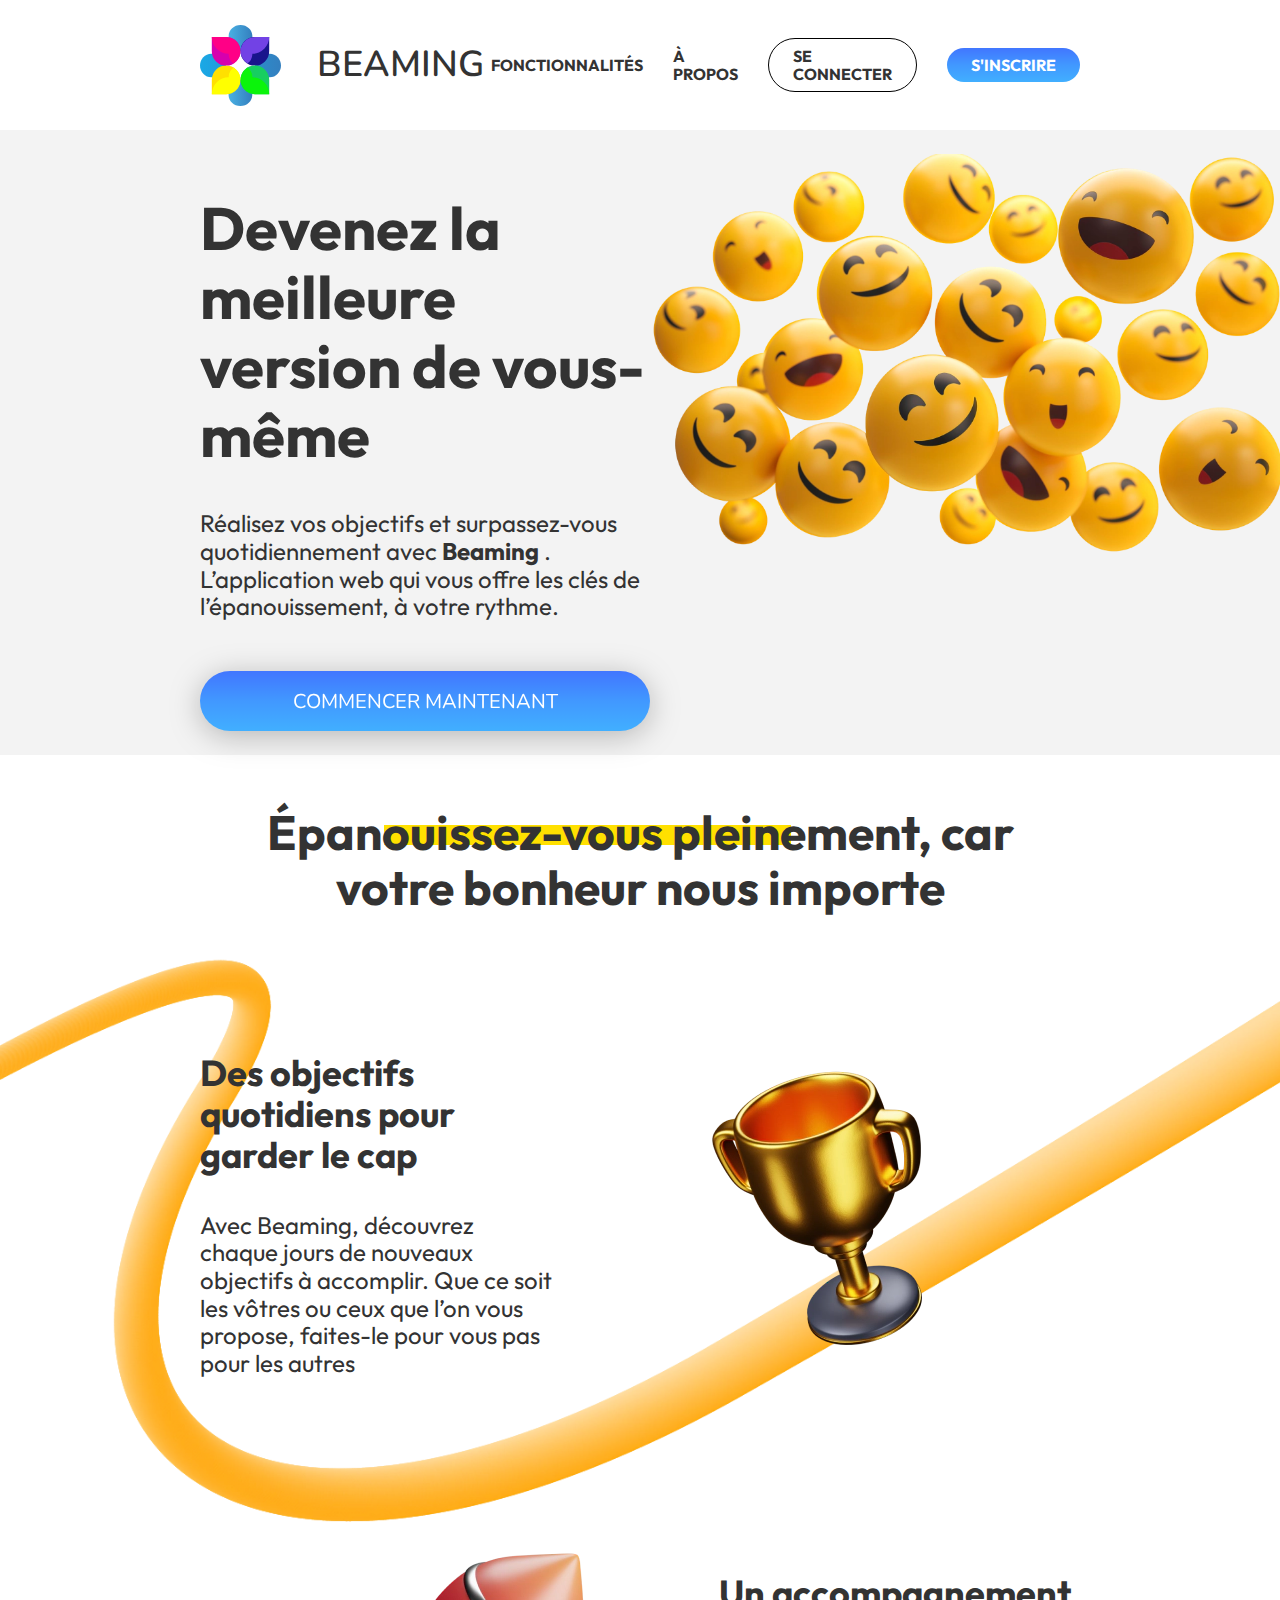
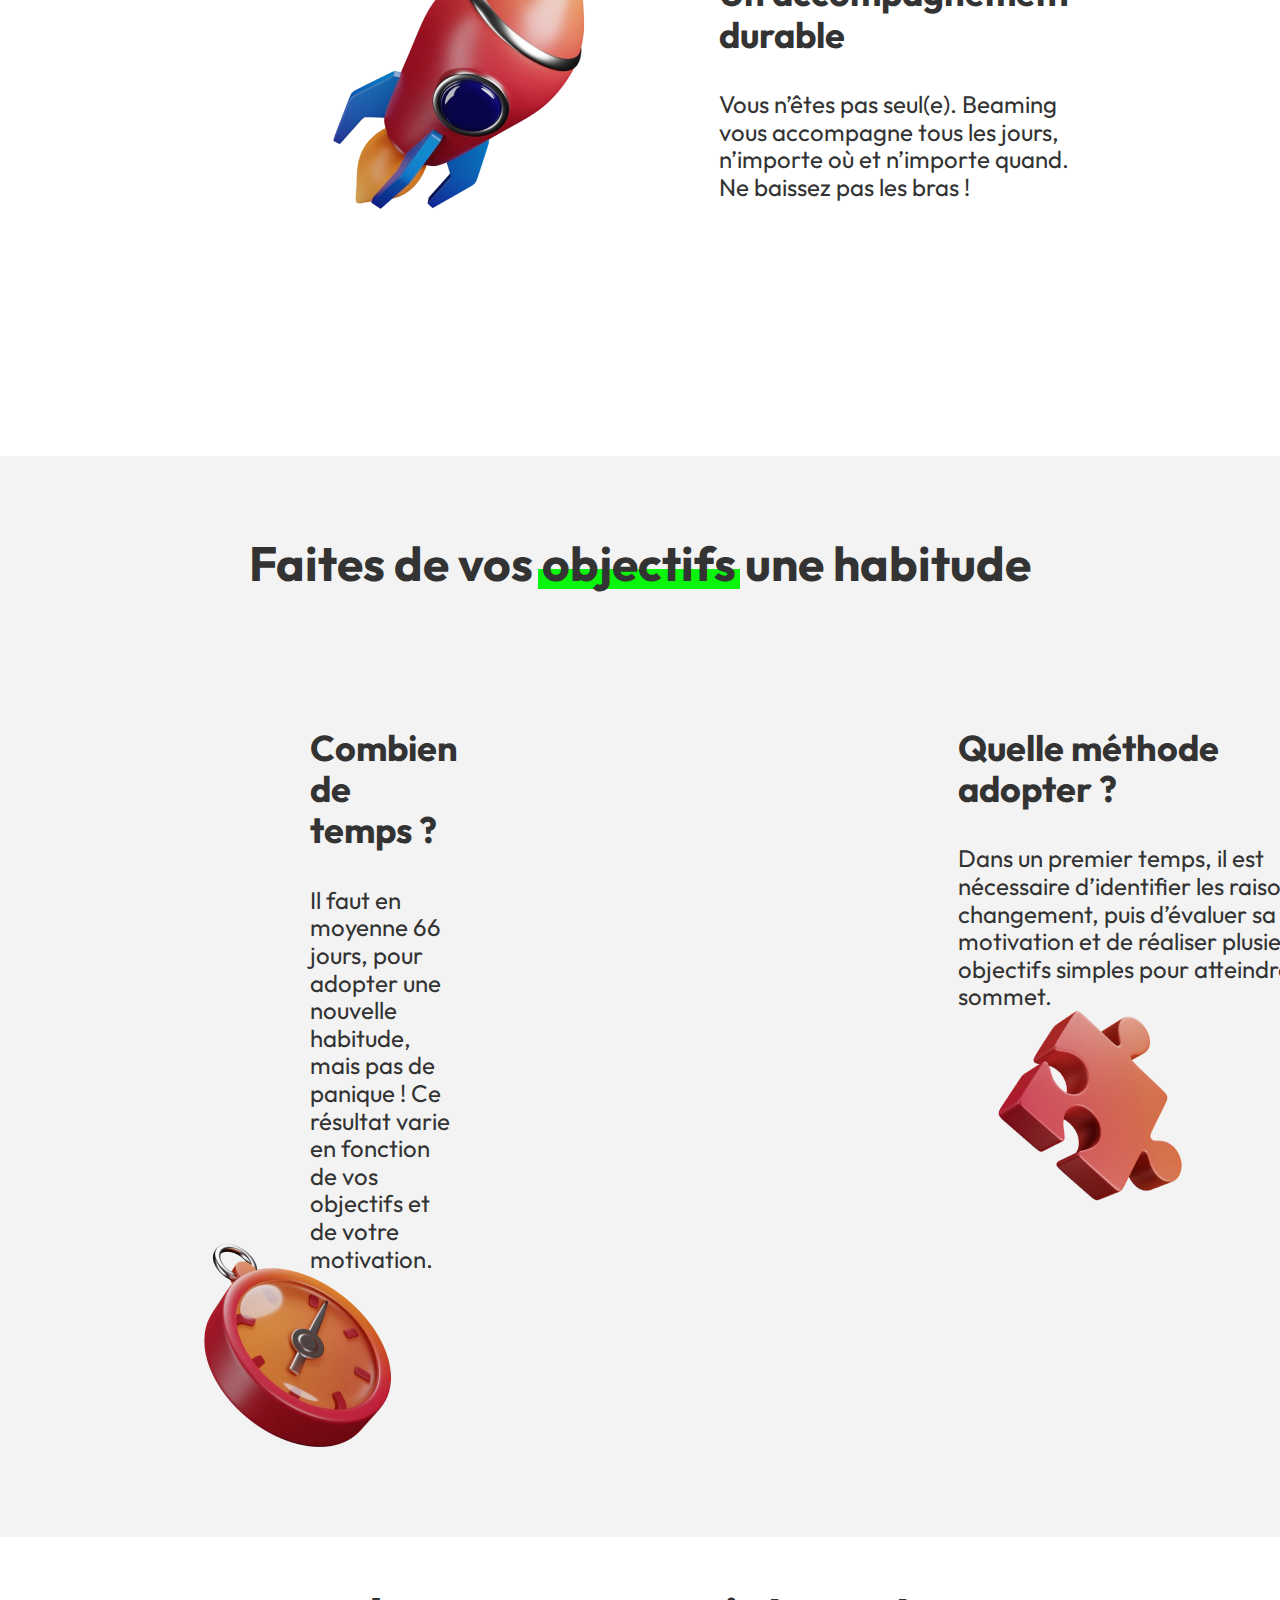
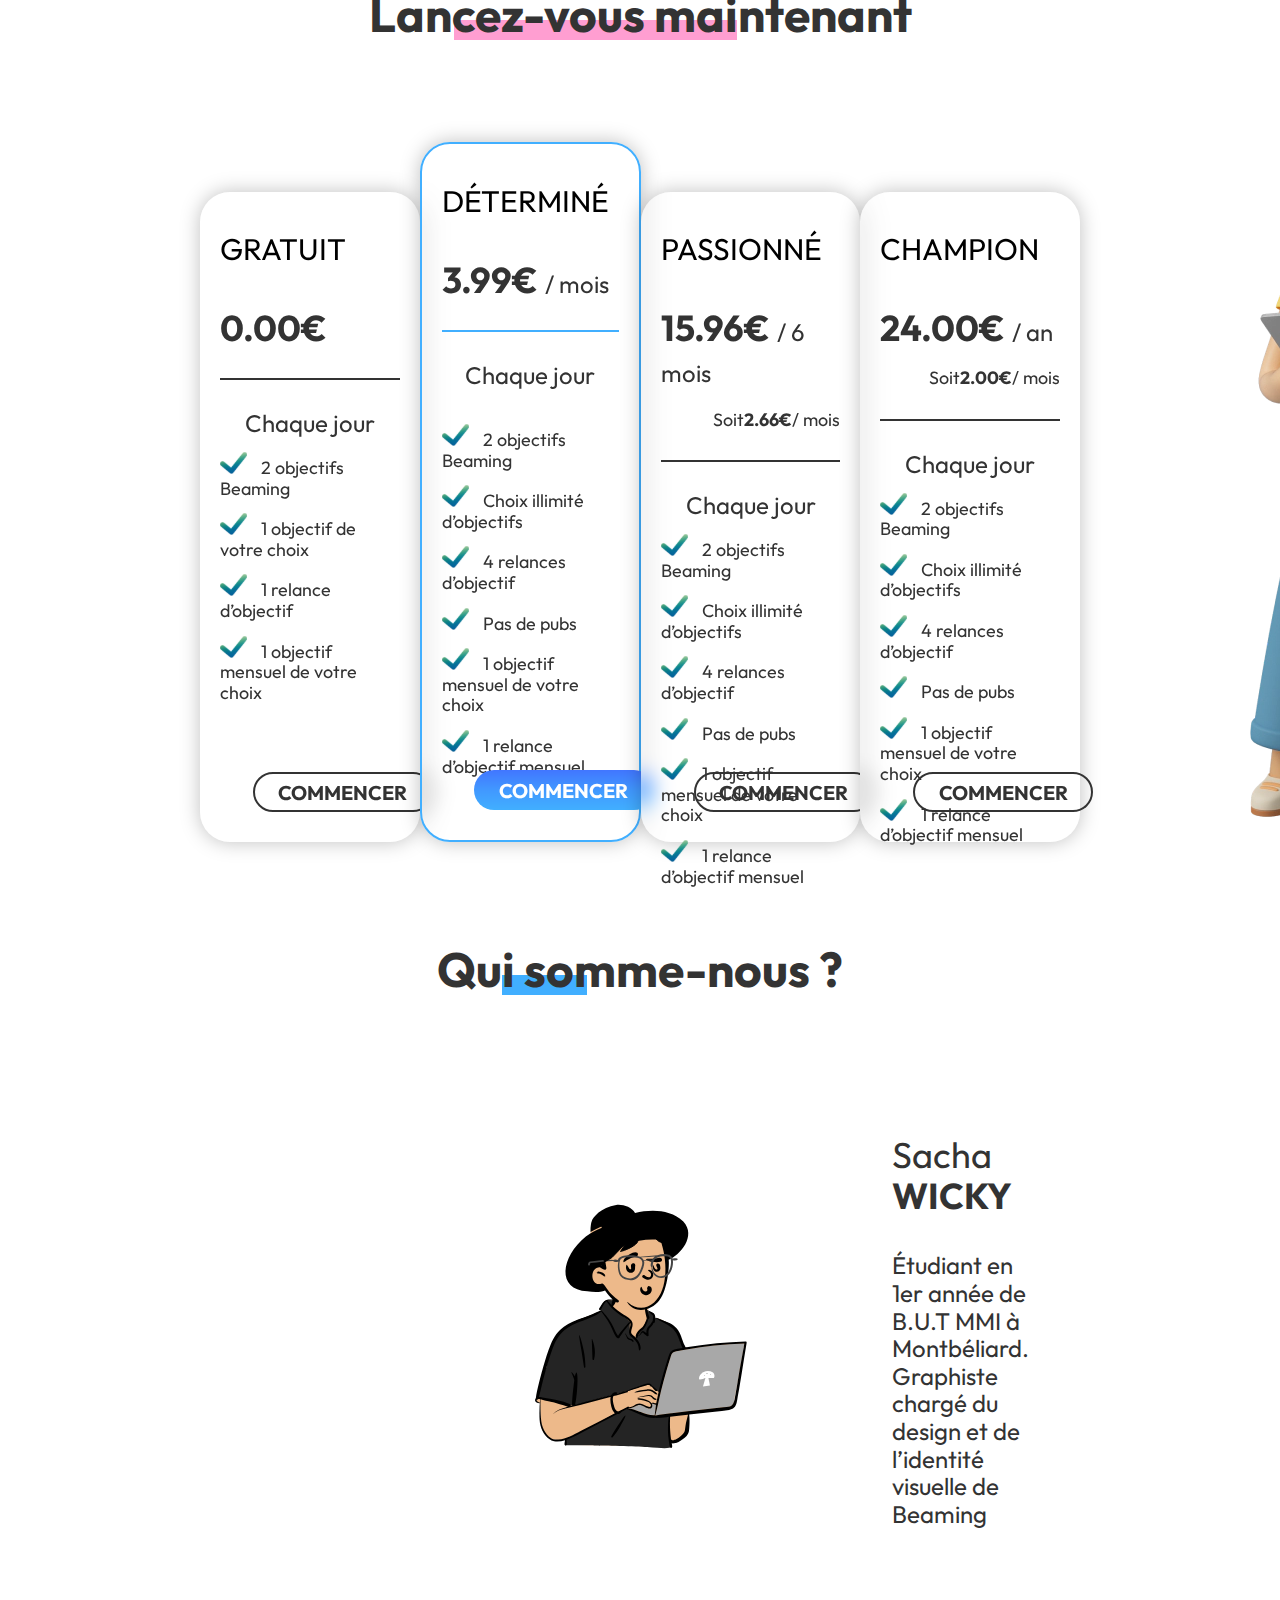
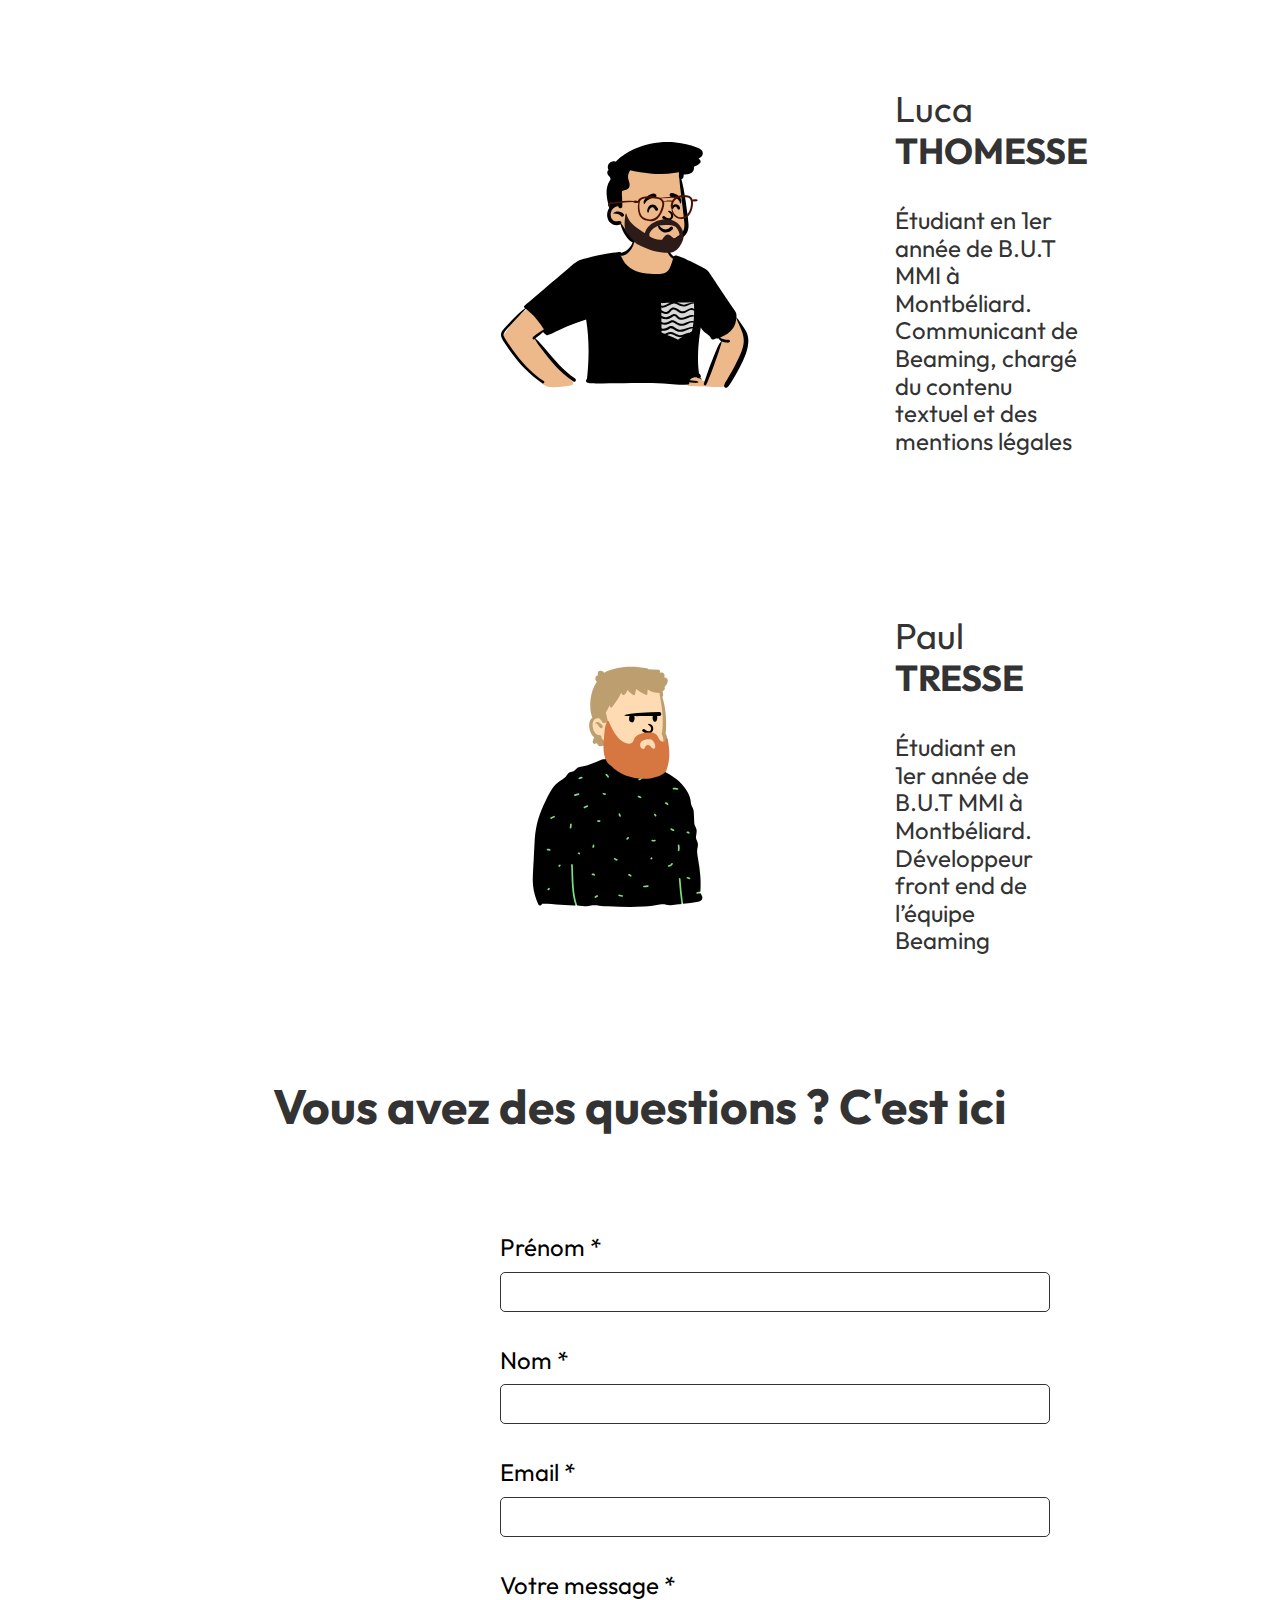
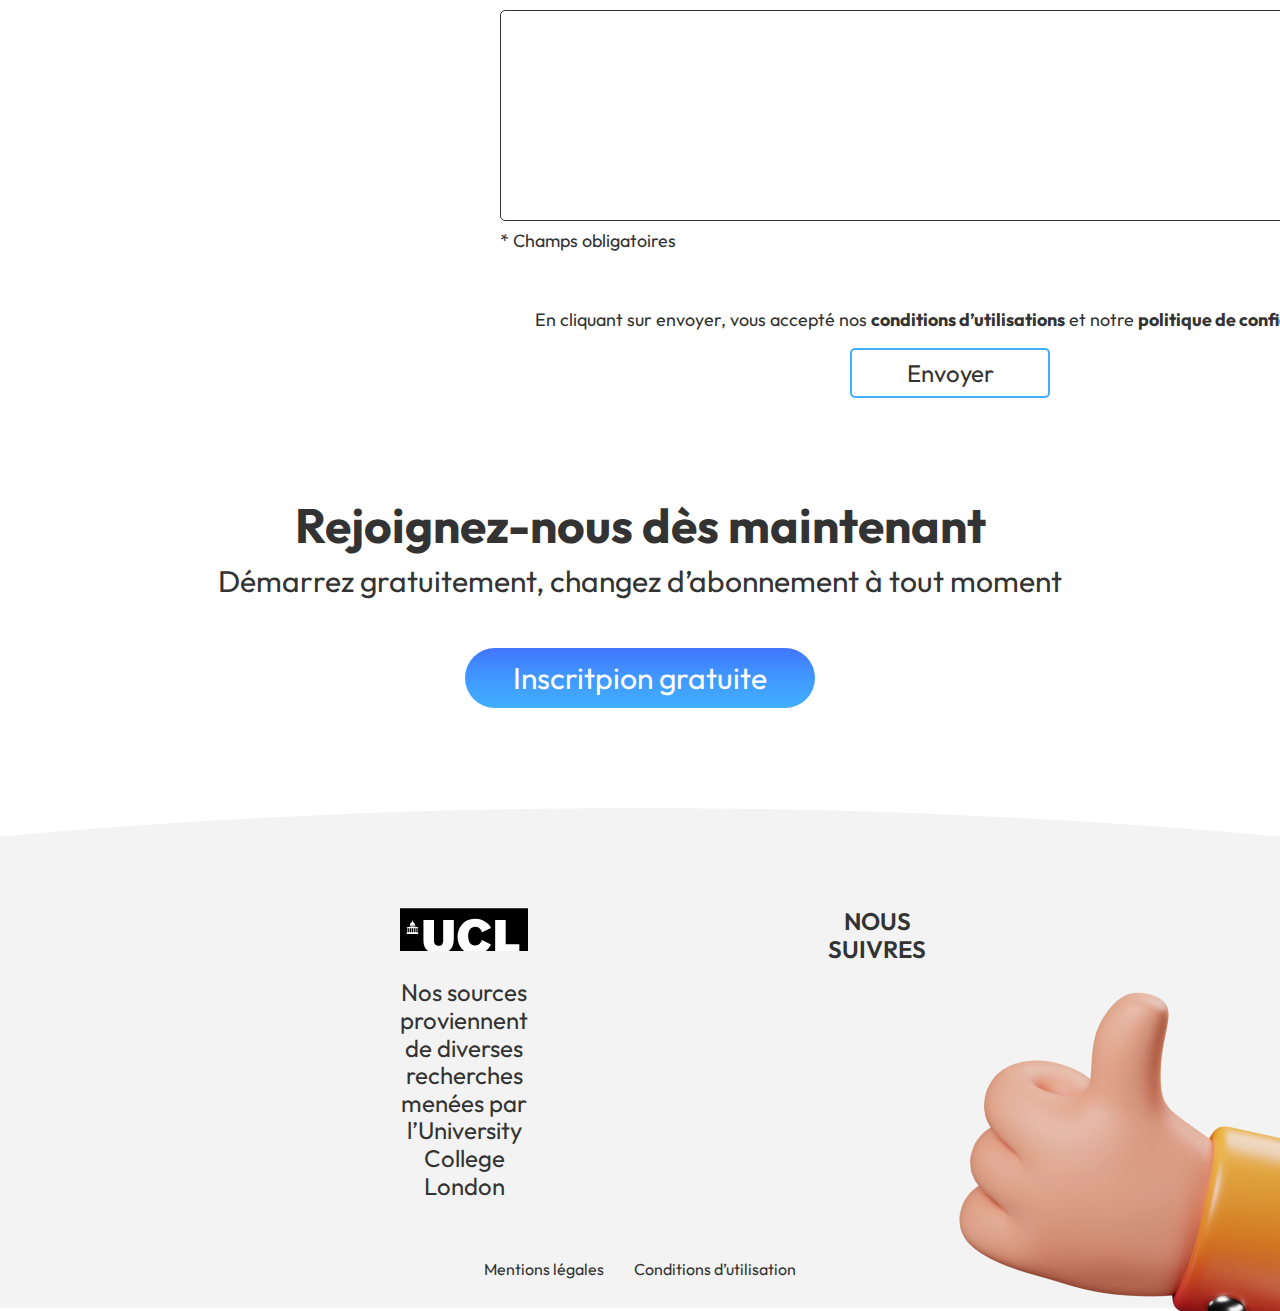
==== index.html @ 9c96cabb "marker underline css" ====
<!DOCTYPE html>
<html lang="fr">
<head>
    <meta charset="UTF-8">
    <meta http-equiv="X-UA-Compatible" content="IE=edge">
    <meta name="viewport" content="width=device-width, initial-scale=1.0">
    <title>Beaming</title>
    <link rel="icon" href="public/images/Logo_beaming.svg">
    <link rel="stylesheet" href="src/css/style.css">
</head>
<body>
    <header class="header__container">
        <div class="header__start">
            <a class="header__logo" href="/">
                <img class="header__icon" src="public/images/Logo_beaming.svg" alt="Logo du site web Beaming">
                <p class="header__title">Beaming</p>
            </a>
        </div>

        <div class="header__end">
            <nav class="header__nav">
                <ul class="header__list">
                    <li><a href="/">Fonctionnalités</a></li>
                    <li><a href="/">À propos</a></li>
                    <li class="header__button-connexion"><a href="/">Se connecter</a></li>
                    <li class="header__button-inscription"><a class="inscription__color" href="/">S'inscrire</a></li>
                </ul>
            </nav>
        </div>
    </header>

    <main>
        <div class="hero__container">
            <div class="hero__text">
                <h1>Devenez la meilleure version de vous-même</h1>
                <p>Réalisez vos objectifs et surpassez-vous quotidiennement avec <span class="bold">Beaming </span>. L’application web qui vous offre les clés de l’épanouissement, à votre rythme.</p>
                <a href="#" class="hero__button">Commencer maintenant</a>
            </div>
            <div class="hero__image">
                <img src="public/images/Vague_emojis.webp" alt="Nuage d'émojis souriants">
            </div>
        </div>

        <div class="block1__container">
            <h2 class="block1__h2">Épanouissez-vous pleinement, car votre bonheur nous importe</h2>
            <div class="card__objectifs">
                <div class="objectifs__text--trophe">
                    <h3>Des objectifs quotidiens pour garder le cap</h3>
                    <p>Avec Beaming, découvrez chaque jours de nouveaux objectifs à accomplir. Que ce soit les vôtres ou ceux que l’on vous propose, faites-le pour vous pas pour les autres</p>
                </div>
                <img class="objectifs__image--trophe" src="public/images/Trophe_3D.webp" alt="Illustration 3D d'un trophé">
            </div>
            <div class="card__accompagnement">
                <img class="objectifs__image--fusee" src="public/images/Fusee_3D.webp" alt="Illustration 3D d'une fusée">
                <div class="objectifs__text--fusee">
                    <h3>Un accompagnement durable</h3>
                    <p>Vous n’êtes pas seul(e). Beaming vous accompagne tous les jours, n’importe où et n’importe quand. Ne baissez pas les bras !</p>
                </div>
            </div>
            <img class="image__serpentin" src="public/images/Serpentin_3D.webp" alt="Illustration 3D d'une courbe">
        </div>

        <div class="block2__container">
            <h2 class="block2__h2">Faites de vos objectifs une habitude</h2>
            <div class="card">
                <div class="card__temps">
                    <h3>Combien de temps ?</h3>
                    <p>Il faut en moyenne 66 jours, pour adopter une nouvelle habitude, mais pas de panique ! Ce résultat varie en fonction de vos objectifs et de votre motivation. </p>
                    <img class="image__temps" src="public/images/Chronometre_3D.webp" alt="Illustration 3D d'un chronomètre">
                </div>
                <div class="card__methode">
                    <h3>Quelle méthode adopter ?</h3>
                    <p class="methode__text">Dans un premier temps, il est nécessaire d’identifier les raisons du changement, puis d’évaluer sa motivation et de réaliser plusieurs objectifs simples pour atteindre le sommet.</p>
                    <img class="image__puzzle" src="public/images/Puzzle_3D.webp" alt="Illustration 3D d'une pièce de puzzle">
                </div>
            </div>
        </div>

        <h2 class="block3__h2">Lancez-vous maintenant</h2>
        <div class="block3__container">
            <article class="base__container">
                <h4>Gratuit</h4>
                <p class="prix">0.00€</p>
                <span class="line"></span>
                <p class="achat__subtitle">Chaque jour</p>
                <div class="abo__objectif">
                    <p class="objectif__text"> <img class="check__image" src="public/images/check_icon.svg" alt="Icon de validation"> 2 objectifs Beaming</p>
                    <p class="objectif__text"> <img class="check__image" src="public/images/check_icon.svg" alt="Icon de validation"> 1 objectif de votre choix</p>
                    <p class="objectif__text"> <img class="check__image" src="public/images/check_icon.svg" alt="Icon de validation"> 1 relance d’objectif</p>
                    <p class="objectif__text"> <img class="check__image" src="public/images/check_icon.svg" alt="Icon de validation"> 1 objectif mensuel de votre choix</p>
                </div>
                <div class="button__position">
                    <a href="#" class="achat">Commencer</a>
                </div>
            </article>

            <article class="second__container">
                <h4>Déterminé</h4>
                <p class="prix">3.99€ <span class="mois">/ mois</span></p>
                <span class="line"></span>
                <p class="achat__subtitle--color">Chaque jour</p>
                <div class="abo__objectif">
                    <p class="objectif__text"> <img class="check__image" src="public/images/check_icon.svg" alt="Icon de validation"> 2 objectifs Beaming</p>
                    <p class="objectif__text"> <img class="check__image" src="public/images/check_icon.svg" alt="Icon de validation"> Choix illimité d’objectifs</p>
                    <p class="objectif__text"> <img class="check__image" src="public/images/check_icon.svg" alt="Icon de validation"> 4 relances d’objectif</p>
                    <p class="objectif__text"> <img class="check__image" src="public/images/check_icon.svg" alt="Icon de validation"> Pas de pubs</p>
                    <p class="objectif__text"> <img class="check__image" src="public/images/check_icon.svg" alt="Icon de validation"> 1 objectif mensuel de votre choix</p>
                    <p class="objectif__text"> <img class="check__image" src="public/images/check_icon.svg" alt="Icon de validation"> 1 relance d’objectif mensuel</p>
                </div>
                <div class="button__position">
                    <a href="#" class="achat__color">Commencer</a>
                </div>
            </article>

            <article class="base__container">
                <h4>Passionné</h4>
                <p class="prix">15.96€ <span class="mois">/ 6 mois</span></p>
                <p class="reduction">Soit <span class="reduction__prix">2.66€</span> / mois</p>
                <span class="line"></span>
                <p class="achat__subtitle">Chaque jour</p>
                <div class="abo__objectif">
                    <p class="objectif__text"> <img class="check__image" src="public/images/check_icon.svg" alt="Icon de validation"> 2 objectifs Beaming</p>
                    <p class="objectif__text"> <img class="check__image" src="public/images/check_icon.svg" alt="Icon de validation"> Choix illimité d’objectifs</p>
                    <p class="objectif__text"> <img class="check__image" src="public/images/check_icon.svg" alt="Icon de validation"> 4 relances d’objectif</p>
                    <p class="objectif__text"> <img class="check__image" src="public/images/check_icon.svg" alt="Icon de validation"> Pas de pubs</p>
                    <p class="objectif__text"> <img class="check__image" src="public/images/check_icon.svg" alt="Icon de validation"> 1 objectif mensuel de votre choix</p>
                    <p class="objectif__text"> <img class="check__image" src="public/images/check_icon.svg" alt="Icon de validation"> 1 relance d’objectif mensuel</p>
                </div>
                <div class="button__position">
                    <a href="#" class="achat">Commencer</a>
                </div>
            </article>

            <article class="base__container">
                <h4>Champion</h4>
                <p class="prix">24.00€ <span class="mois">/ an</span></p>
                <p class="reduction">Soit <span class="reduction__prix">2.00€</span> / mois</p>
                <span class="line"></span>
                <p class="achat__subtitle">Chaque jour</p>
                <div class="abo__objectif">
                    <p class="objectif__text"> <img class="check__image" src="public/images/check_icon.svg" alt="Icon de validation"> 2 objectifs Beaming</p>
                    <p class="objectif__text"> <img class="check__image" src="public/images/check_icon.svg" alt="Icon de validation"> Choix illimité d’objectifs</p>
                    <p class="objectif__text"> <img class="check__image" src="public/images/check_icon.svg" alt="Icon de validation"> 4 relances d’objectif</p>
                    <p class="objectif__text"> <img class="check__image" src="public/images/check_icon.svg" alt="Icon de validation"> Pas de pubs</p>
                    <p class="objectif__text"> <img class="check__image" src="public/images/check_icon.svg" alt="Icon de validation"> 1 objectif mensuel de votre choix</p>
                    <p class="objectif__text"> <img class="check__image" src="public/images/check_icon.svg" alt="Icon de validation"> 1 relance d’objectif mensuel</p>
                </div>
                <div class="button__position">
                    <a href="#" class="achat">Commencer</a>
                </div>
            </article>

            <img class="achat__illustration" src="public/images/Femme_3D.webp" alt="Illustration 3D d'une femme utilisant une tablette">
        </div>

        <h2 class="block4__h2">Qui somme-nous ?</h2>
        <div class="block4__container">
            <div class="card__id">
                <img src="public/images/Sacha.svg" alt="Portrait digital de Sacha Wicky">
                <div class="id__sacha">
                    <p class="nom__sacha"> <span class="prenom">Sacha</span> Wicky</p>
                    <p class="sacha__describe" >Étudiant en 1er année de B.U.T MMI à Montbéliard. Graphiste chargé du design et de l’identité visuelle de Beaming</p>
                </div>
            </div>

            <div class="card__id">
                <img src="public/images/Luca.svg" alt="Portrait digital de Luca Thomesse">
                <div class="id__luca">
                    <p class="nom"> <span class="prenom">Luca</span> Thomesse</p>
                    <p>Étudiant en 1er année de B.U.T MMI à Montbéliard. Communicant de Beaming, chargé du contenu textuel et des mentions légales</p>
                </div>
            </div>

            <div class="card__id">
                <img src="public/images/Paul.svg" alt="Portrait digital de Paul Tresse">
                <div class="id__paul">
                    <p class="nom__paul"> <span class="prenom">Paul</span> Tresse</p>
                    <p class="paul__describe">Étudiant en 1er année de B.U.T MMI à Montbéliard. Développeur front end de l’équipe Beaming</p>
                </div>
            </div>
        </div>

        <h2>Vous avez des questions ? C'est ici</h2>
        <div class="form__container">
            <form class="form" action="#">
                <div class="form__label" >
                    <label for="Prenom">Prénom *</label>
                    <input class="form__input" type="text" id="Prenom" name="Prenom">
                </div>
                <div class="form__label">
                    <label for="Nom">Nom *</label>
                    <input class="form__input" type="text" id="Nom" name="Nom">
                </div>
                <div class="form__label">
                    <label for="Mail">Email *</label>
                    <input class="form__input" type="text" id="Mail" name="Mail">
                </div>
                <div class="form__area">
                    <label for="Message">Votre message *</label>
                    <textarea name="Message" id="Message" rows="10"></textarea>
                    <p class="form__notice">* Champs obligatoires</p>
                </div>
                <div class="form__label--button">
                    <p class="form__disclaimer">En cliquant sur envoyer, vous accepté nos <a href="#"><span class="form__disclaimer--link">conditions d’utilisations</span></a> et notre <a href="#"><span class="form__disclaimer--link">politique de confidentialité</span></a>.</p>
                    <button class="form__button" type="submit">Envoyer</button>
                </div>
            </form>
        </div>

        <h2 class="title__margin">Rejoignez-nous dès maintenant</h2>
        <div class="block5__container">
            <p class="block5__text">Démarrez gratuitement, changez d’abonnement à tout moment</p>
            <a class="block5__inscription" href="#">Inscritpion gratuite</a>
        </div> 
    </main>

    <footer class="footer__container">
        <div class="footer__menu">
            <div class="footer__ucl">
                <img src="public/images/Logo_ucl.svg" alt="Logo de University College London">
                <p class="ucl__text">Nos sources proviennent de diverses recherches menées par l’University College London</p>
            </div>
            <div class="footer__social">
                <h2 class="footer__title">Nous suivres</h2>
                <ul class="footer__list">
                    <li class="footer__item" ><a href="https://facebook.com"><i class="icon-facebook2"></i></a></li>
                    <li class="footer__item" ><a href="https://instagram.com"><i class="icon-instagram"></i></a></li>
                    <li class="footer__item" ><a href="https://twitter.com"><i class="icon-twitter"></i></a></li>
                </ul>
            </div>
        </div>
        <div class="footer__mentions">
            <a class="mentions" href="/">Mentions légales</a>
            <a class="mentions" href="/">Conditions d’utilisation</a>
        </div>
        <img class="footer__image" src="public/images/Pouce_3D.webp" alt="Illustration 3D d'un pouce levé">
    </footer>
    
</body>
</html>
---- src/css/style.css ----
@import url('https://fonts.googleapis.com/css2?family=Nunito:wght@600&family=Outfit:wght@400;600;700&display=swap');

/* vendors */
@import "vendors/normalize.css";

/* Utils */
@import "utils/variables.css";

/* Base */
@import "base/main.css";
@import "base/media.css";
@import "base/icons.css";

/* Layout */
@import "layout/header.css";
@import "layout/footer.css";
@import "layout/form.css";

/* Components */
@import "components/hero.css";
@import "components/block1.css";
@import "components/block2.css";
@import "components/block3.css";
@import "components/block4.css";
@import "components/block5.css";
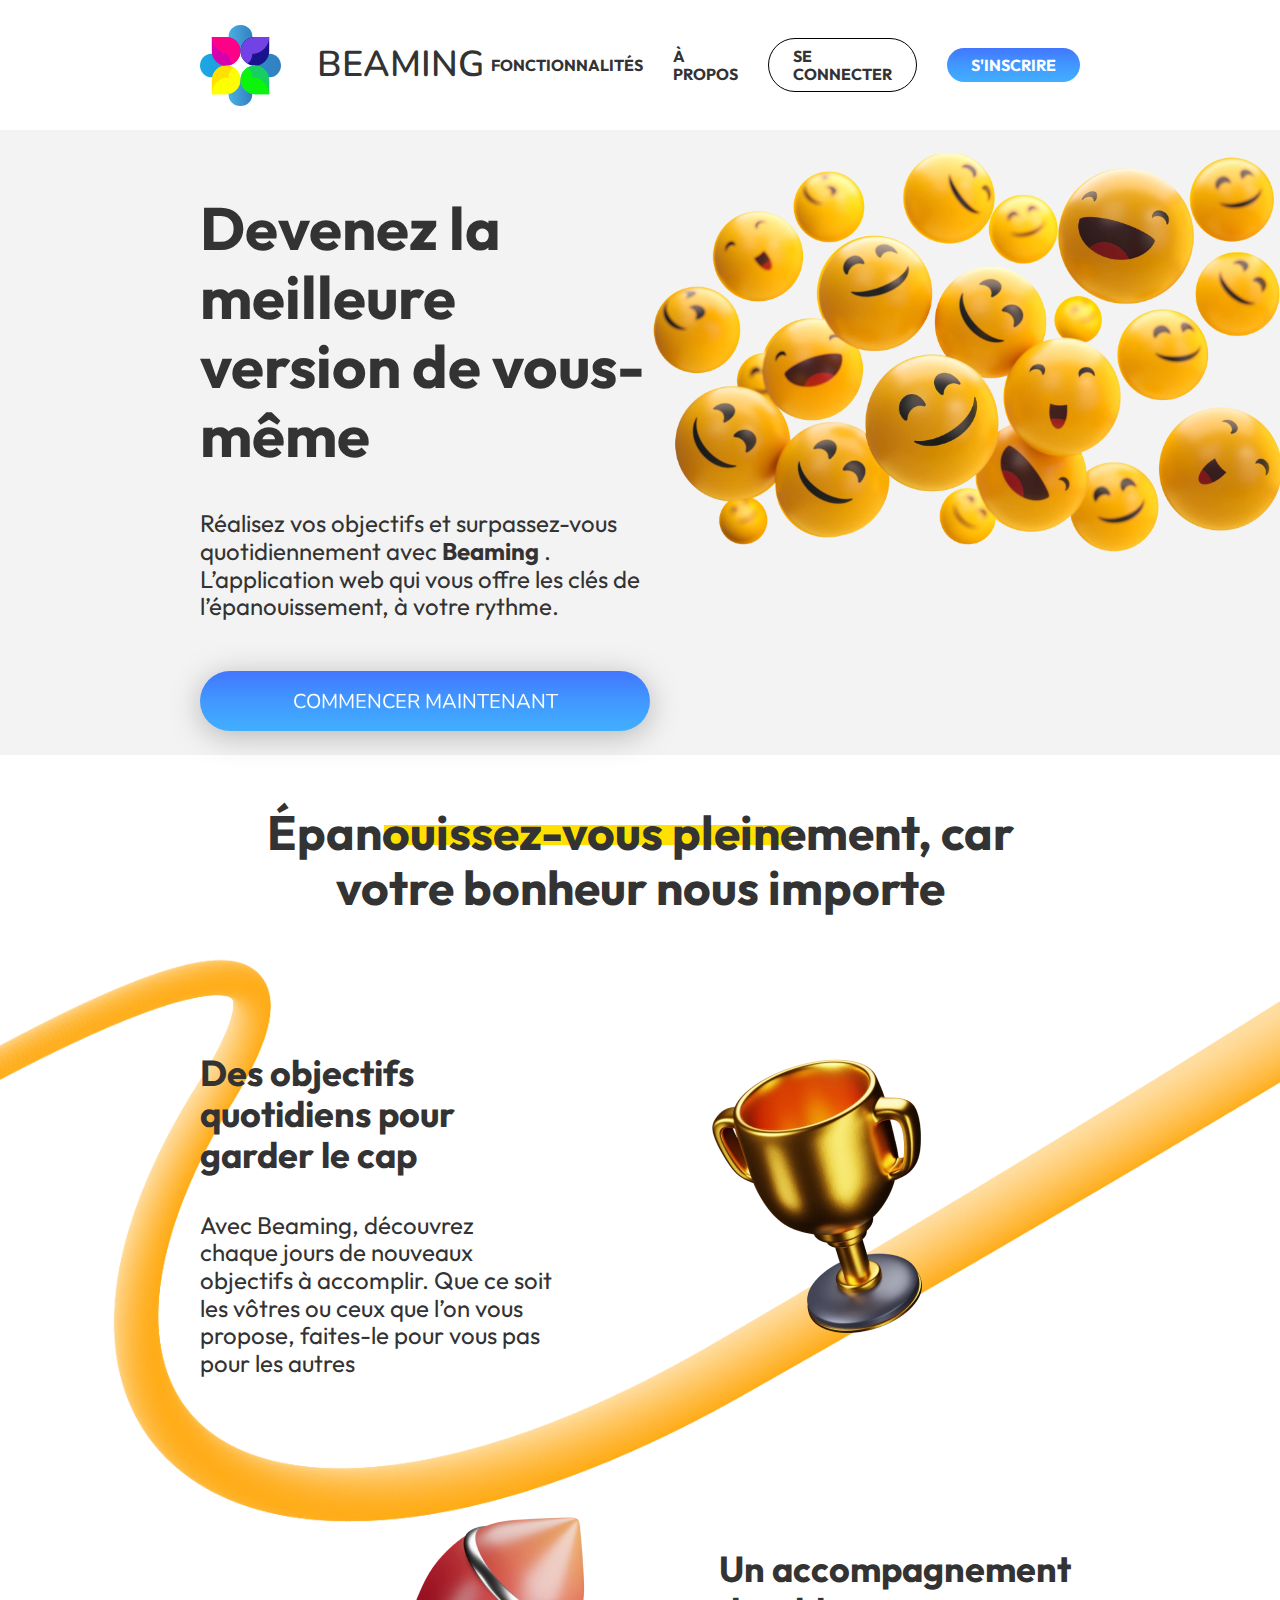
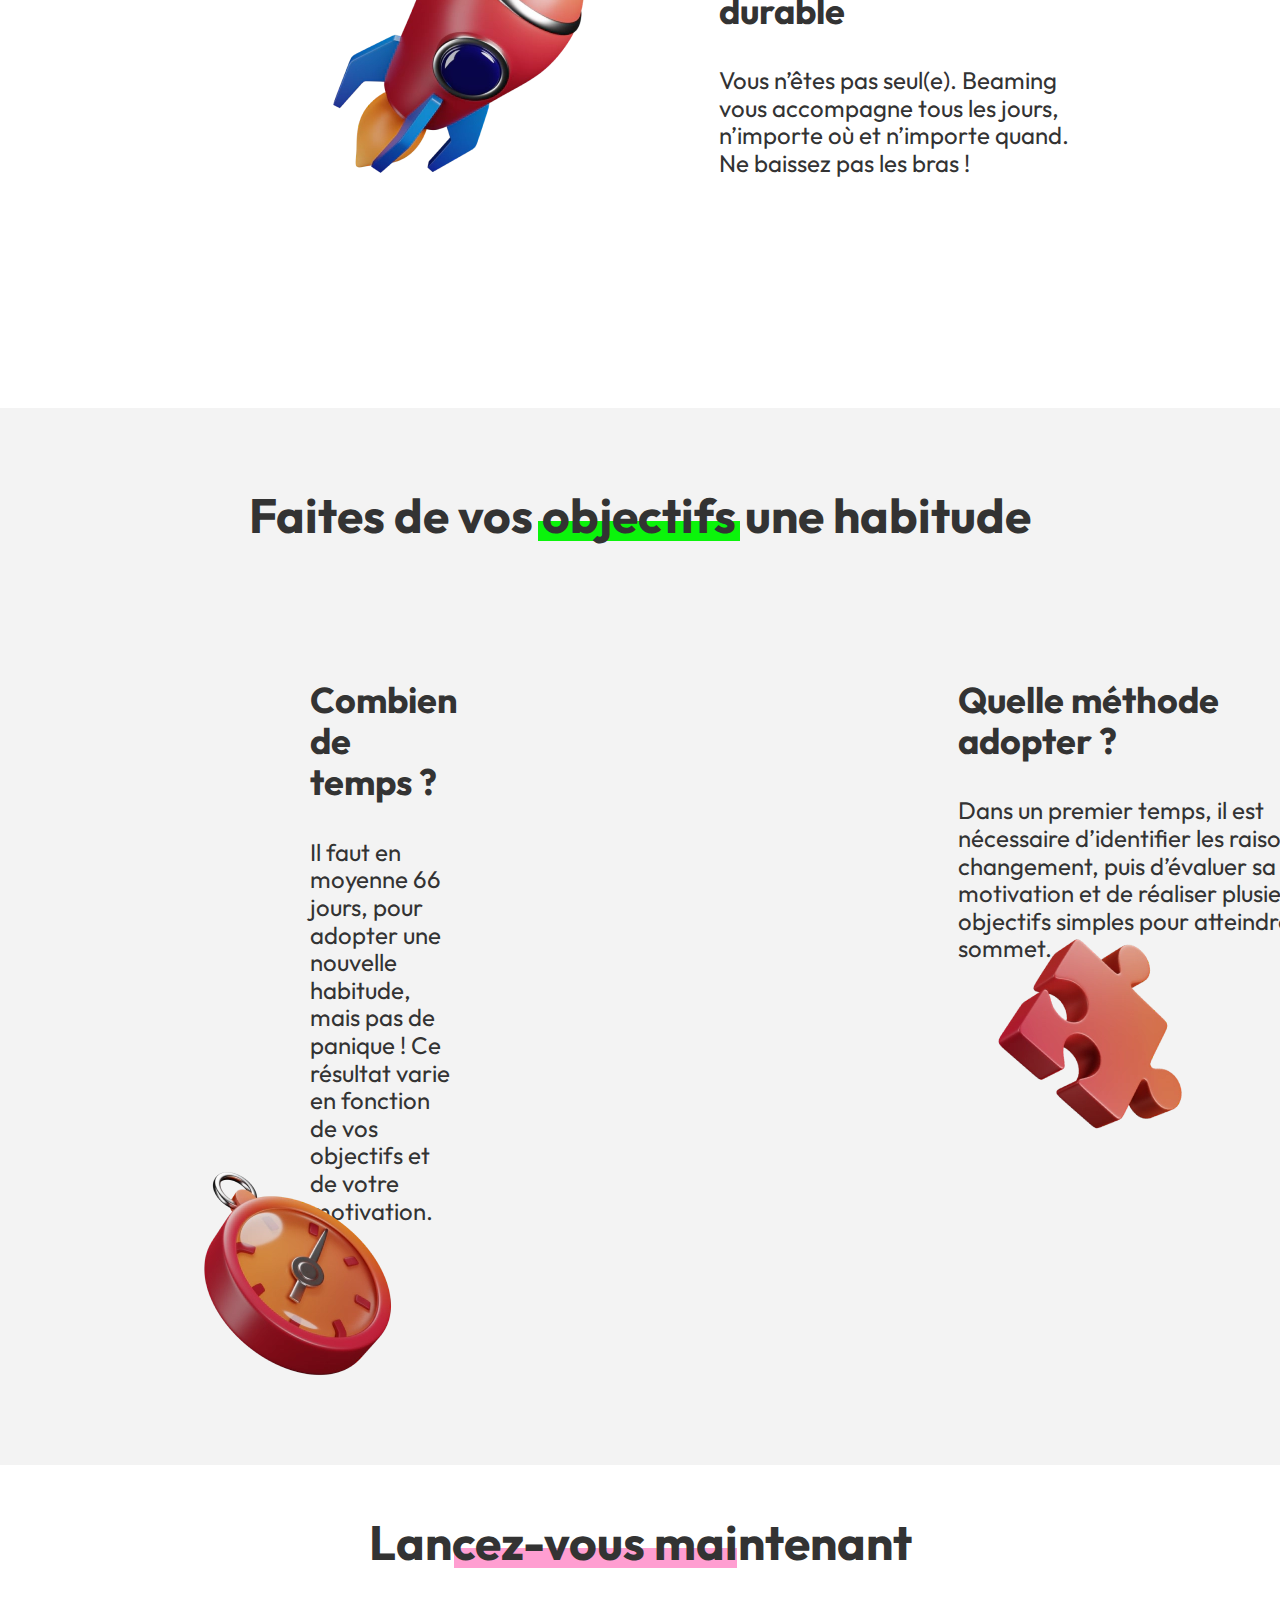
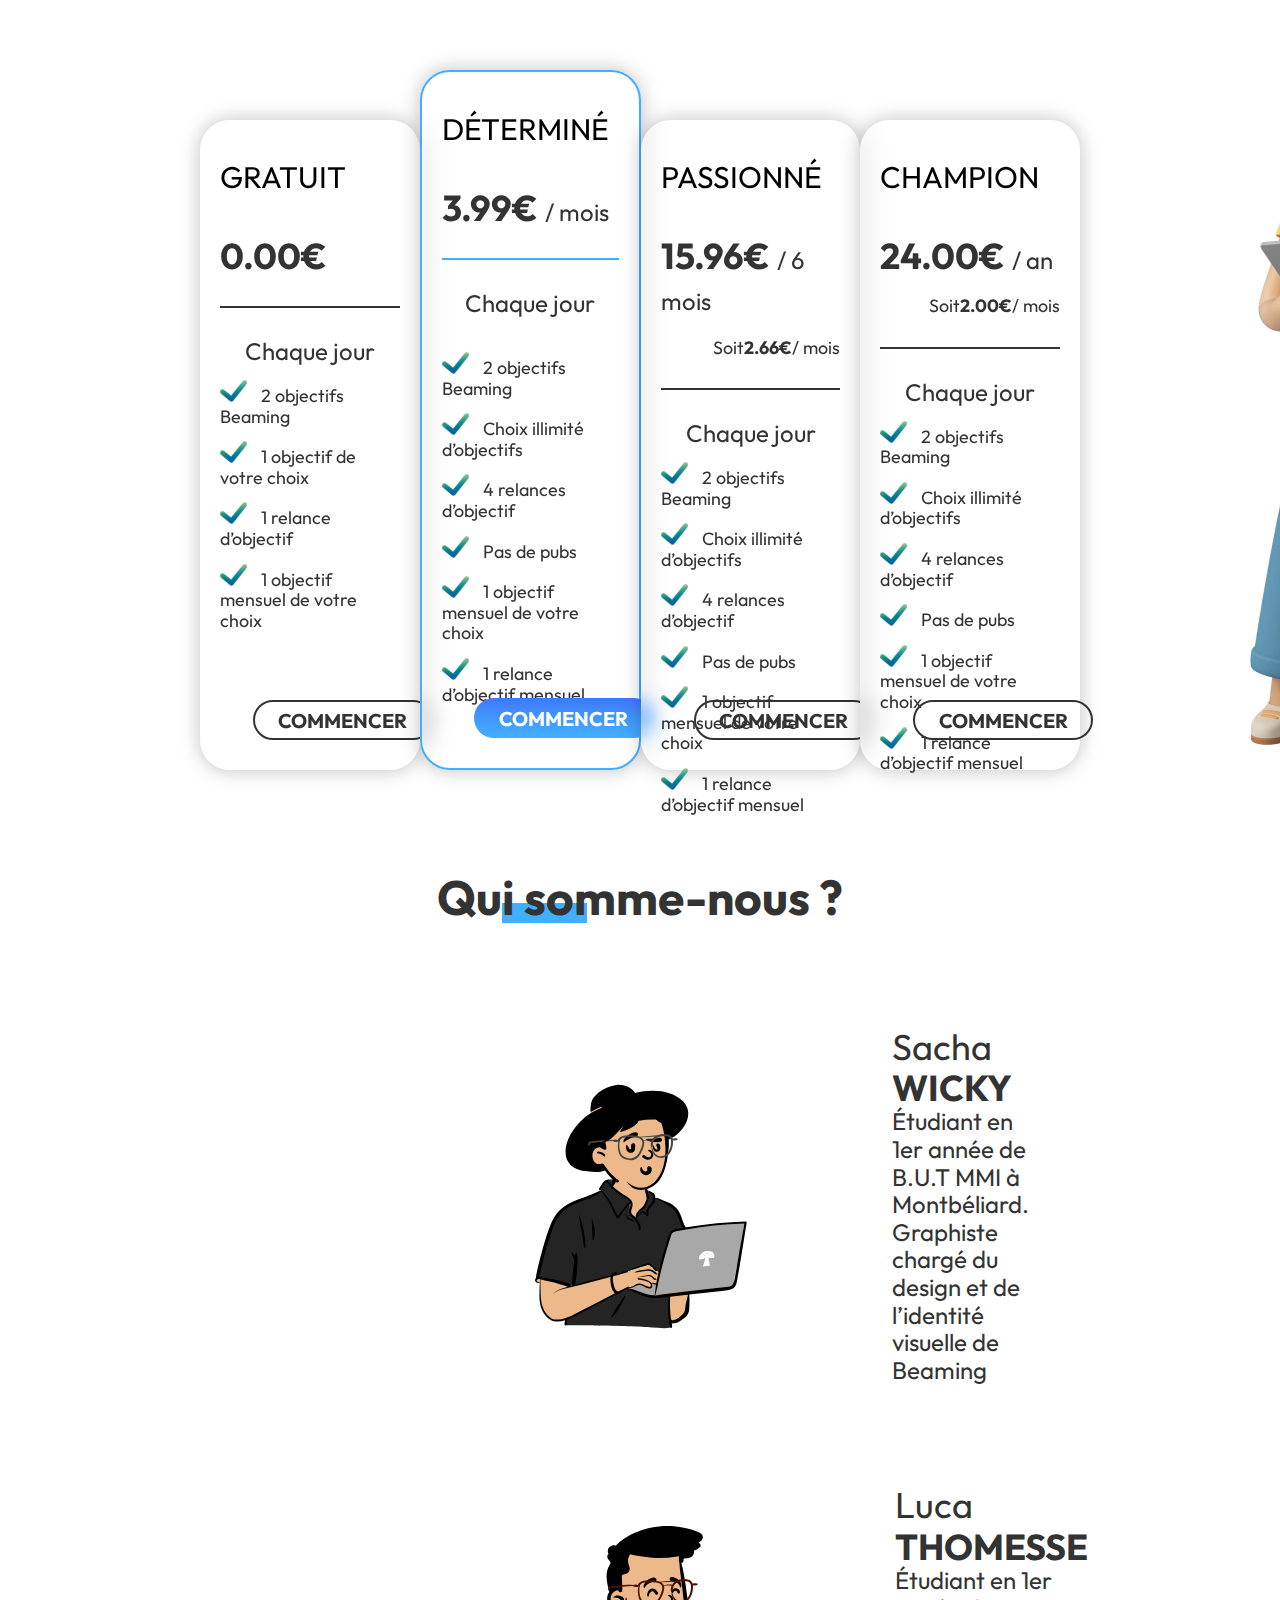
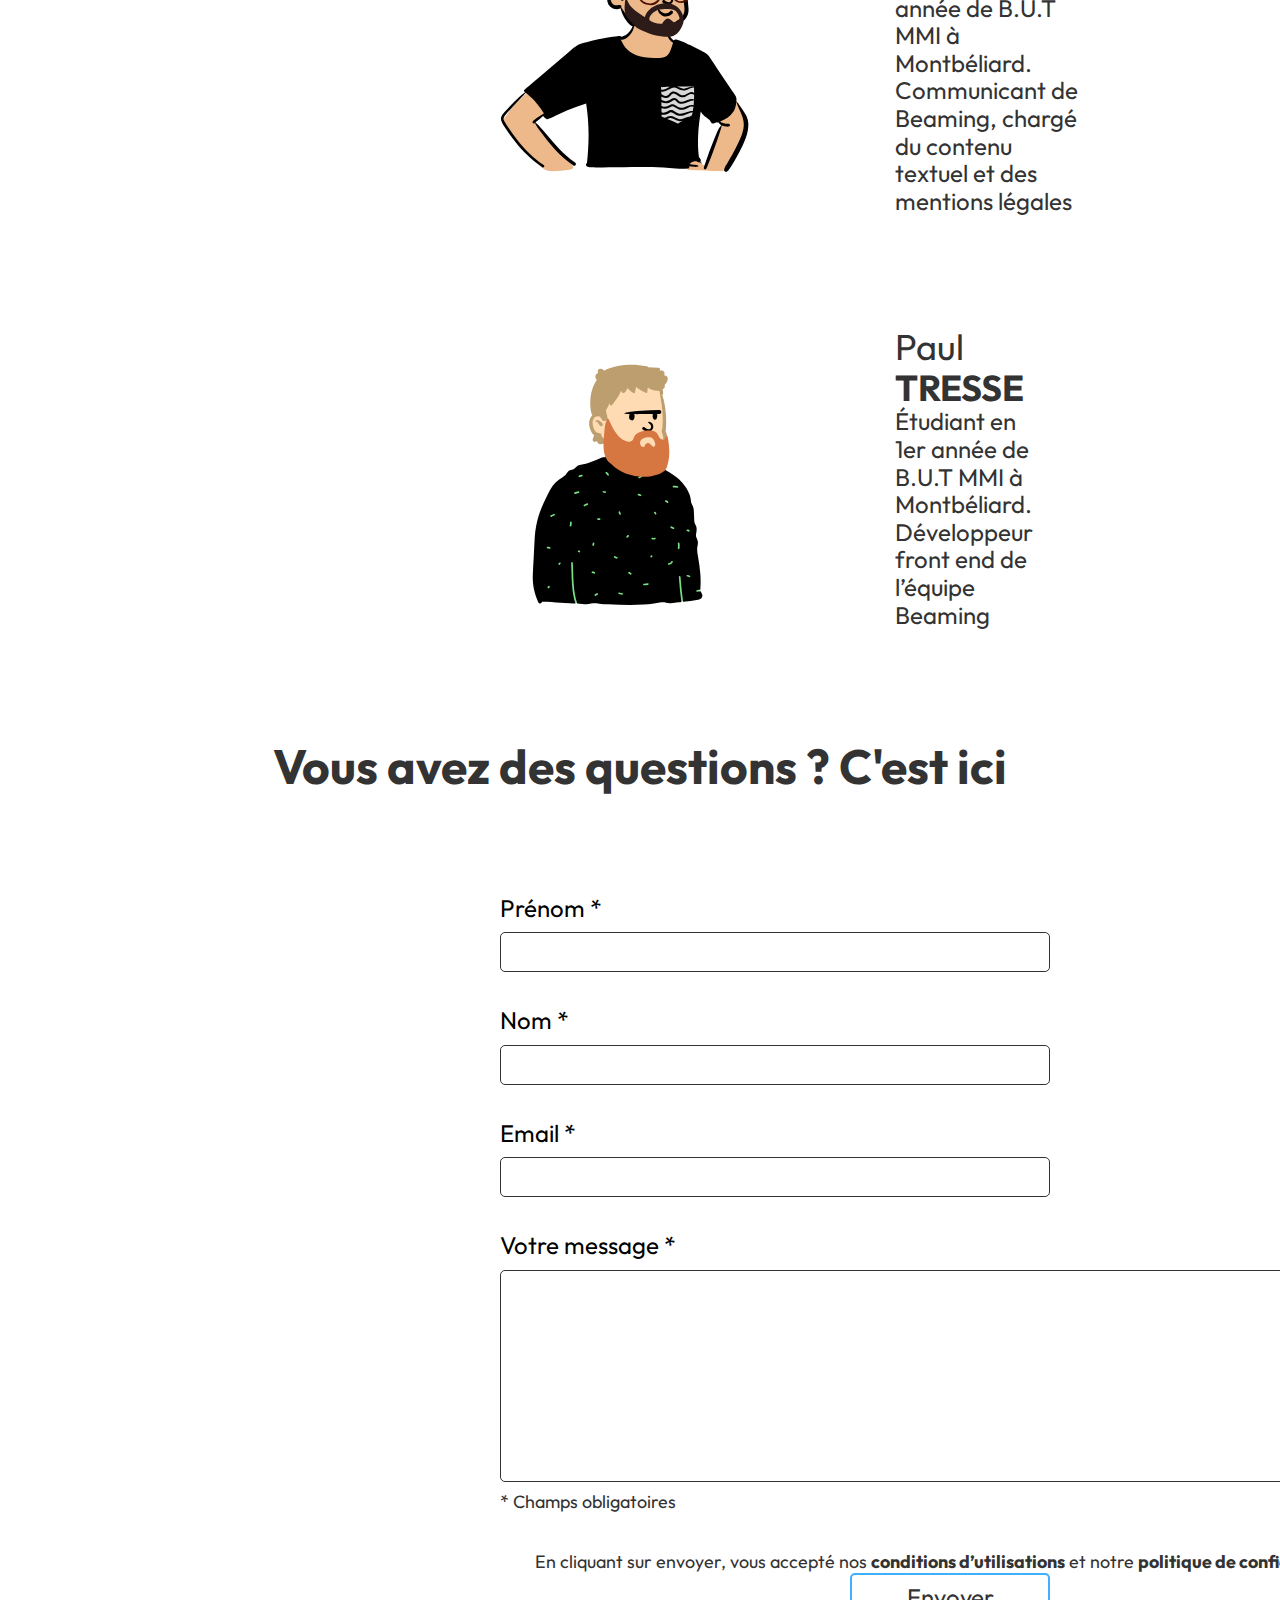
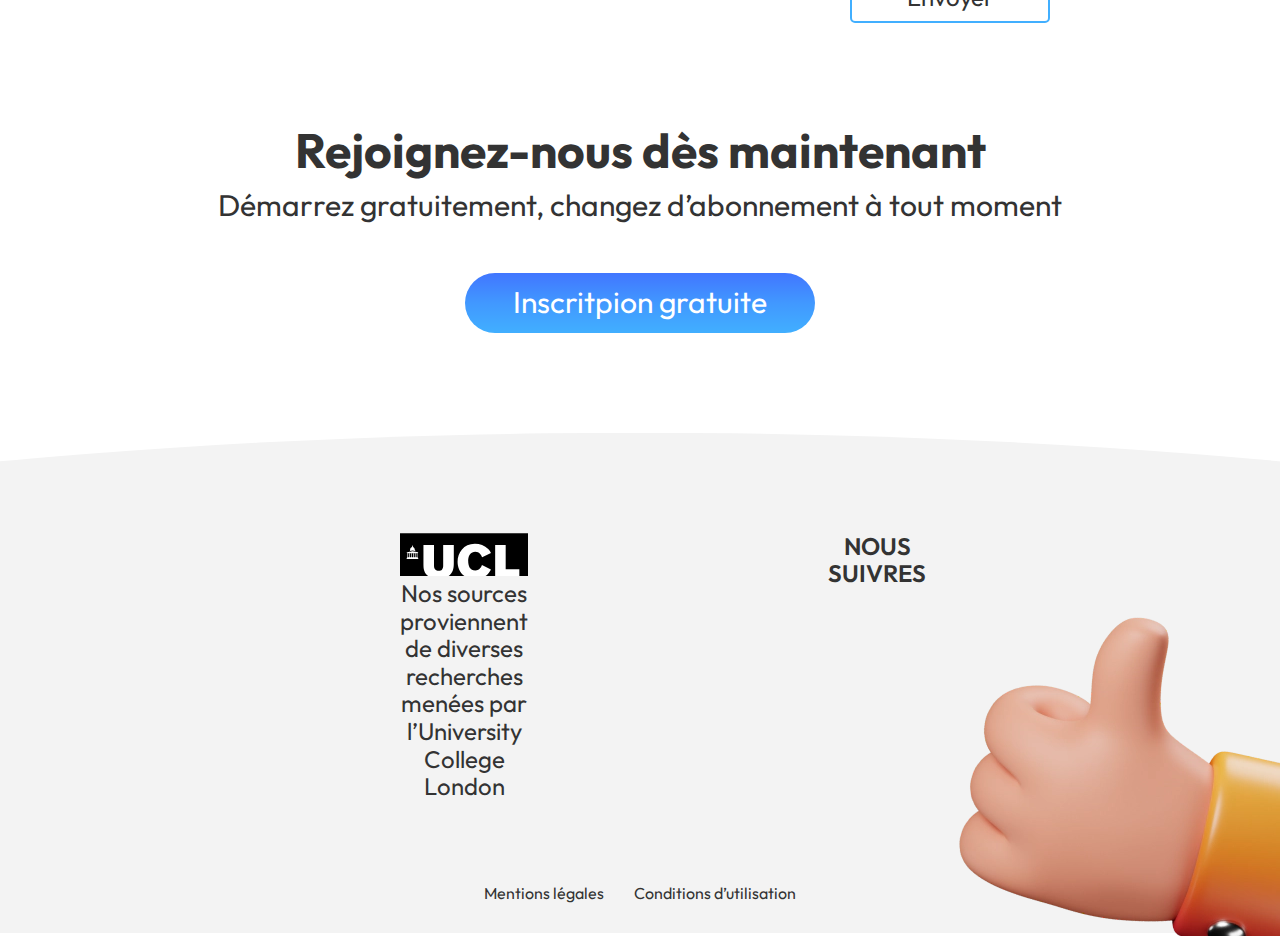
==== commit 18778ca6: "Modifications trnsitions css" ====
--- a/index.html
+++ b/index.html
@@ -20,10 +20,10 @@
         <div class="header__end">
             <nav class="header__nav">
                 <ul class="header__list">
-                    <li><a href="/">Fonctionnalités</a></li>
-                    <li><a href="/">À propos</a></li>
-                    <li class="header__button-connexion"><a href="/">Se connecter</a></li>
-                    <li class="header__button-inscription"><a class="inscription__color" href="/">S'inscrire</a></li>
+                    <li><a href="#anchor__fonctionnalites">Fonctionnalités</a></li>
+                    <li><a href="#anchor__propos">À propos</a></li>
+                    <li class="header__button-connexion"><a href="connexion.html">Se connecter</a></li>
+                    <li class="header__button-inscription"><a class="inscription__color" href="inscription.html">S'inscrire</a></li>
                 </ul>
             </nav>
         </div>
@@ -34,15 +34,15 @@
             <div class="hero__text">
                 <h1>Devenez la meilleure version de vous-même</h1>
                 <p>Réalisez vos objectifs et surpassez-vous quotidiennement avec <span class="bold">Beaming </span>. L’application web qui vous offre les clés de l’épanouissement, à votre rythme.</p>
-                <a href="#" class="hero__button">Commencer maintenant</a>
+                <a href="inscription.html" class="hero__button">Commencer maintenant</a>
             </div>
             <div class="hero__image">
                 <img src="public/images/Vague_emojis.webp" alt="Nuage d'émojis souriants">
             </div>
         </div>
 
-        <div class="block1__container">
-            <h2 class="block1__h2">Épanouissez-vous pleinement, car votre bonheur nous importe</h2>
+        <div class="block1__container" id="anchor__fonctionnalites">
+            <h2  class="block1__h2">Épanouissez-vous pleinement, car votre bonheur nous importe</h2>
             <div class="card__objectifs">
                 <div class="objectifs__text--trophe">
                     <h3>Des objectifs quotidiens pour garder le cap</h3>
@@ -76,7 +76,7 @@
             </div>
         </div>
 
-        <h2 class="block3__h2">Lancez-vous maintenant</h2>
+        <h2 class="block3__h2" id="anchor__propos">Lancez-vous maintenant</h2>
         <div class="block3__container">
             <article class="base__container">
                 <h4>Gratuit</h4>
@@ -90,7 +90,7 @@
                     <p class="objectif__text"> <img class="check__image" src="public/images/check_icon.svg" alt="Icon de validation"> 1 objectif mensuel de votre choix</p>
                 </div>
                 <div class="button__position">
-                    <a href="#" class="achat">Commencer</a>
+                    <a href="inscription.html" class="achat">Commencer</a>
                 </div>
             </article>
 
@@ -108,7 +108,7 @@
                     <p class="objectif__text"> <img class="check__image" src="public/images/check_icon.svg" alt="Icon de validation"> 1 relance d’objectif mensuel</p>
                 </div>
                 <div class="button__position">
-                    <a href="#" class="achat__color">Commencer</a>
+                    <a href="inscription.html" class="achat__color">Commencer</a>
                 </div>
             </article>
 
@@ -127,7 +127,7 @@
                     <p class="objectif__text"> <img class="check__image" src="public/images/check_icon.svg" alt="Icon de validation"> 1 relance d’objectif mensuel</p>
                 </div>
                 <div class="button__position">
-                    <a href="#" class="achat">Commencer</a>
+                    <a href="inscription.html" class="achat">Commencer</a>
                 </div>
             </article>
 
@@ -146,7 +146,7 @@
                     <p class="objectif__text"> <img class="check__image" src="public/images/check_icon.svg" alt="Icon de validation"> 1 relance d’objectif mensuel</p>
                 </div>
                 <div class="button__position">
-                    <a href="#" class="achat">Commencer</a>
+                    <a href="inscription.html" class="achat">Commencer</a>
                 </div>
             </article>
 
@@ -210,7 +210,7 @@
         <h2 class="title__margin">Rejoignez-nous dès maintenant</h2>
         <div class="block5__container">
             <p class="block5__text">Démarrez gratuitement, changez d’abonnement à tout moment</p>
-            <a class="block5__inscription" href="#">Inscritpion gratuite</a>
+            <a class="block5__inscription" href="inscription.html">Inscritpion gratuite</a>
         </div> 
     </main>
 
@@ -230,8 +230,8 @@
             </div>
         </div>
         <div class="footer__mentions">
-            <a class="mentions" href="/">Mentions légales</a>
-            <a class="mentions" href="/">Conditions d’utilisation</a>
+            <a class="mentions" href="mentions_légales.html">Mentions légales</a>
+            <a class="mentions" href="conditions_utilisation.html">Conditions d’utilisation</a>
         </div>
         <img class="footer__image" src="public/images/Pouce_3D.webp" alt="Illustration 3D d'un pouce levé">
     </footer>
--- a/src/css/style.css
+++ b/src/css/style.css
@@ -15,6 +15,7 @@
 @import "layout/header.css";
 @import "layout/footer.css";
 @import "layout/form.css";
+@import "layout/loginform.css";
 
 /* Components */
 @import "components/hero.css";
@@ -22,4 +23,5 @@
 @import "components/block2.css";
 @import "components/block3.css";
 @import "components/block4.css";
-@import "components/block5.css";+@import "components/block5.css";
+@import "components/legal.css";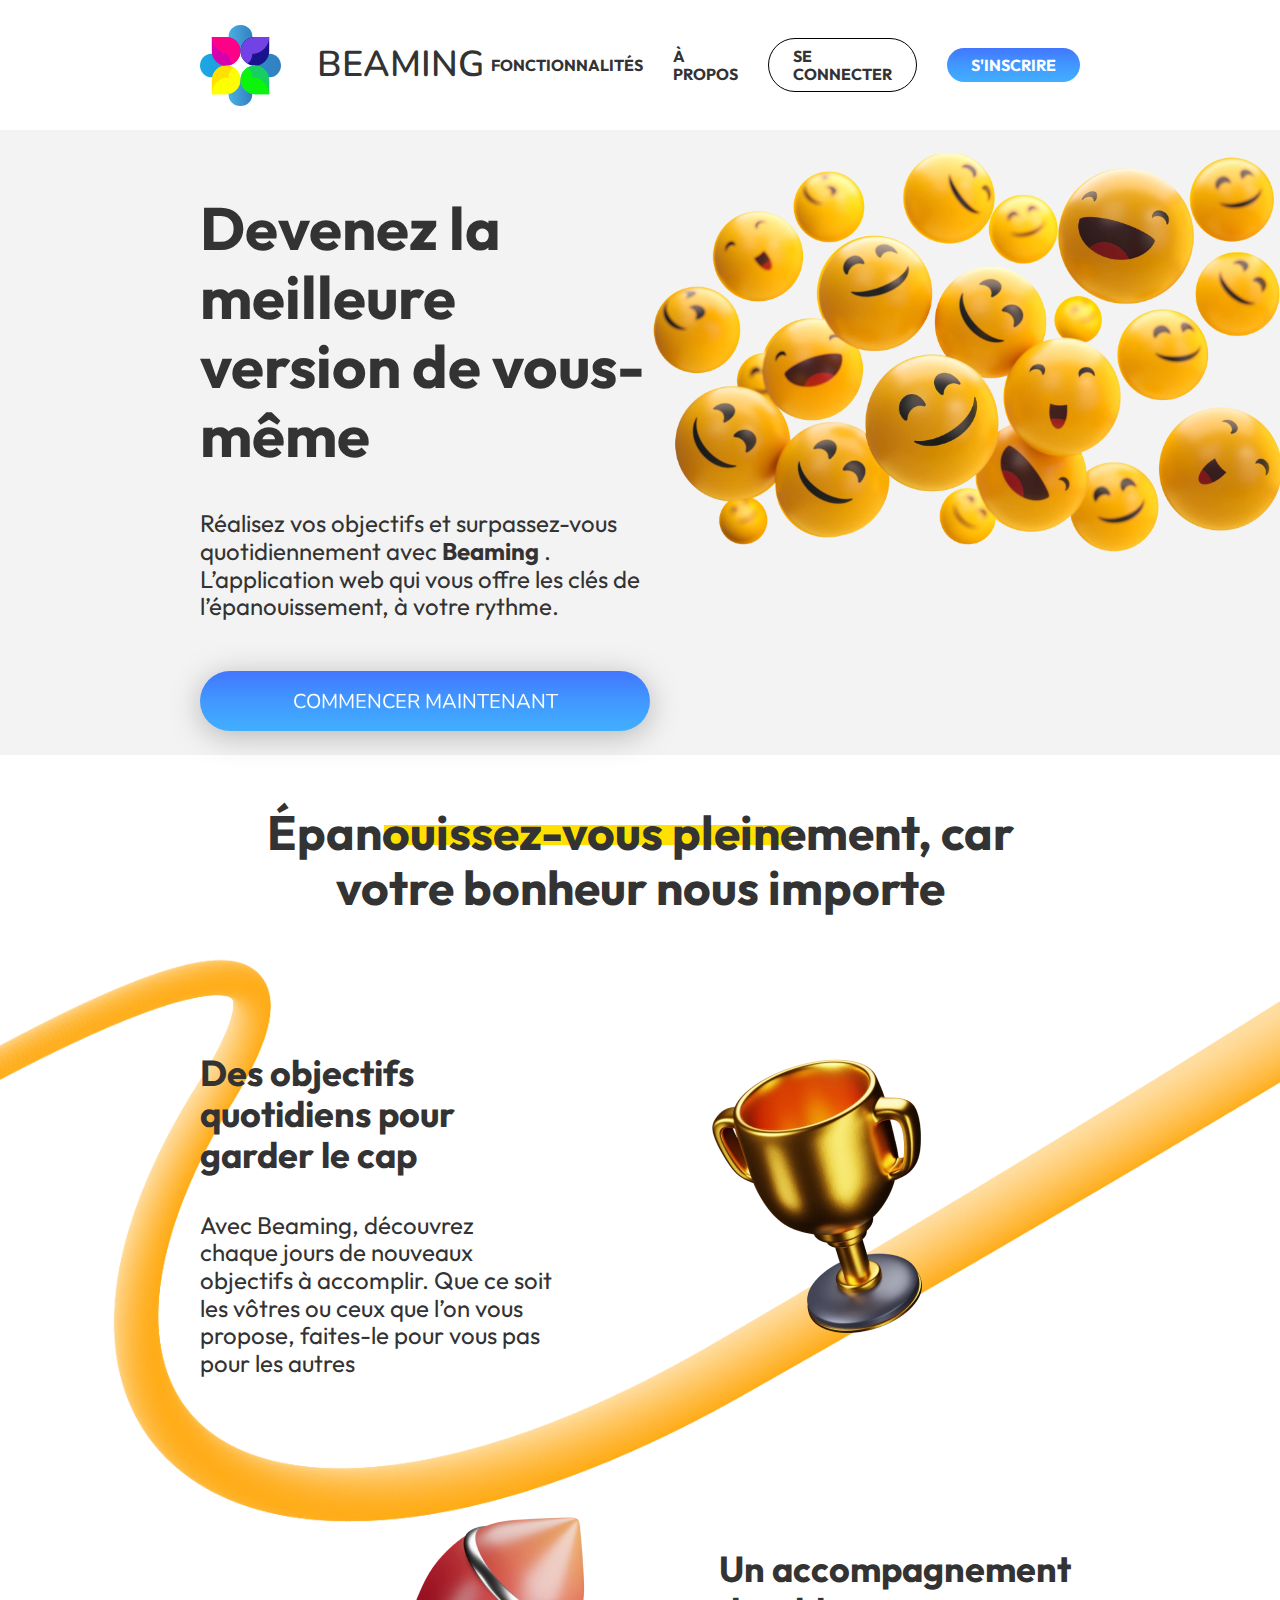
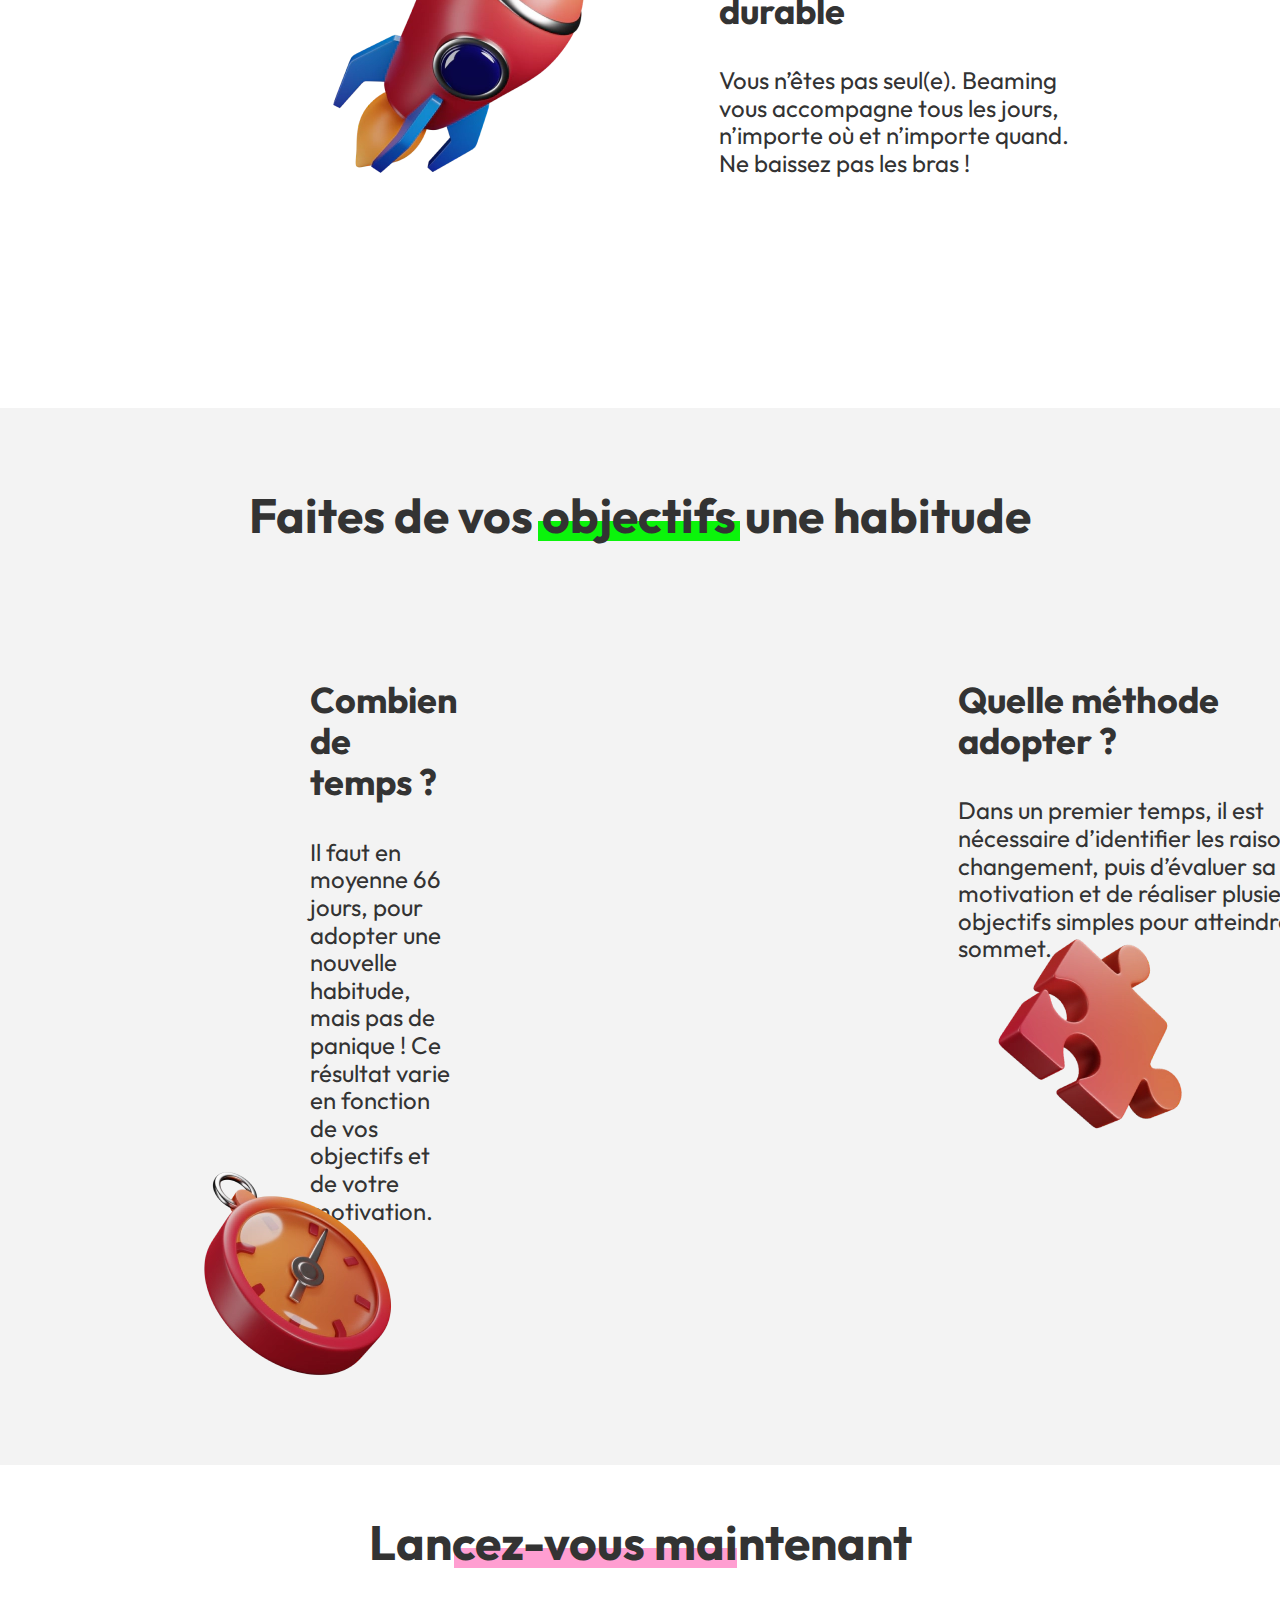
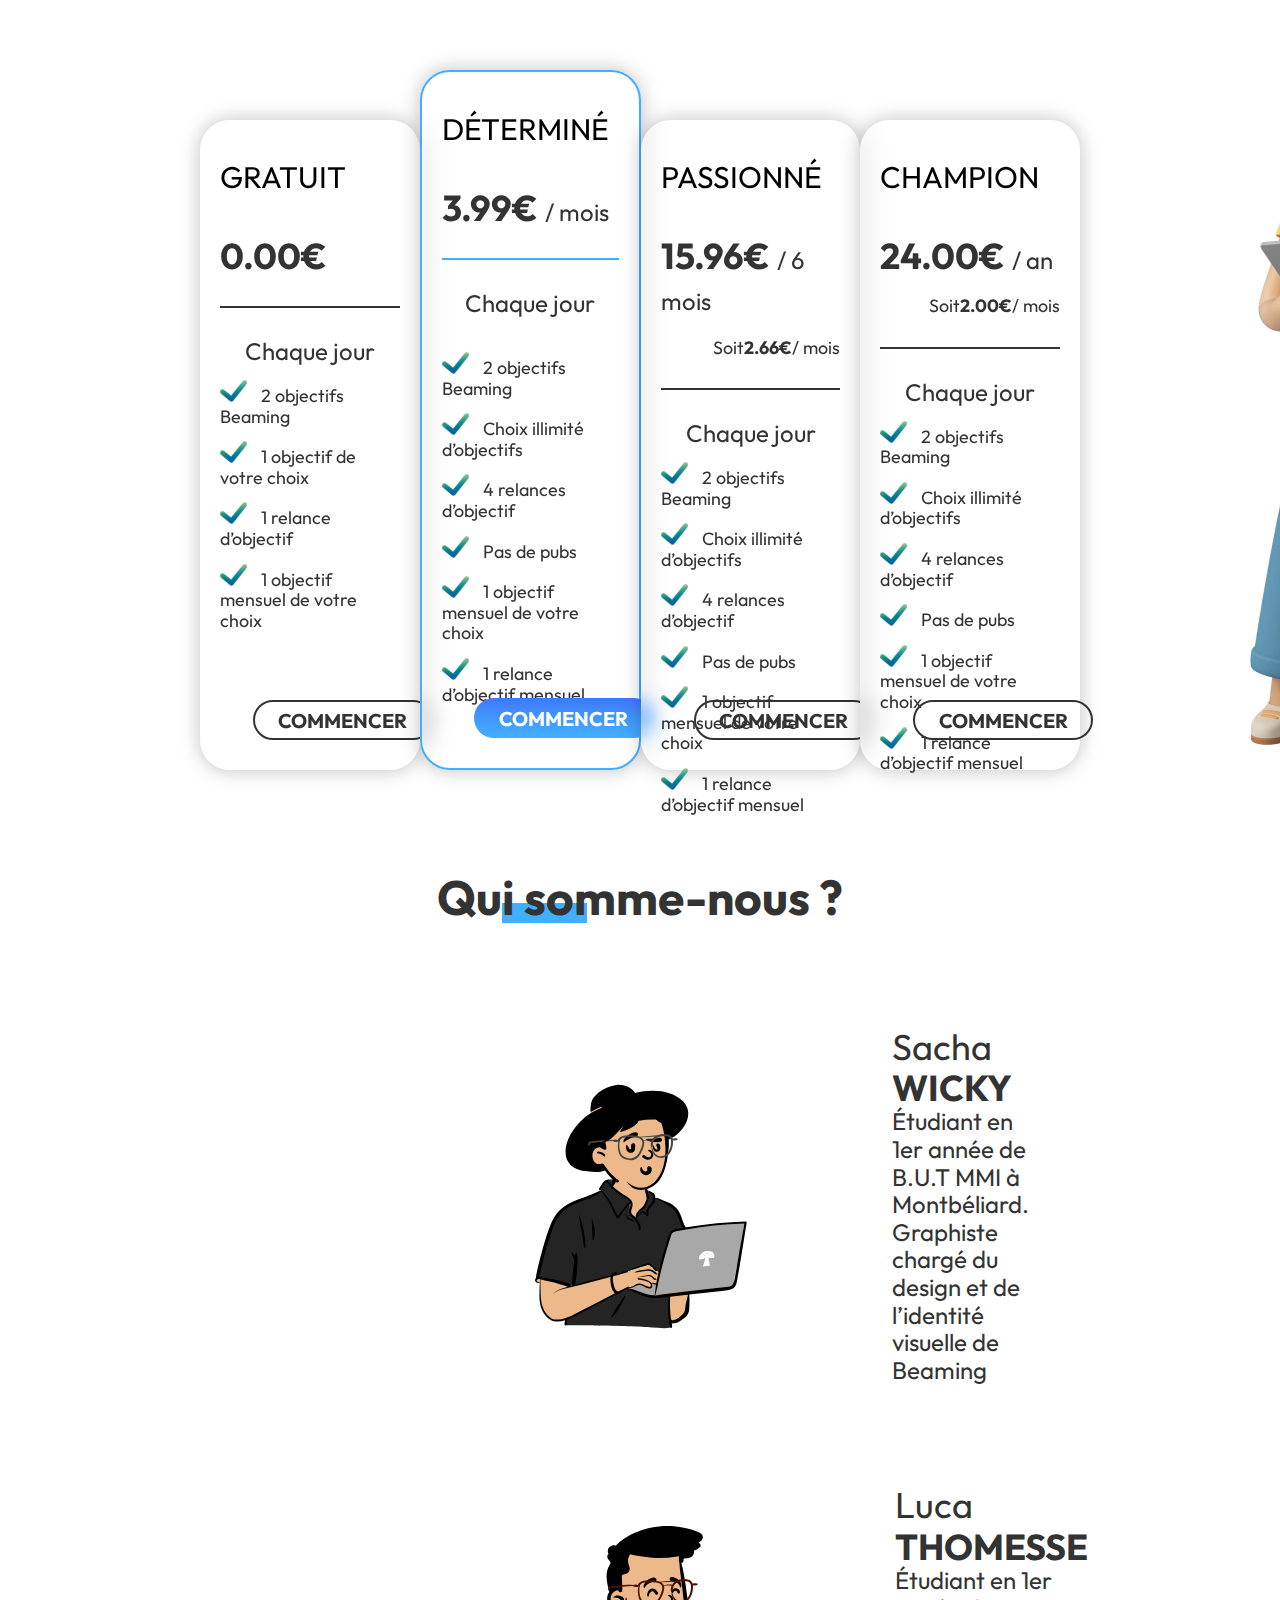
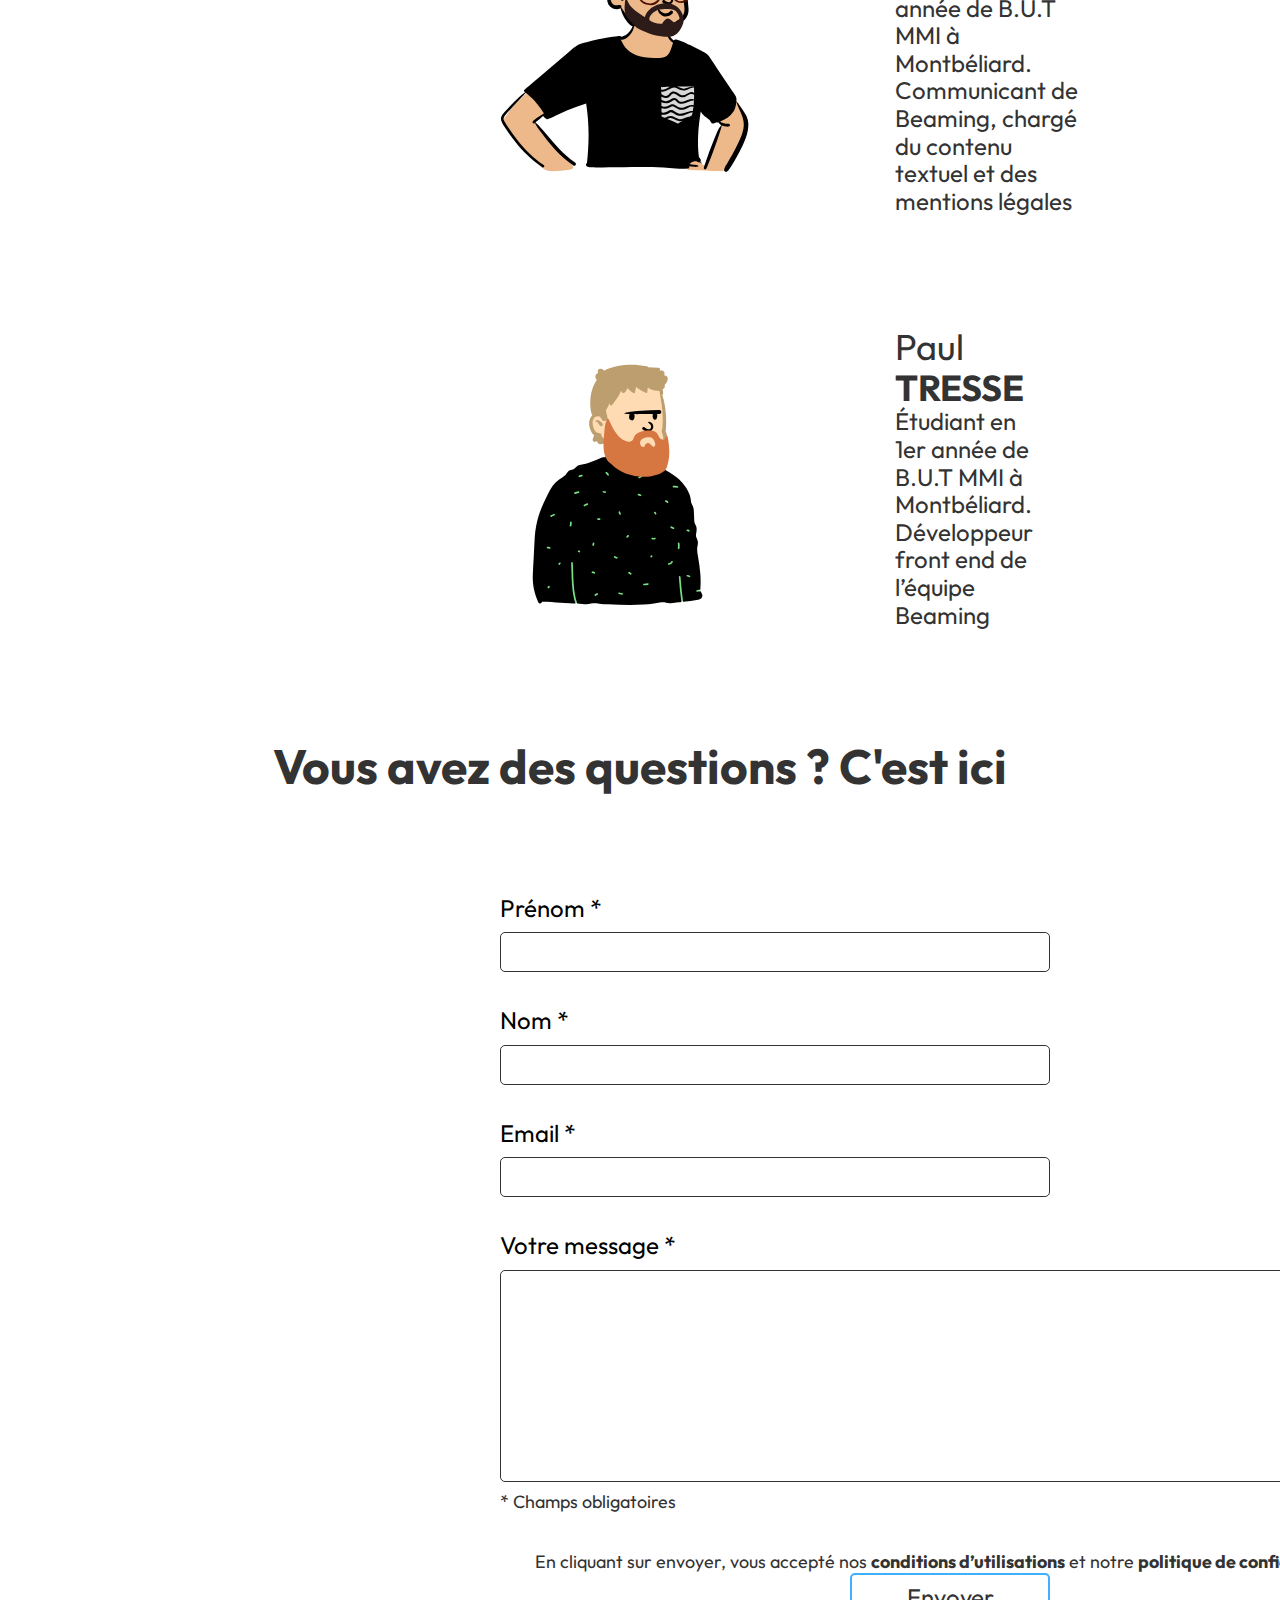
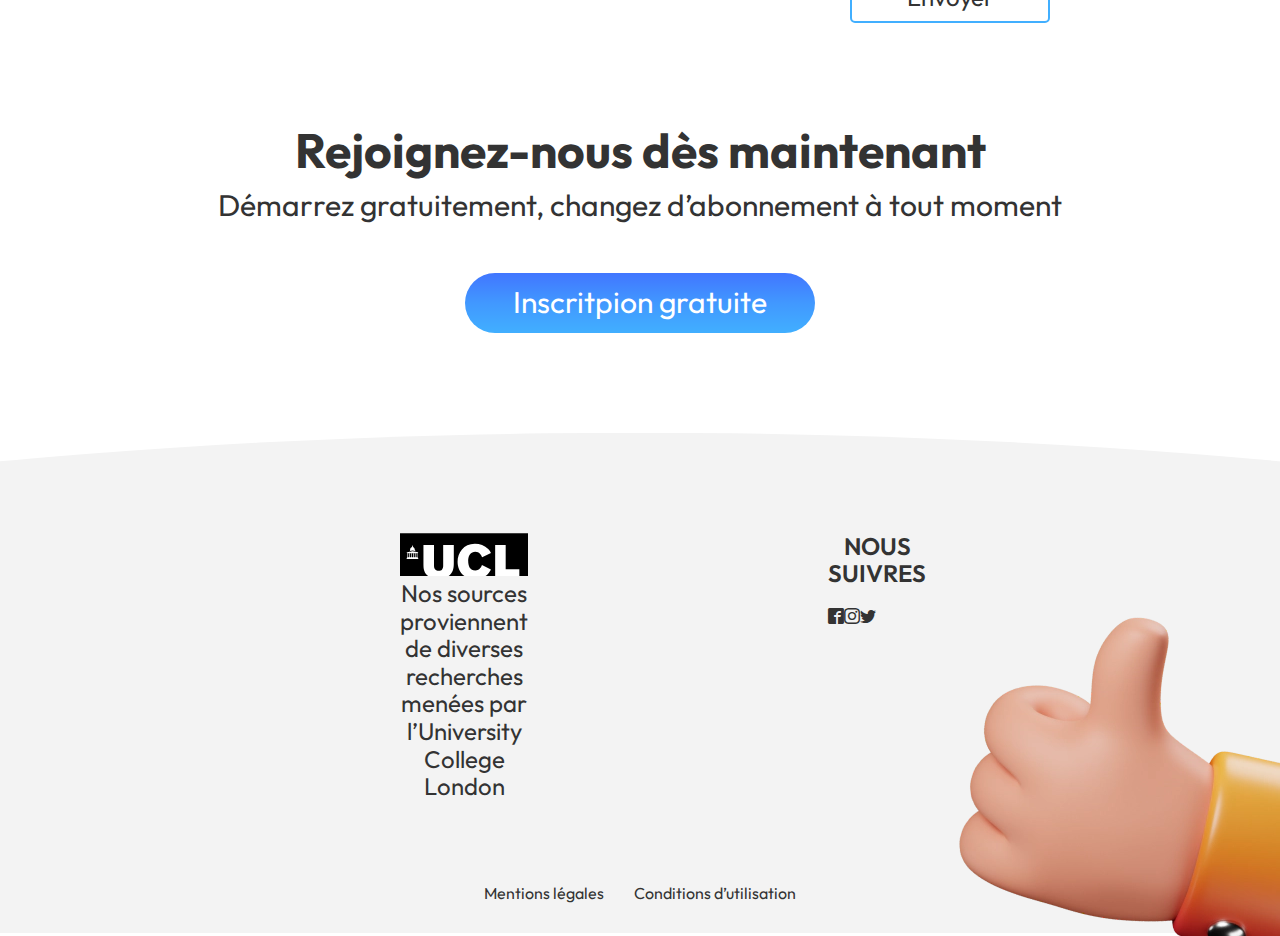
==== commit 1ba50f1c: "importation icones + modifications" ====
--- a/index.html
+++ b/index.html
@@ -230,7 +230,7 @@
             </div>
         </div>
         <div class="footer__mentions">
-            <a class="mentions" href="mentions_légales.html">Mentions légales</a>
+            <a class="mentions" href="mentions_legales.html">Mentions légales</a>
             <a class="mentions" href="conditions_utilisation.html">Conditions d’utilisation</a>
         </div>
         <img class="footer__image" src="public/images/Pouce_3D.webp" alt="Illustration 3D d'un pouce levé">
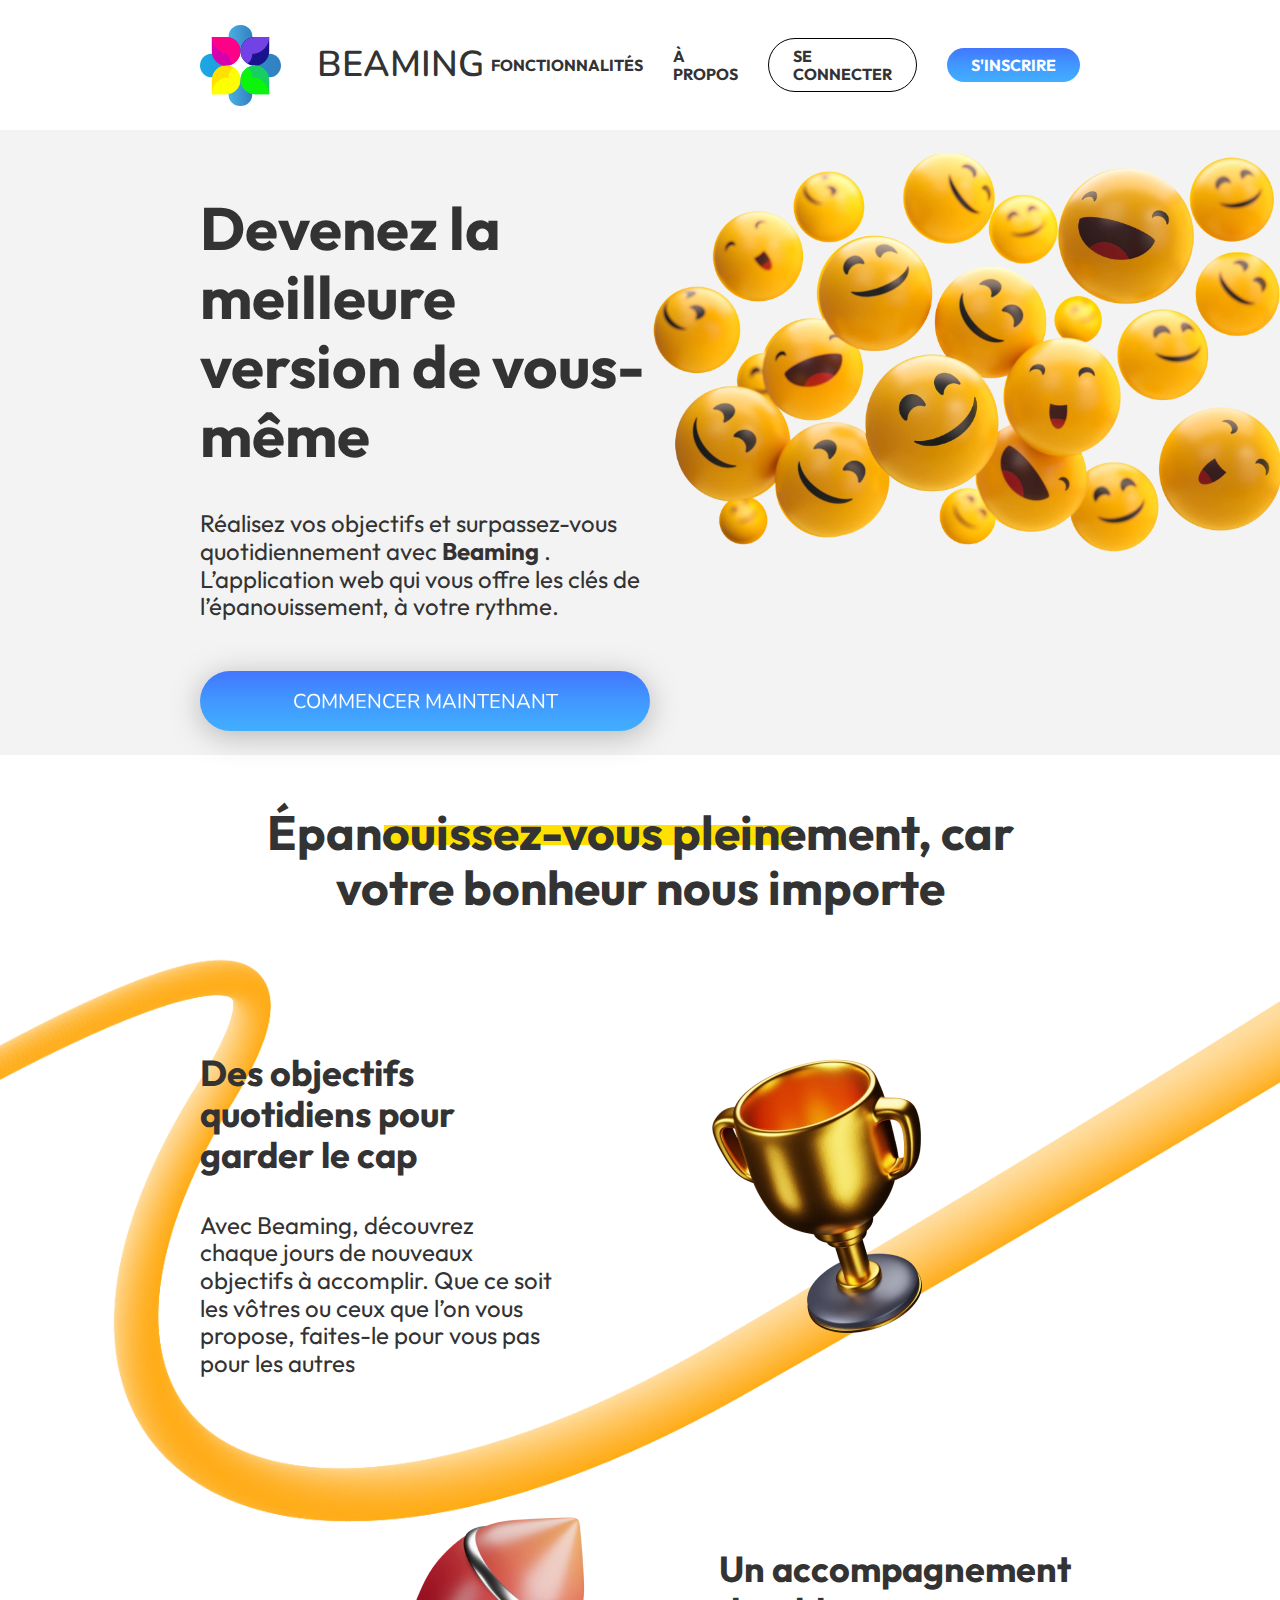
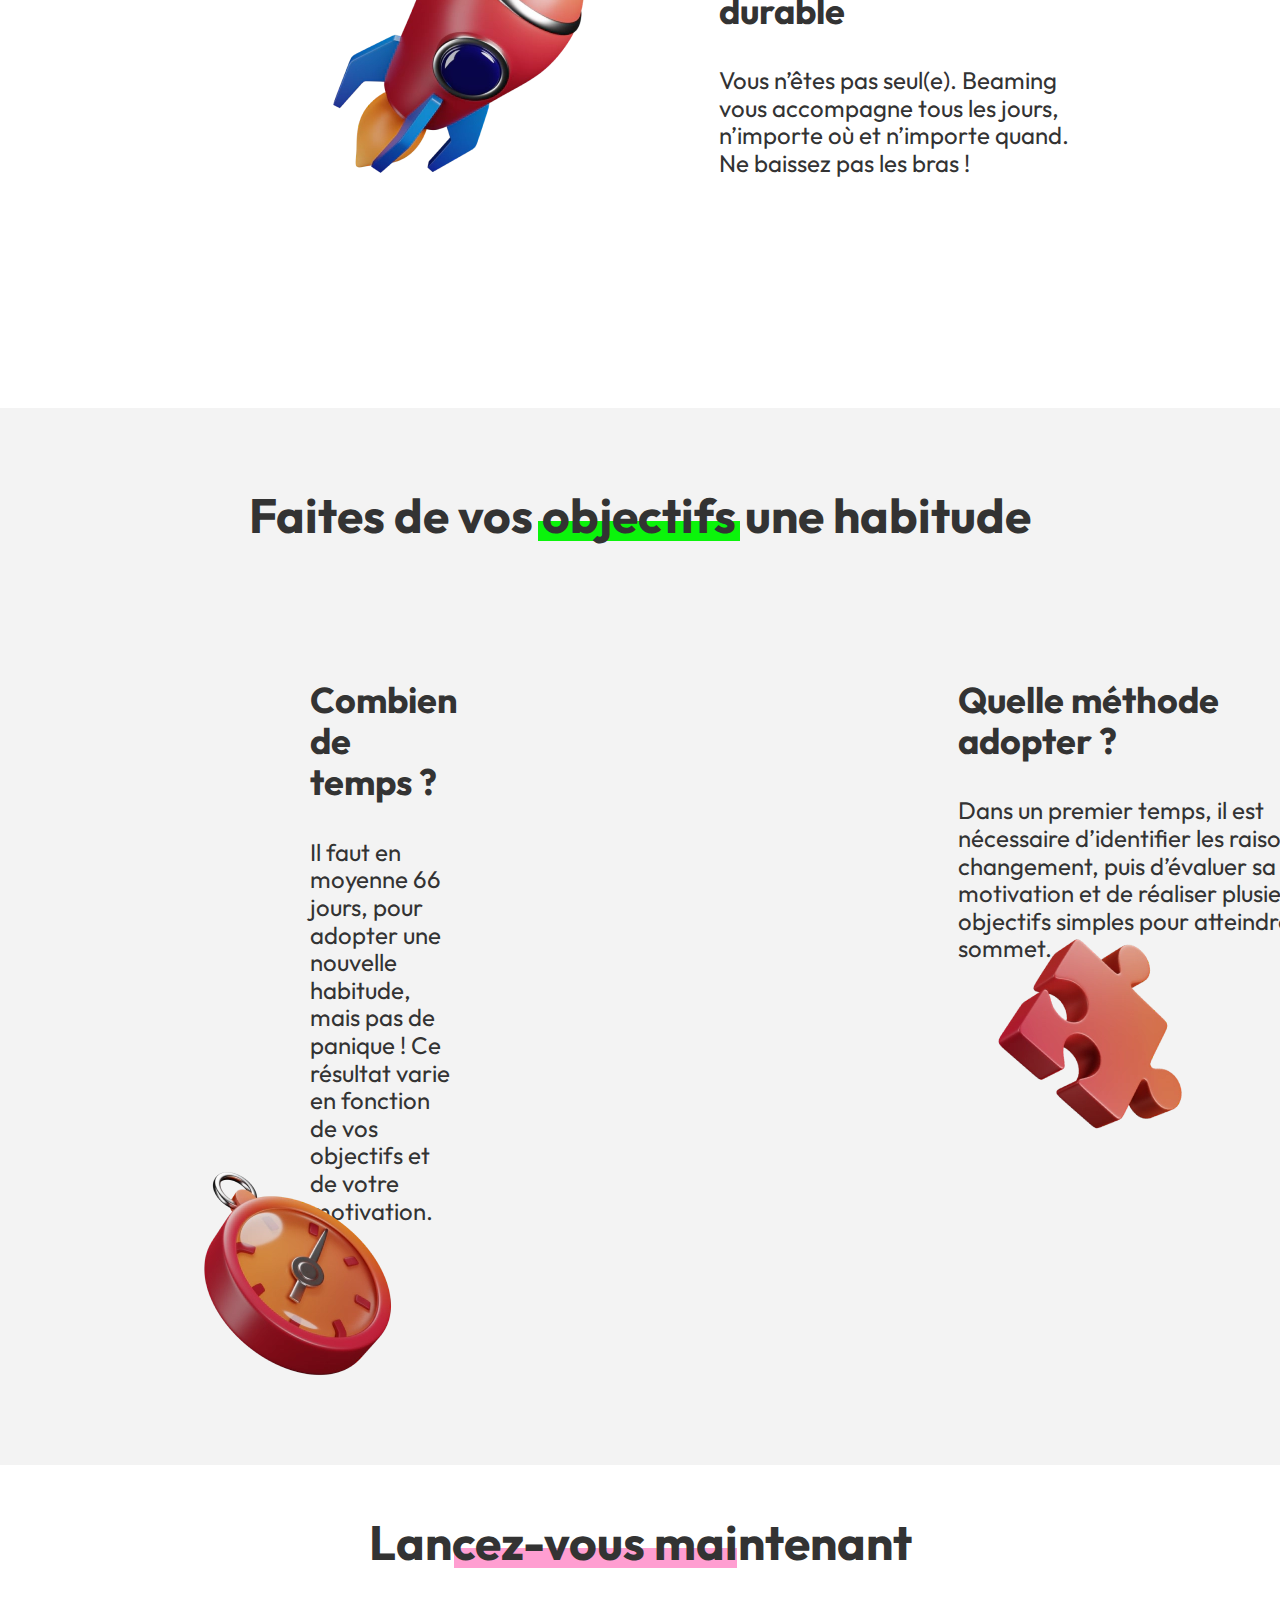
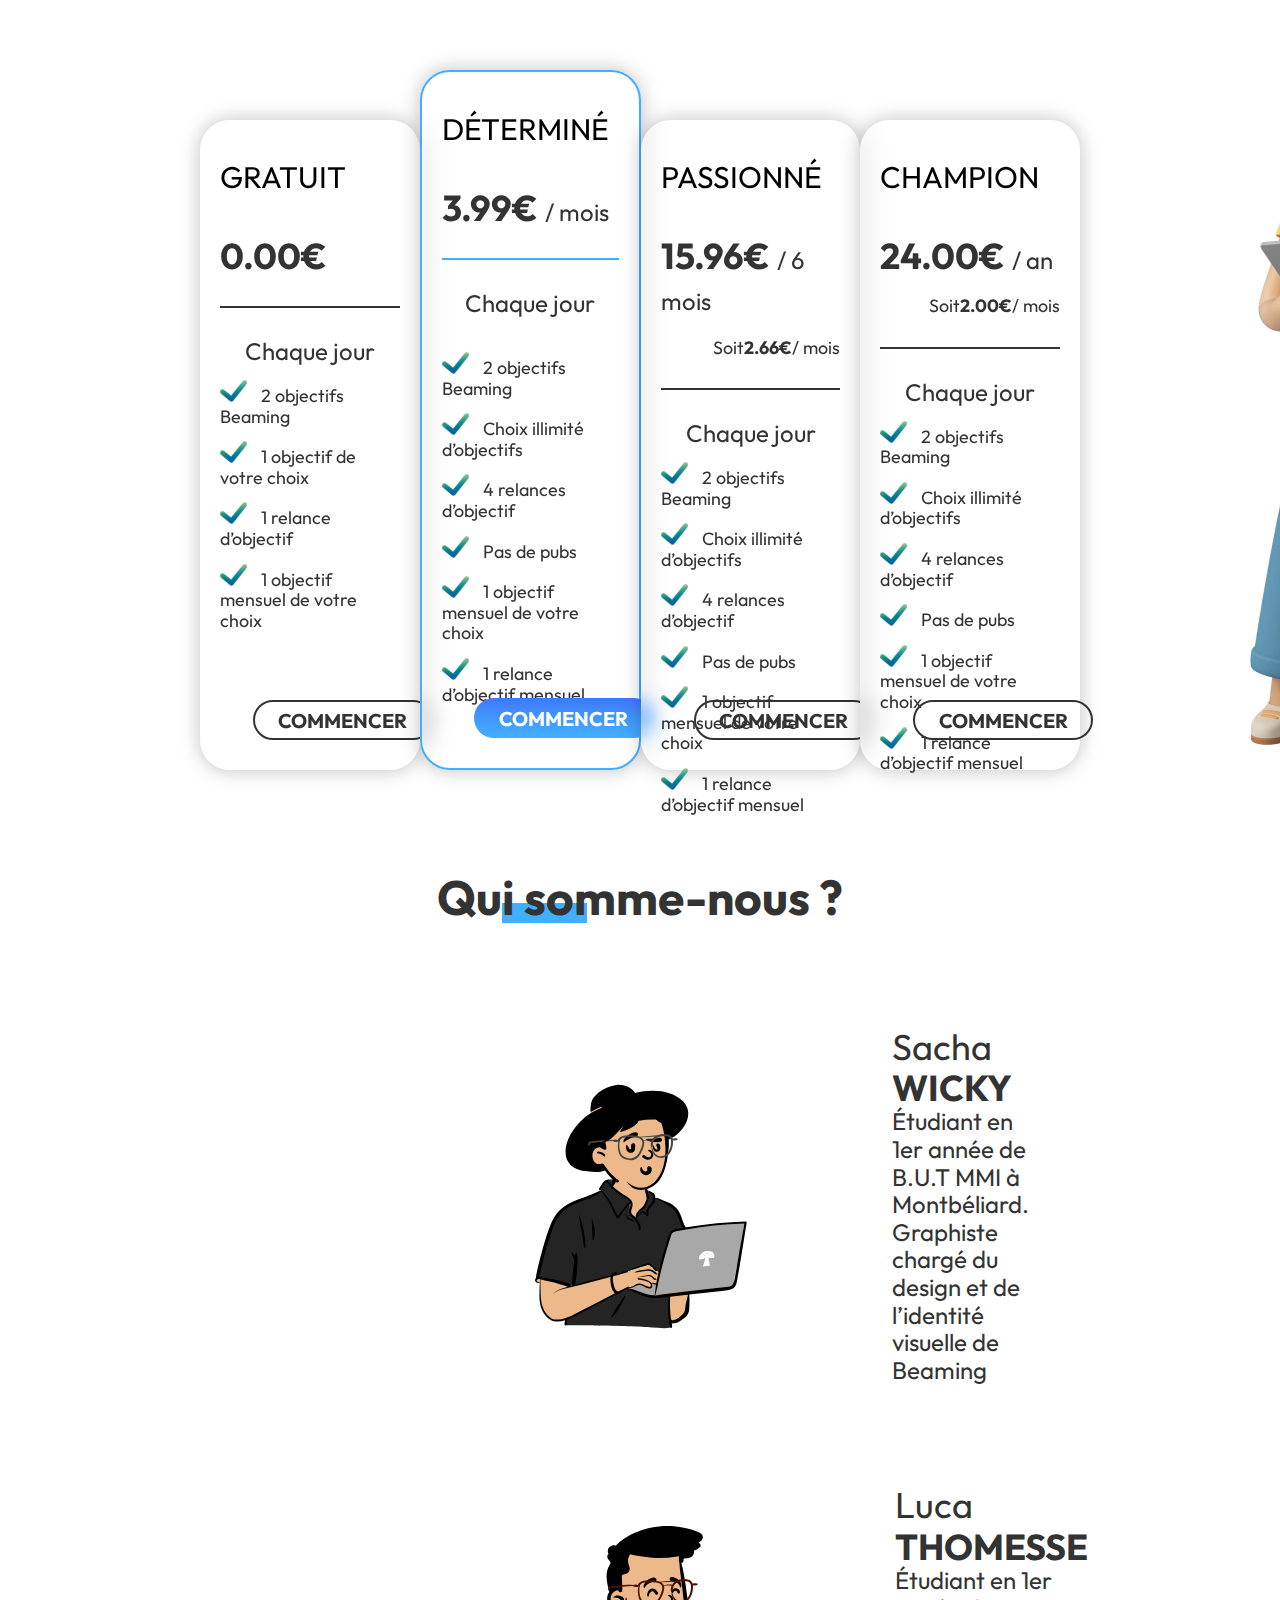
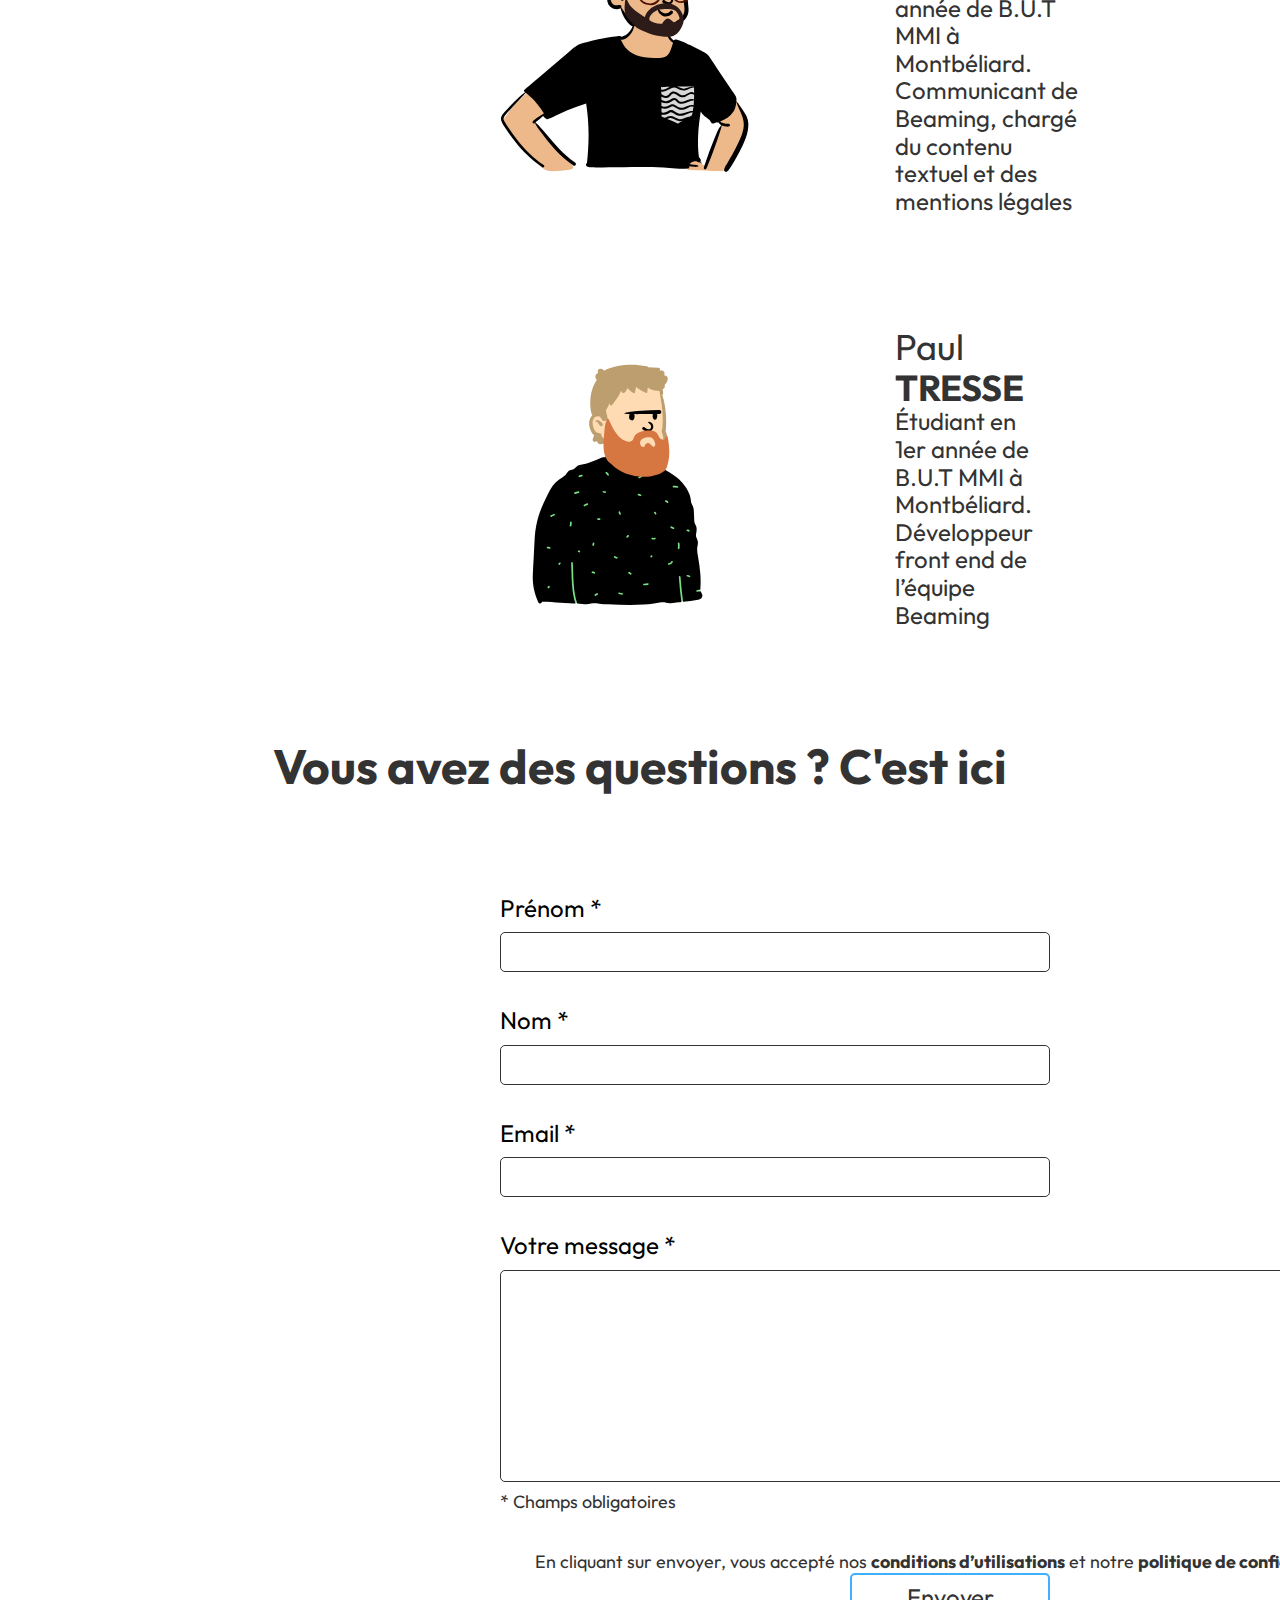
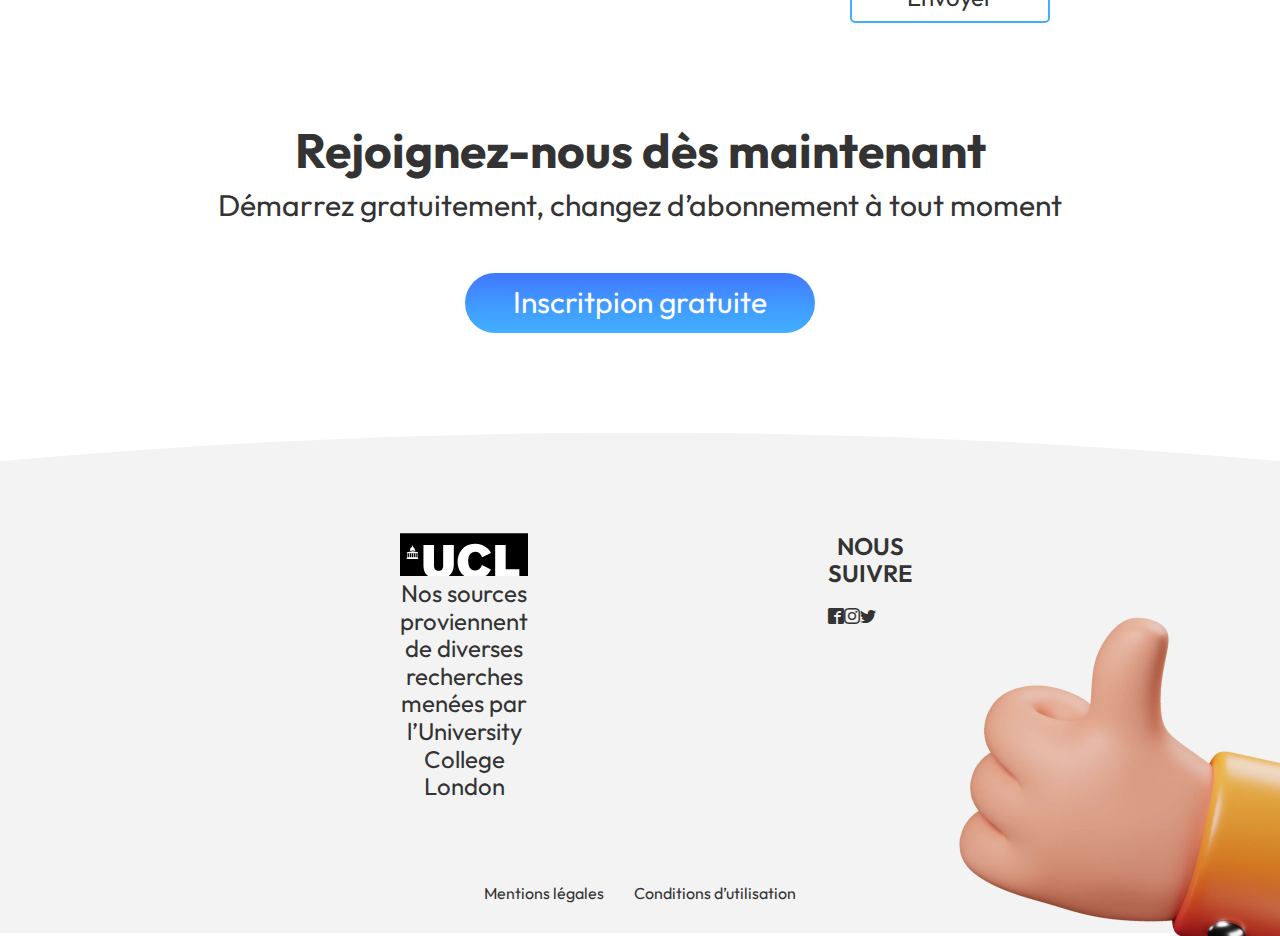
==== commit 2954e19e: "correction orthofraphe" ====
--- a/index.html
+++ b/index.html
@@ -221,7 +221,7 @@
                 <p class="ucl__text">Nos sources proviennent de diverses recherches menées par l’University College London</p>
             </div>
             <div class="footer__social">
-                <h2 class="footer__title">Nous suivres</h2>
+                <h2 class="footer__title">Nous suivre</h2>
                 <ul class="footer__list">
                     <li class="footer__item" ><a href="https://facebook.com"><i class="icon-facebook2"></i></a></li>
                     <li class="footer__item" ><a href="https://instagram.com"><i class="icon-instagram"></i></a></li>
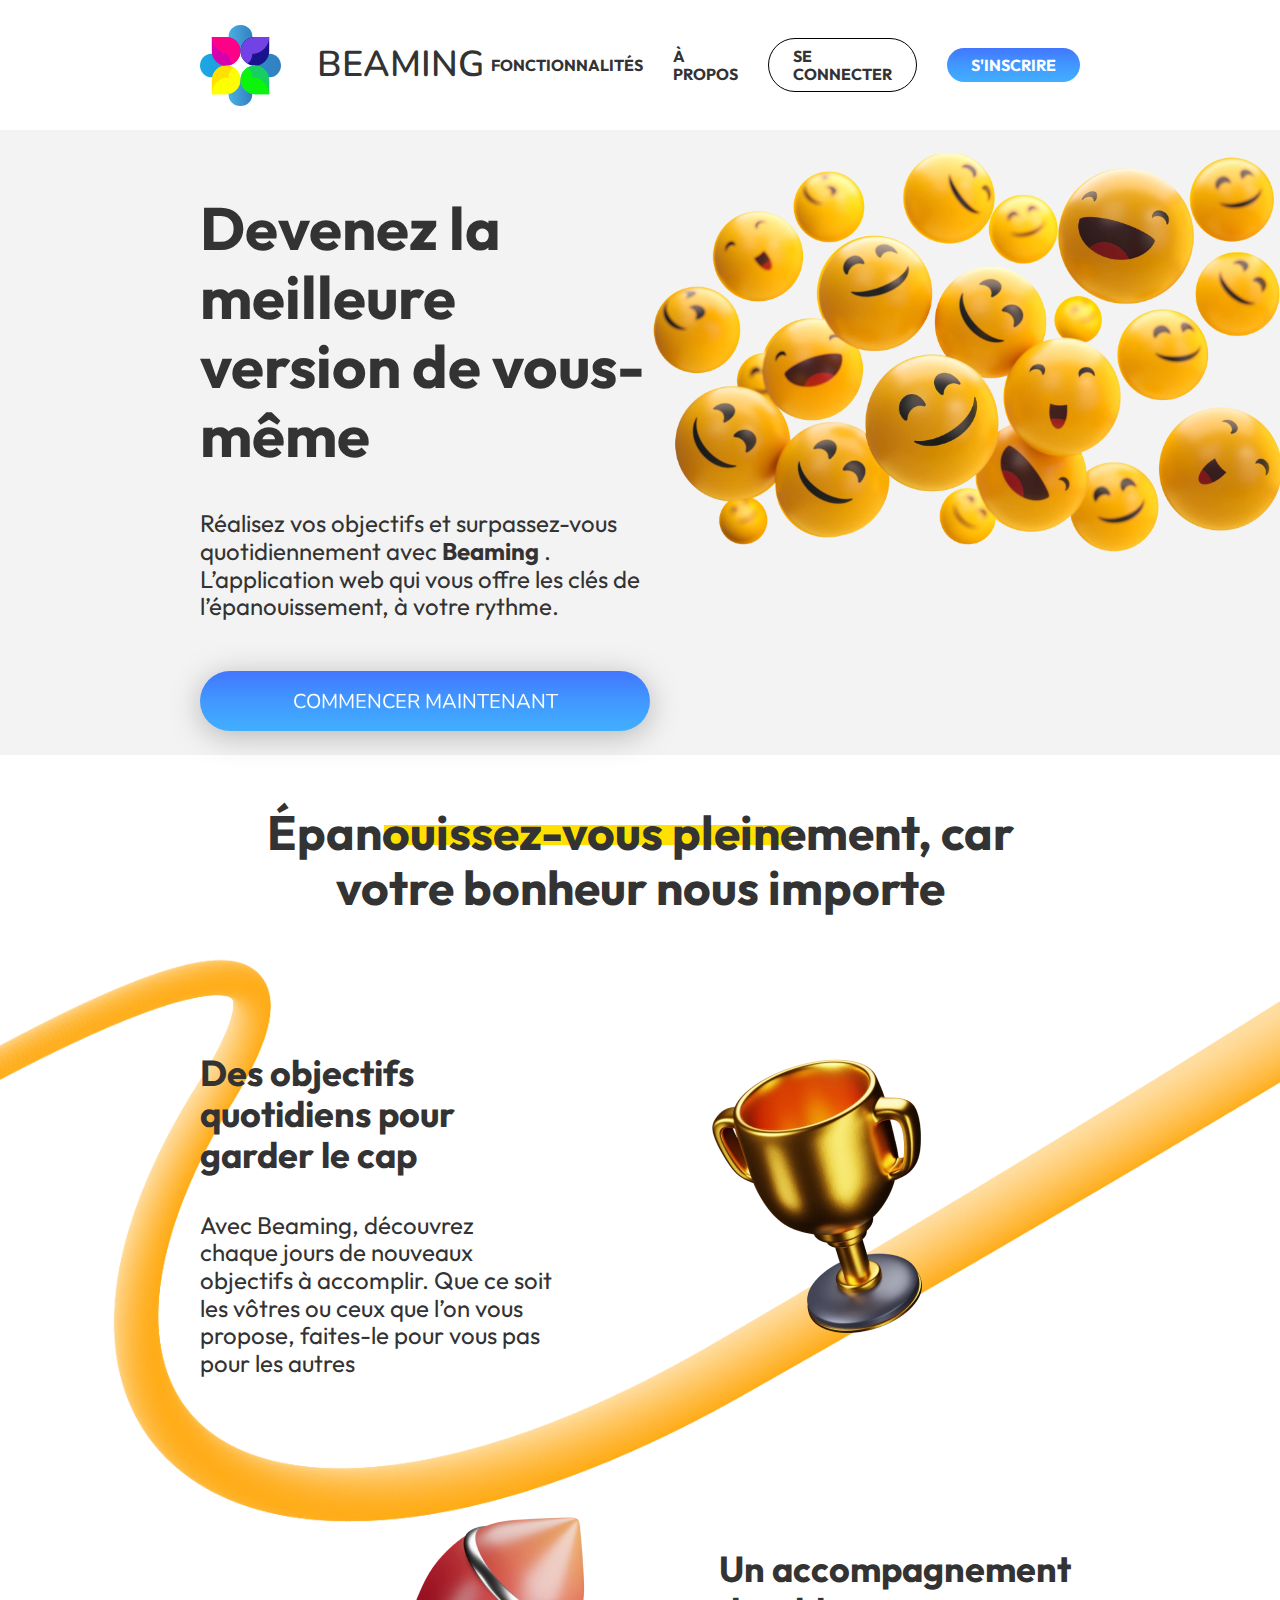
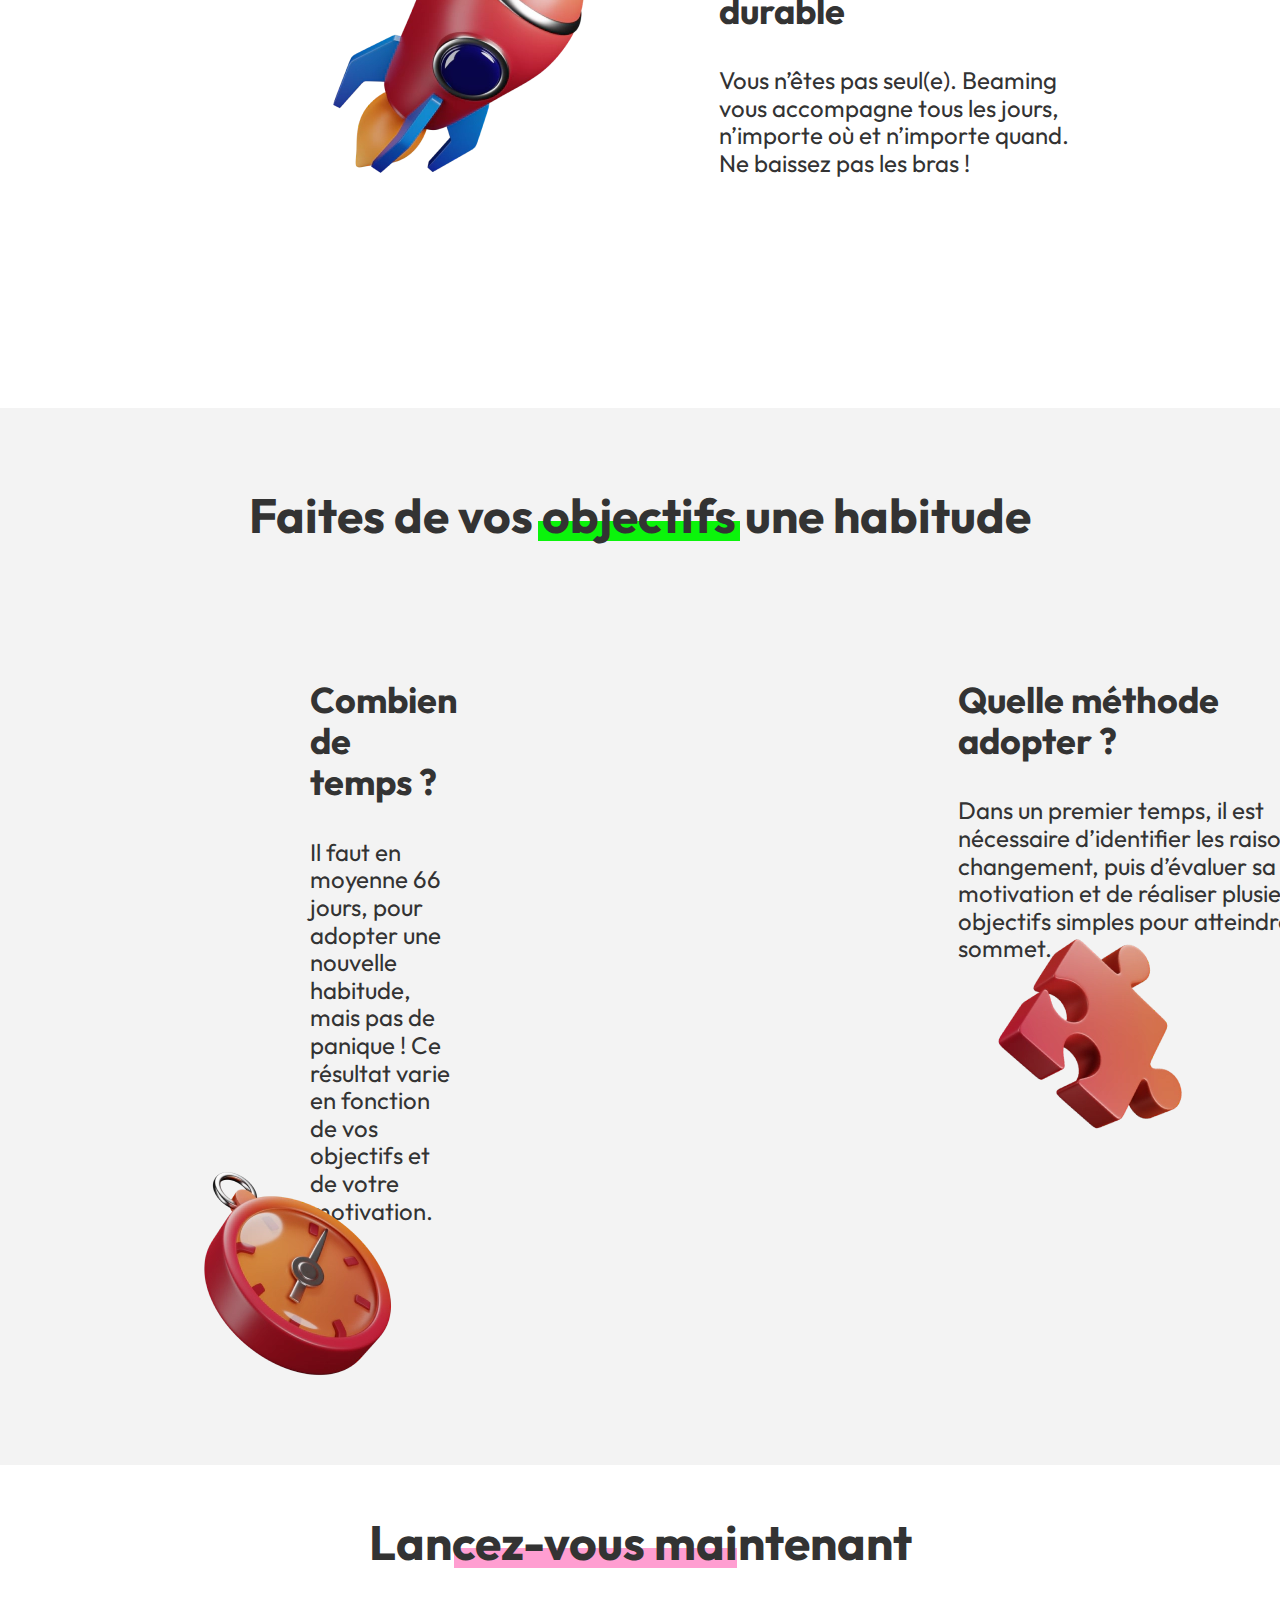
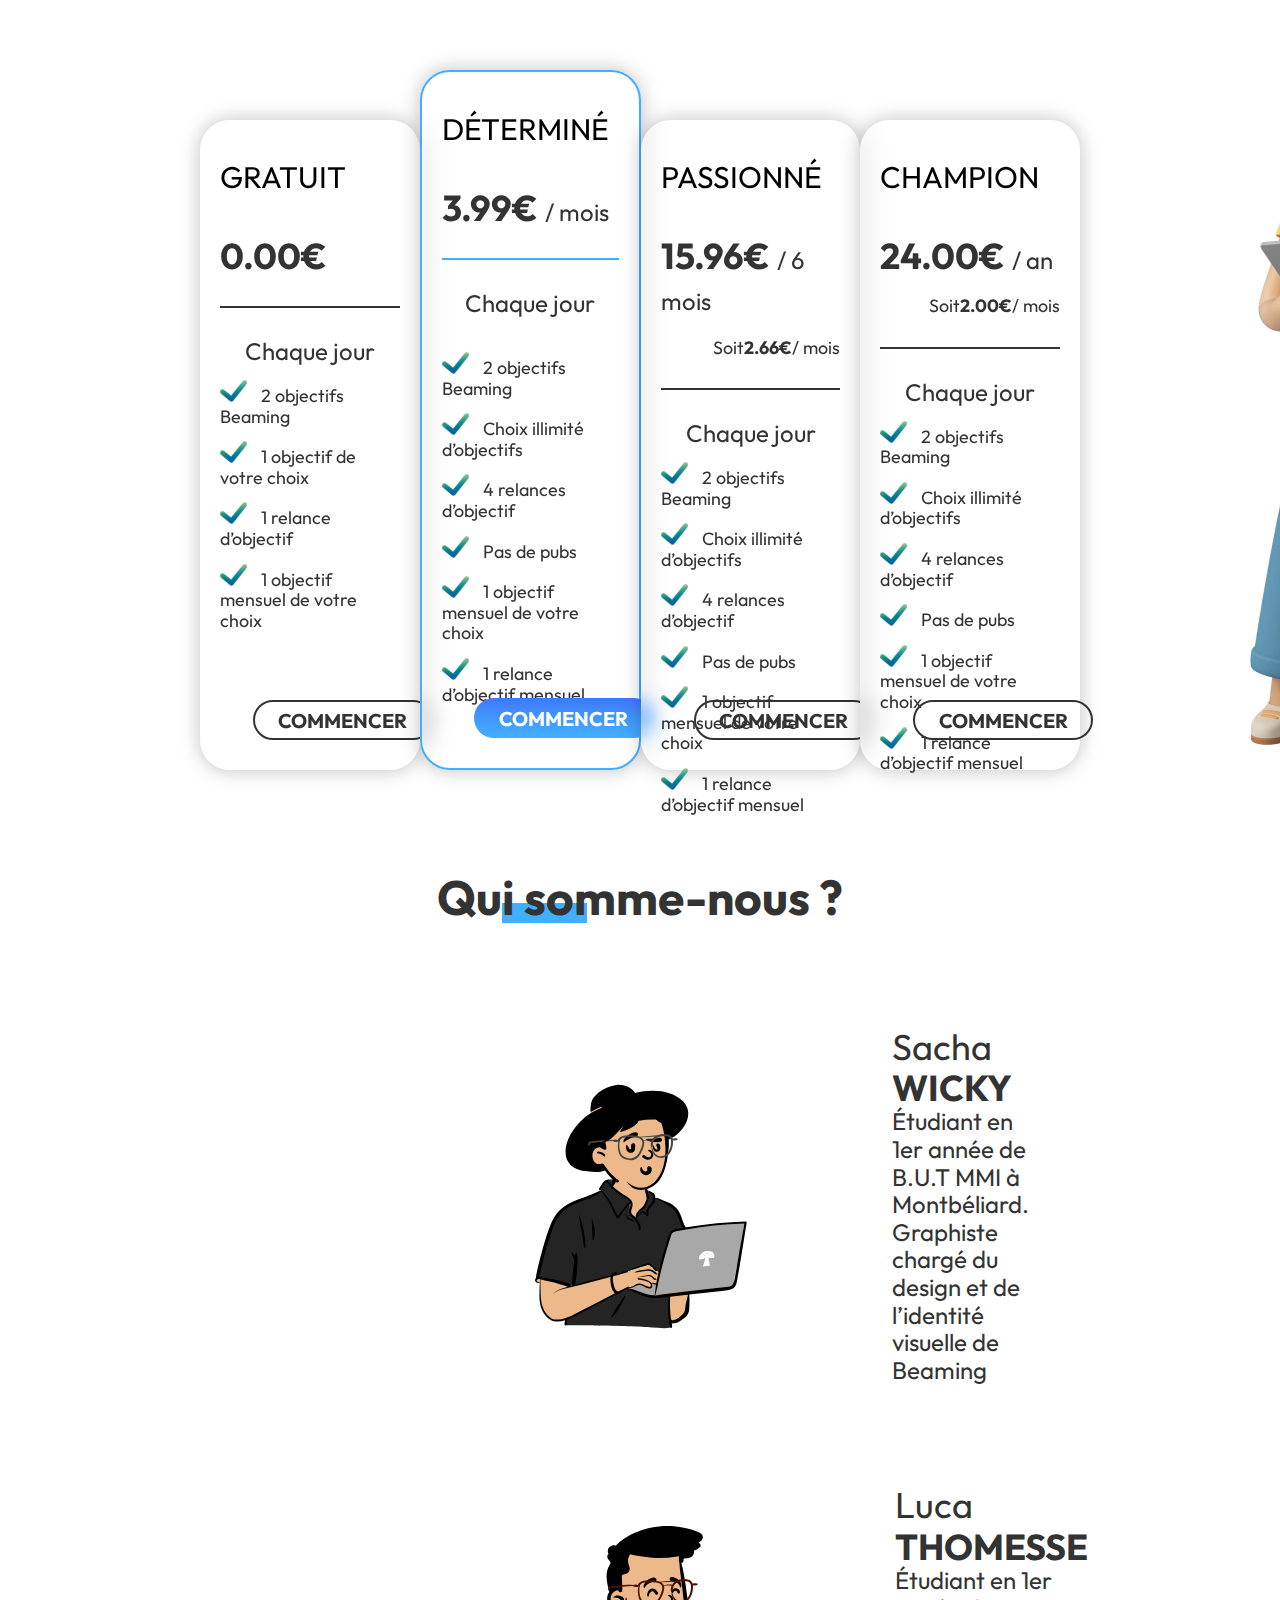
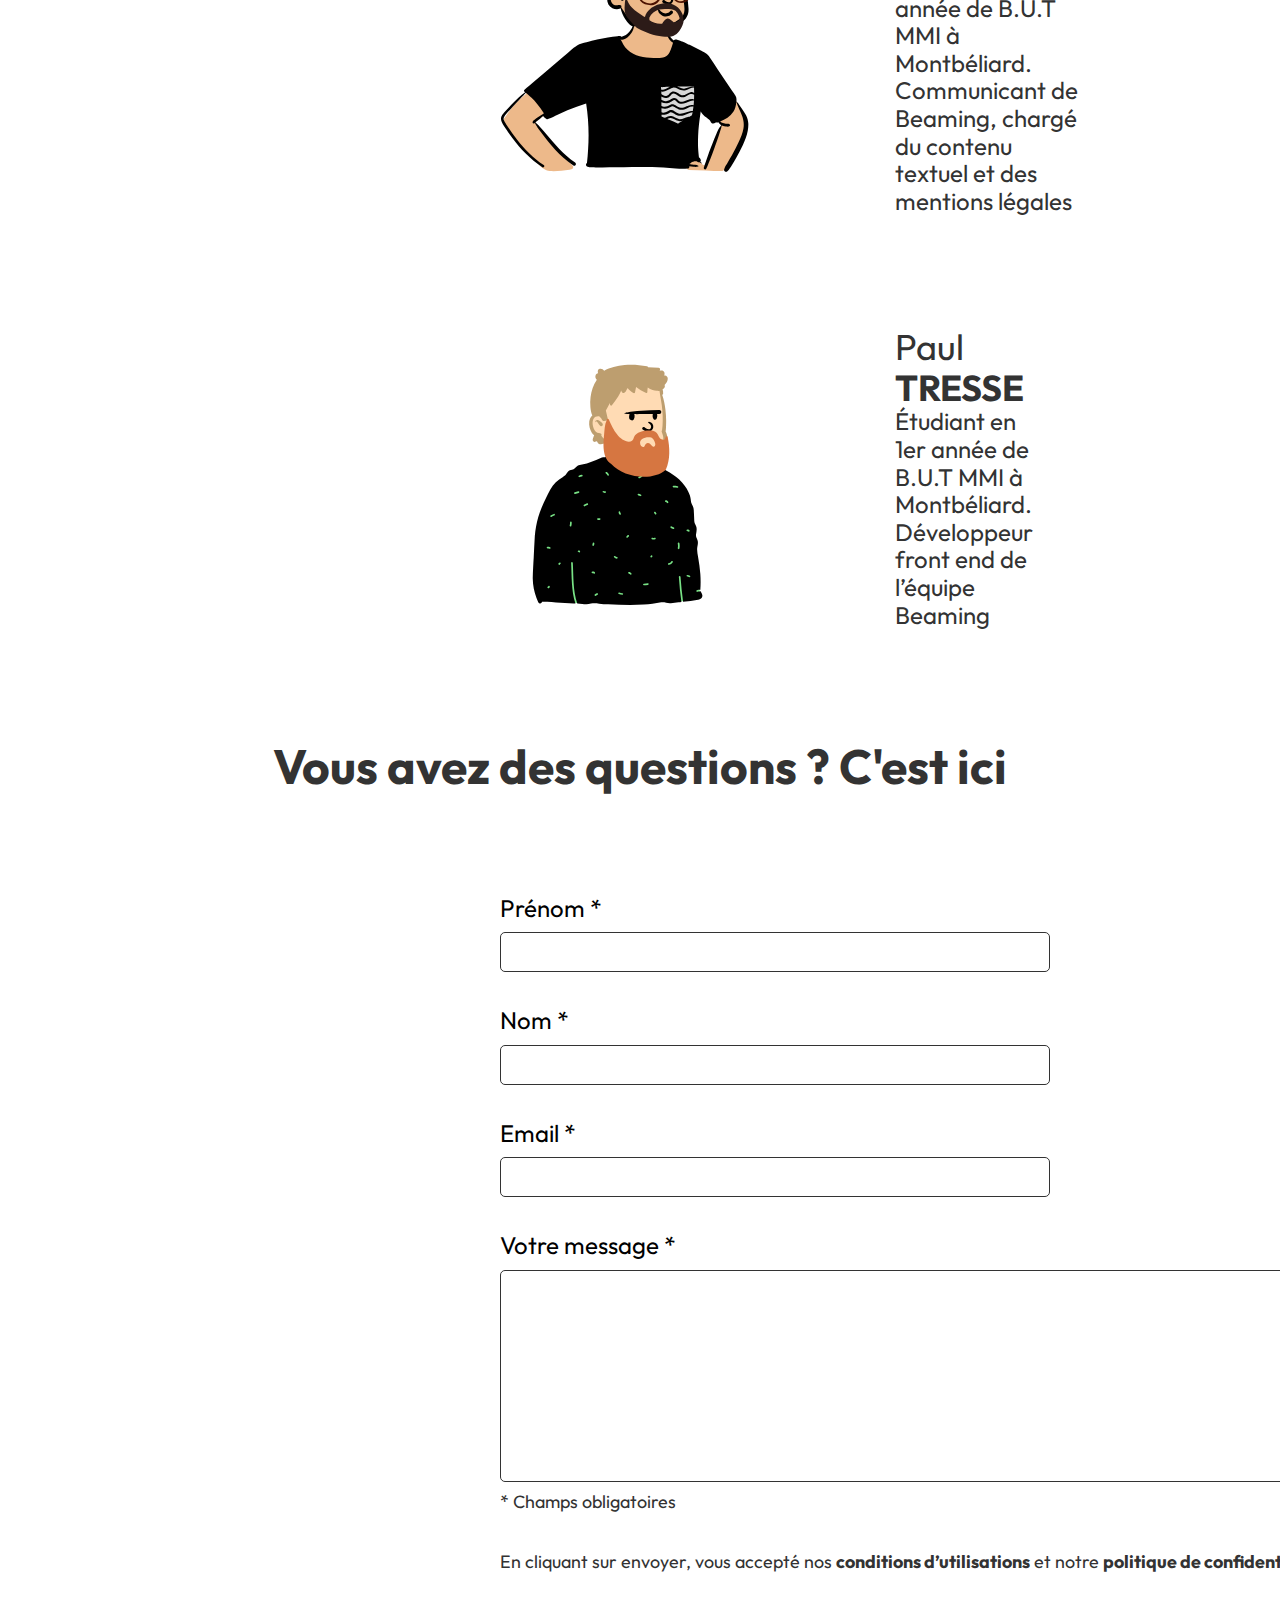
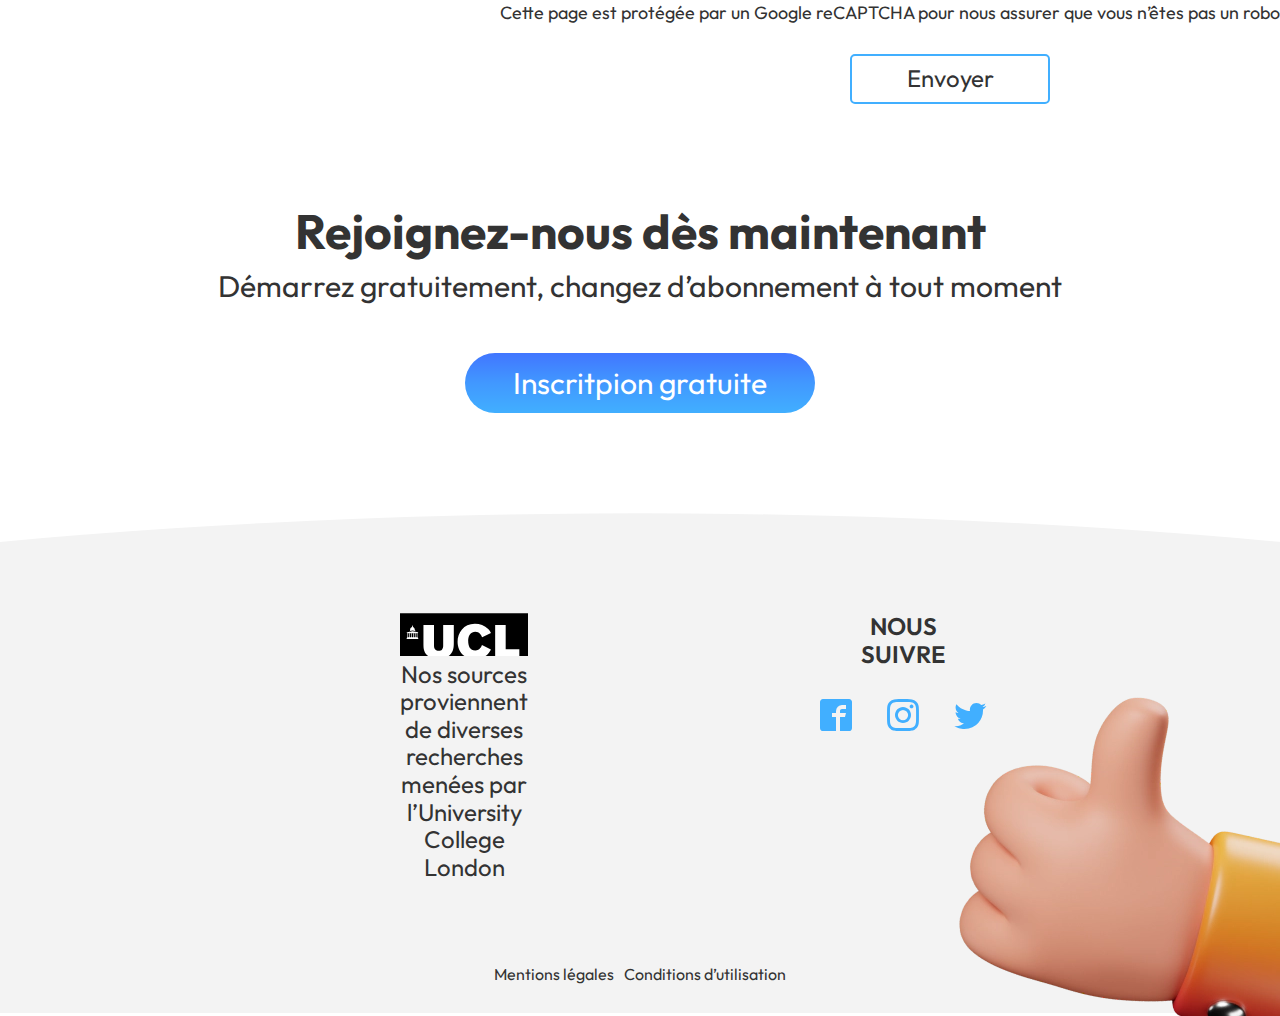
==== commit 1e3589de: "modifications footer + formulaire + page login" ====
--- a/index.html
+++ b/index.html
@@ -202,6 +202,7 @@
                 </div>
                 <div class="form__label--button">
                     <p class="form__disclaimer">En cliquant sur envoyer, vous accepté nos <a href="#"><span class="form__disclaimer--link">conditions d’utilisations</span></a> et notre <a href="#"><span class="form__disclaimer--link">politique de confidentialité</span></a>.</p>
+                    <p class="form__captcha">Cette page est protégée par un Google reCAPTCHA pour nous assurer que vous n’êtes pas un robot.</p>
                     <button class="form__button" type="submit">Envoyer</button>
                 </div>
             </form>
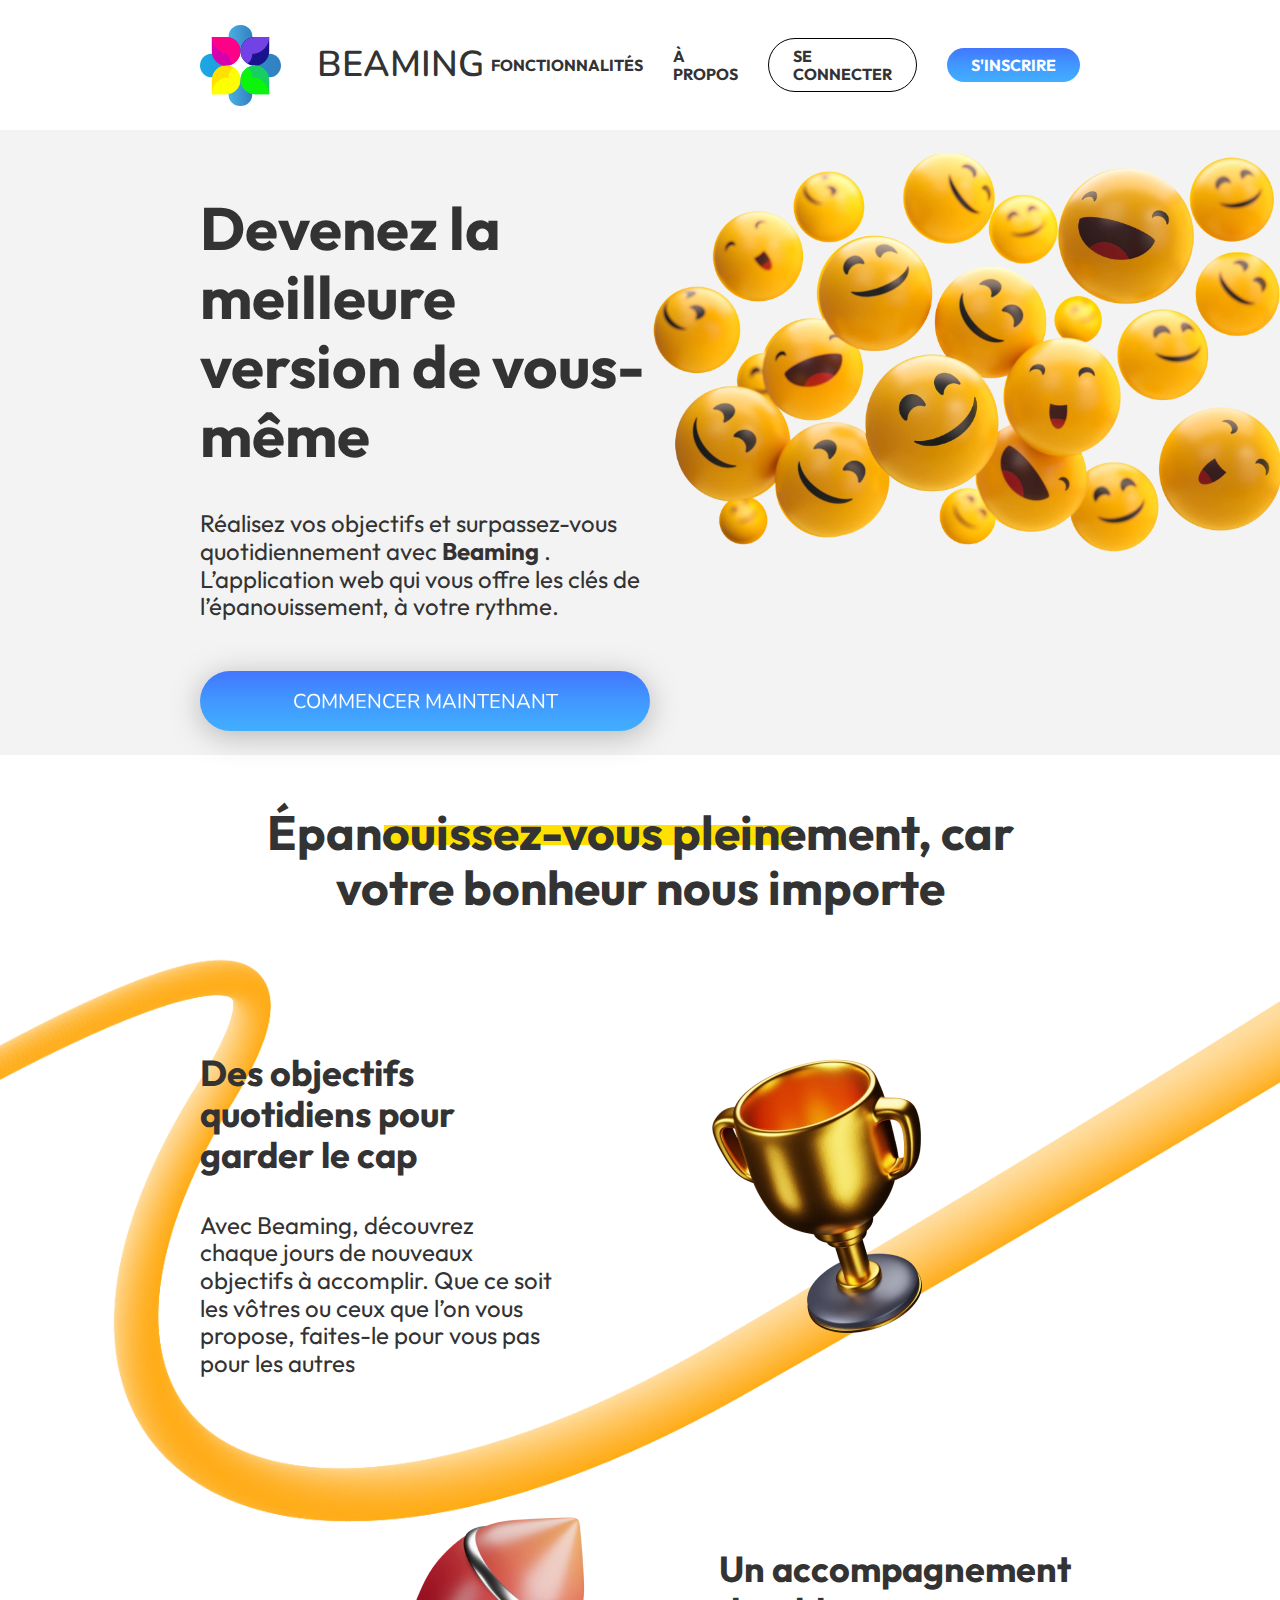
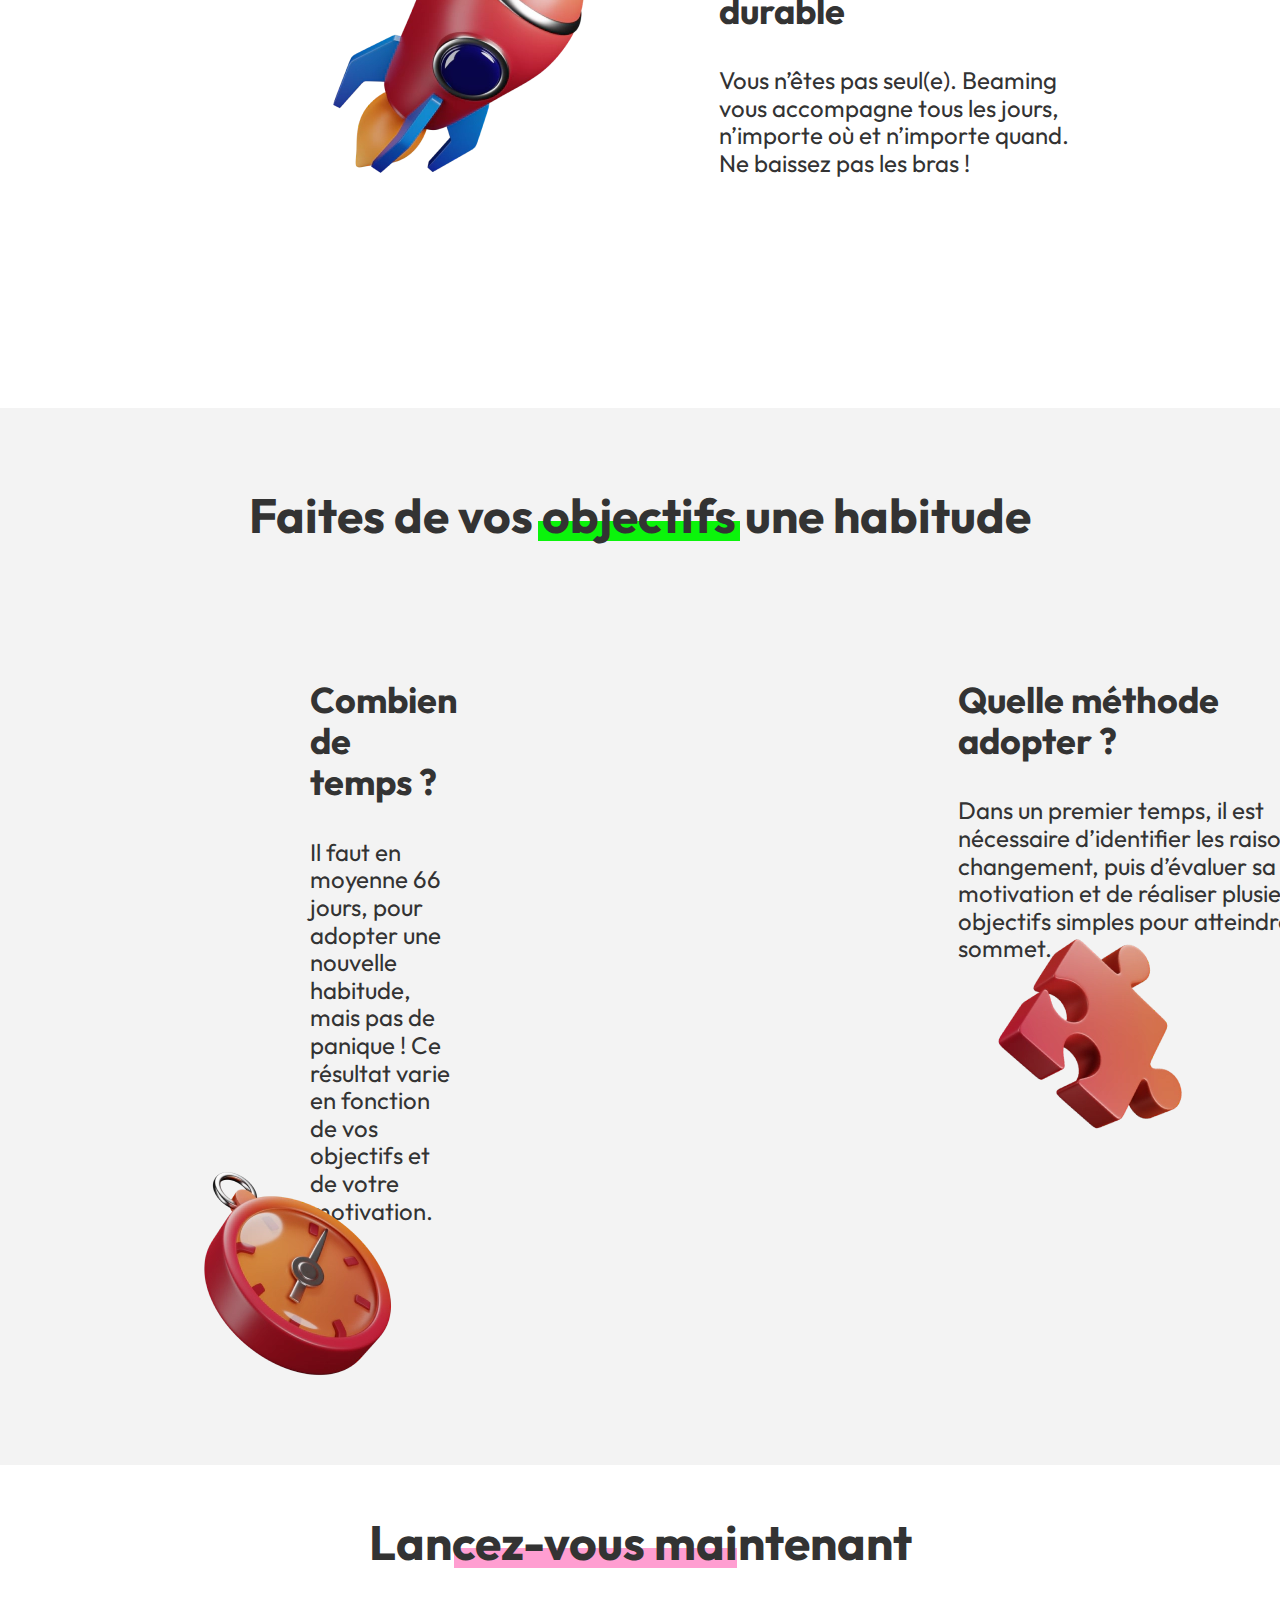
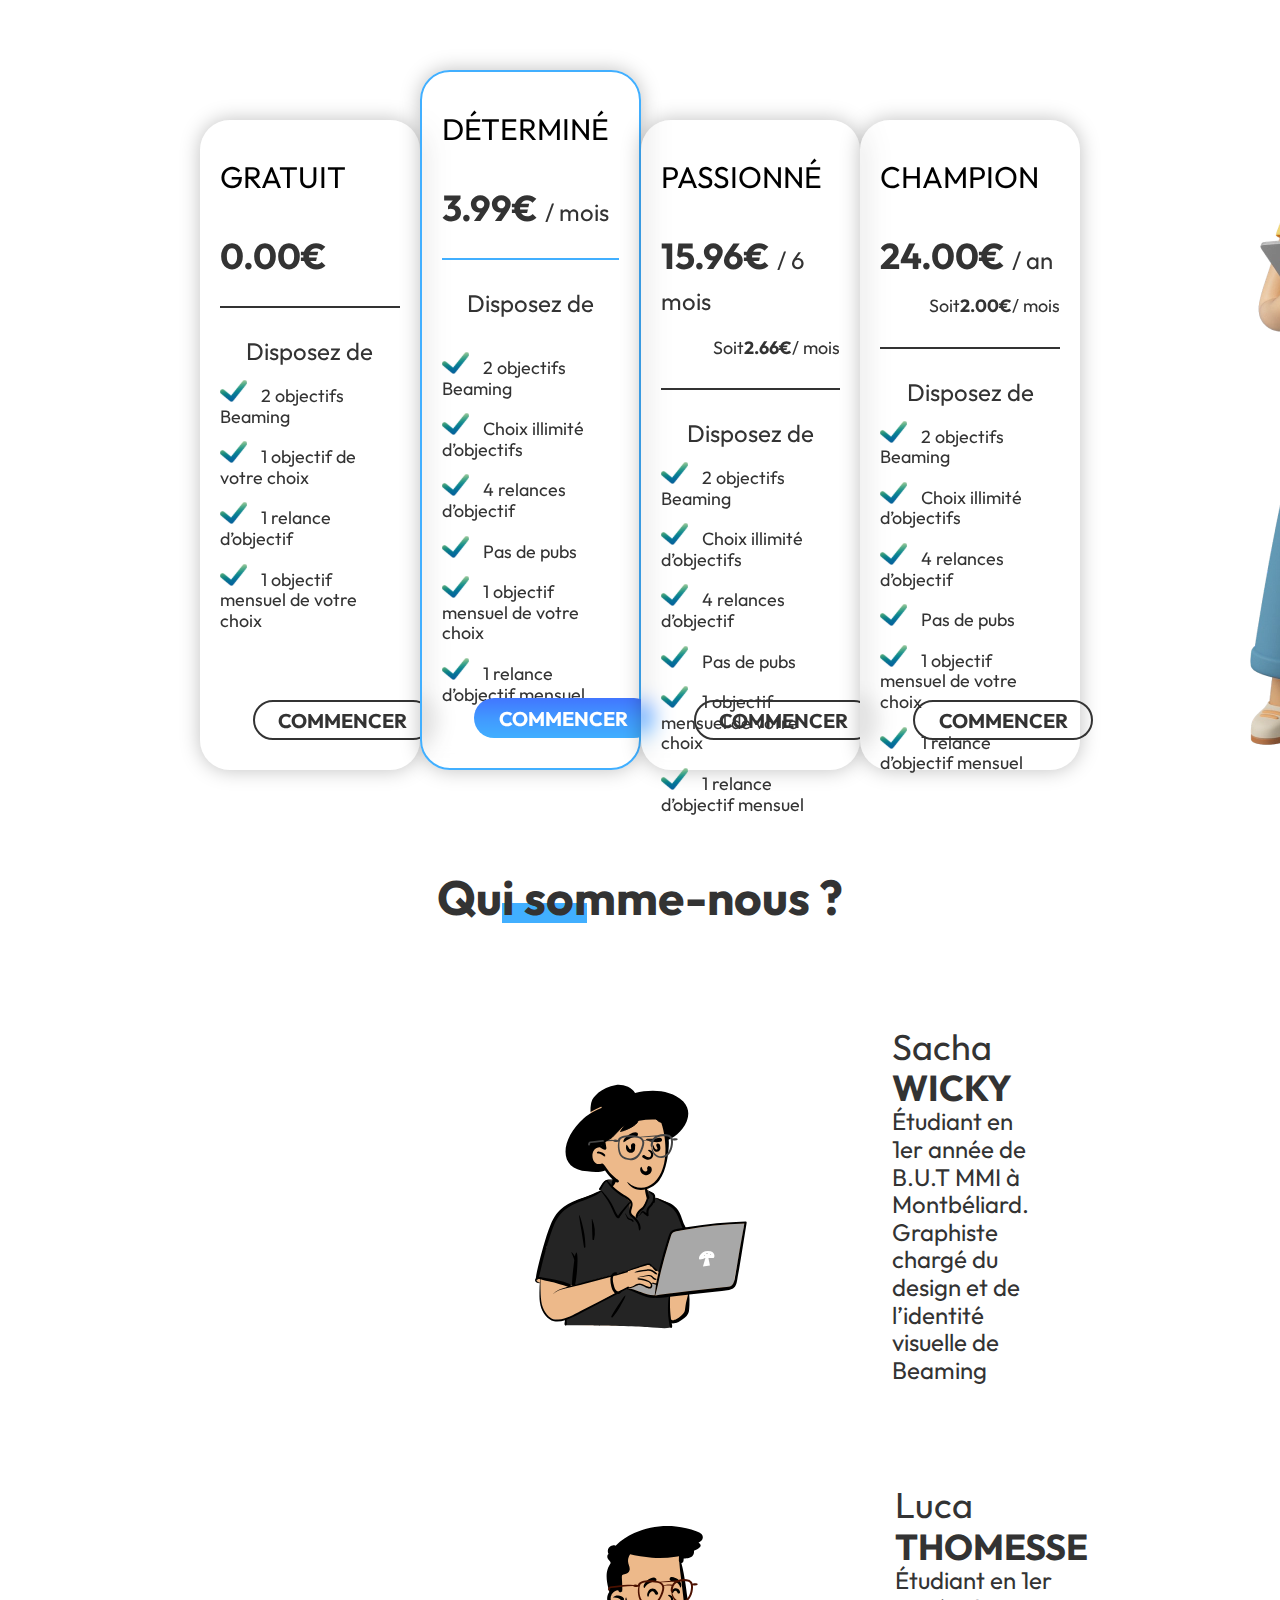
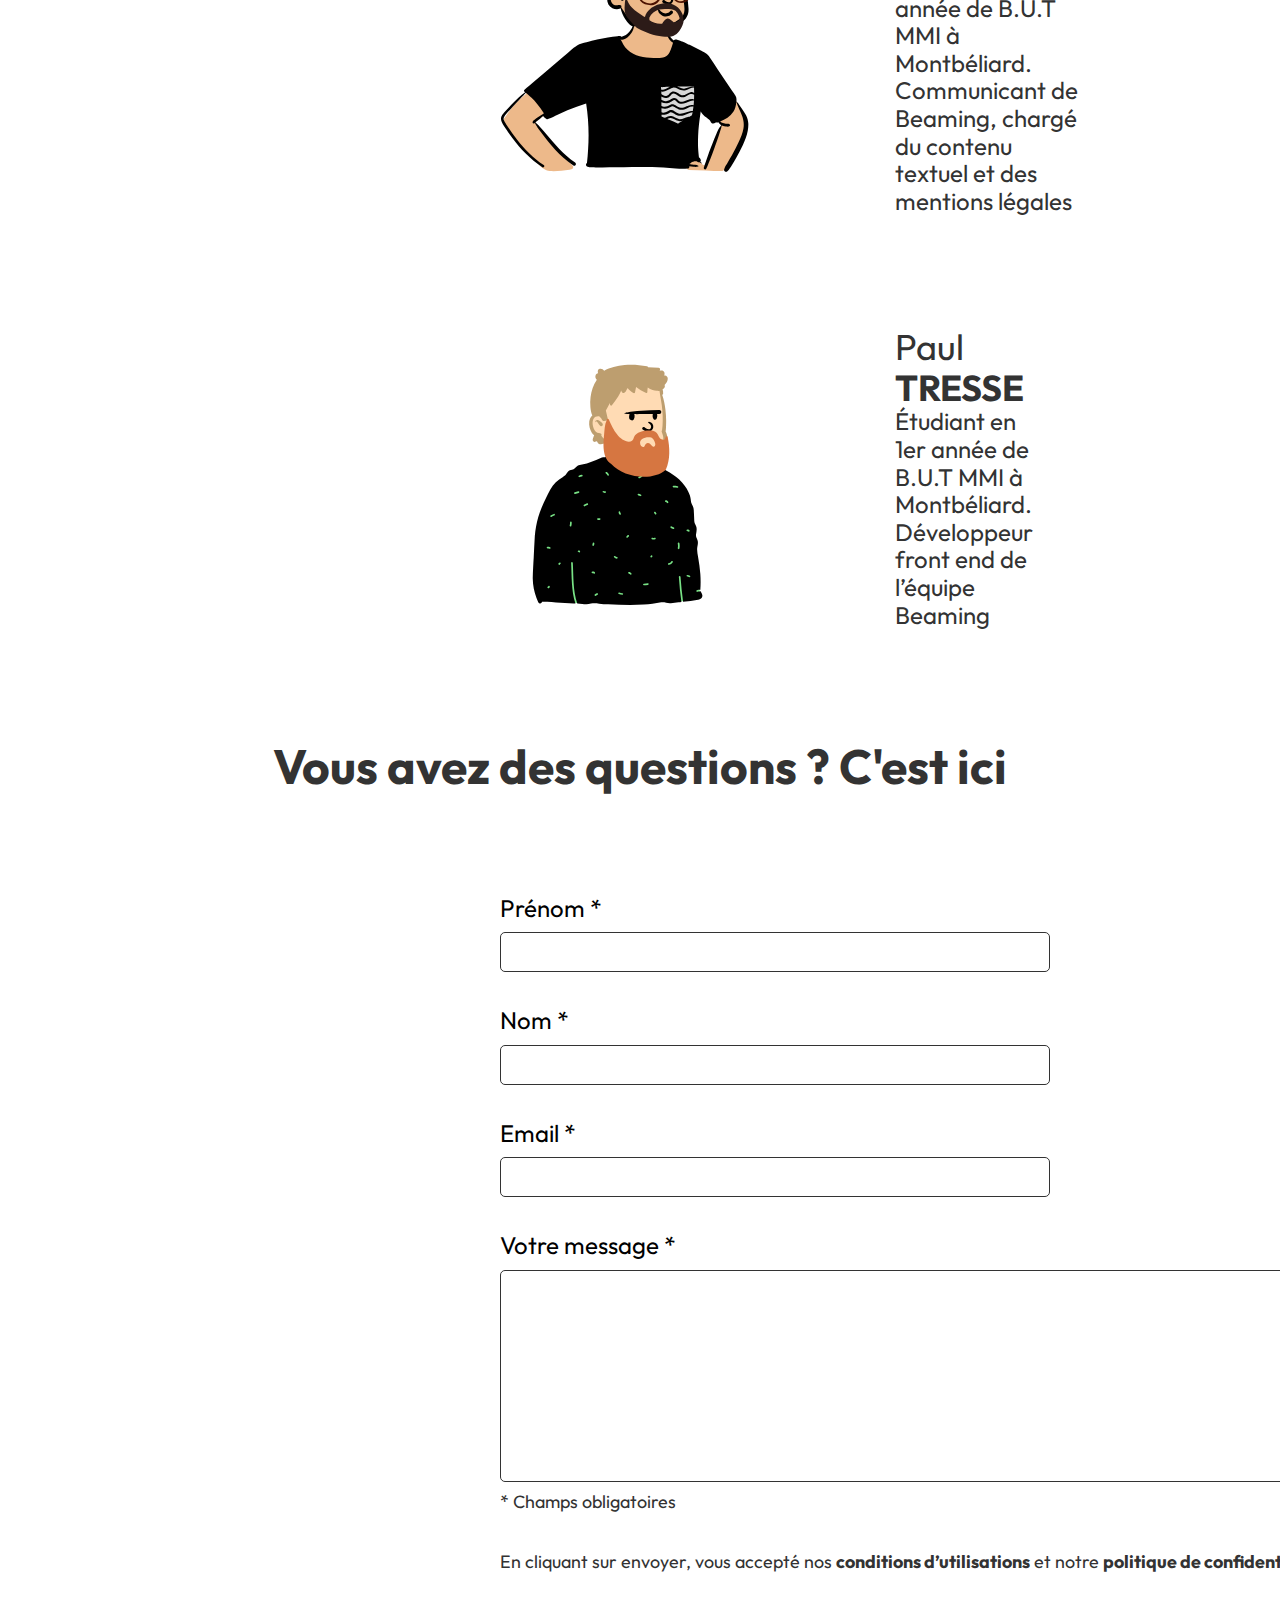
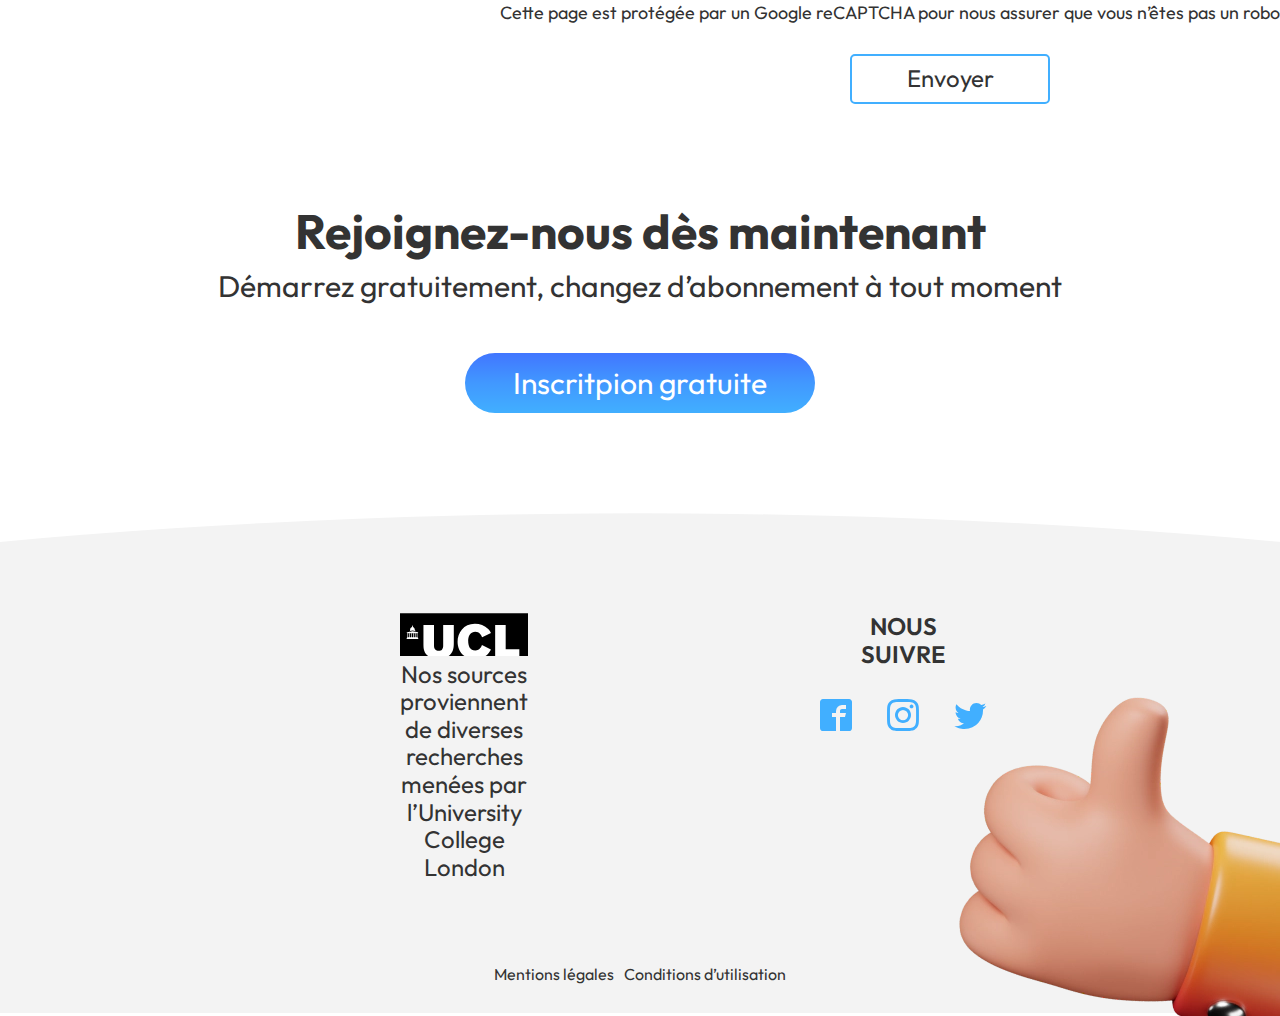
==== commit 750d6643: "modification card achat" ====
--- a/index.html
+++ b/index.html
@@ -82,7 +82,7 @@
                 <h4>Gratuit</h4>
                 <p class="prix">0.00€</p>
                 <span class="line"></span>
-                <p class="achat__subtitle">Chaque jour</p>
+                <p class="achat__subtitle">Disposez de</p>
                 <div class="abo__objectif">
                     <p class="objectif__text"> <img class="check__image" src="public/images/check_icon.svg" alt="Icon de validation"> 2 objectifs Beaming</p>
                     <p class="objectif__text"> <img class="check__image" src="public/images/check_icon.svg" alt="Icon de validation"> 1 objectif de votre choix</p>
@@ -98,7 +98,7 @@
                 <h4>Déterminé</h4>
                 <p class="prix">3.99€ <span class="mois">/ mois</span></p>
                 <span class="line"></span>
-                <p class="achat__subtitle--color">Chaque jour</p>
+                <p class="achat__subtitle--color">Disposez de</p>
                 <div class="abo__objectif">
                     <p class="objectif__text"> <img class="check__image" src="public/images/check_icon.svg" alt="Icon de validation"> 2 objectifs Beaming</p>
                     <p class="objectif__text"> <img class="check__image" src="public/images/check_icon.svg" alt="Icon de validation"> Choix illimité d’objectifs</p>
@@ -117,7 +117,7 @@
                 <p class="prix">15.96€ <span class="mois">/ 6 mois</span></p>
                 <p class="reduction">Soit <span class="reduction__prix">2.66€</span> / mois</p>
                 <span class="line"></span>
-                <p class="achat__subtitle">Chaque jour</p>
+                <p class="achat__subtitle">Disposez de</p>
                 <div class="abo__objectif">
                     <p class="objectif__text"> <img class="check__image" src="public/images/check_icon.svg" alt="Icon de validation"> 2 objectifs Beaming</p>
                     <p class="objectif__text"> <img class="check__image" src="public/images/check_icon.svg" alt="Icon de validation"> Choix illimité d’objectifs</p>
@@ -136,7 +136,7 @@
                 <p class="prix">24.00€ <span class="mois">/ an</span></p>
                 <p class="reduction">Soit <span class="reduction__prix">2.00€</span> / mois</p>
                 <span class="line"></span>
-                <p class="achat__subtitle">Chaque jour</p>
+                <p class="achat__subtitle">Disposez de</p>
                 <div class="abo__objectif">
                     <p class="objectif__text"> <img class="check__image" src="public/images/check_icon.svg" alt="Icon de validation"> 2 objectifs Beaming</p>
                     <p class="objectif__text"> <img class="check__image" src="public/images/check_icon.svg" alt="Icon de validation"> Choix illimité d’objectifs</p>
--- a/src/css/style.css
+++ b/src/css/style.css
@@ -19,9 +19,9 @@
 
 /* Components */
 @import "components/hero.css";
-@import "components/block1.css";
-@import "components/block2.css";
-@import "components/block3.css";
-@import "components/block4.css";
-@import "components/block5.css";
+@import "components/epanouissez.css";
+@import "components/objectifs.css";
+@import "components/shop.css";
+@import "components/equipe.css";
+@import "components/bottom.css";
 @import "components/legal.css";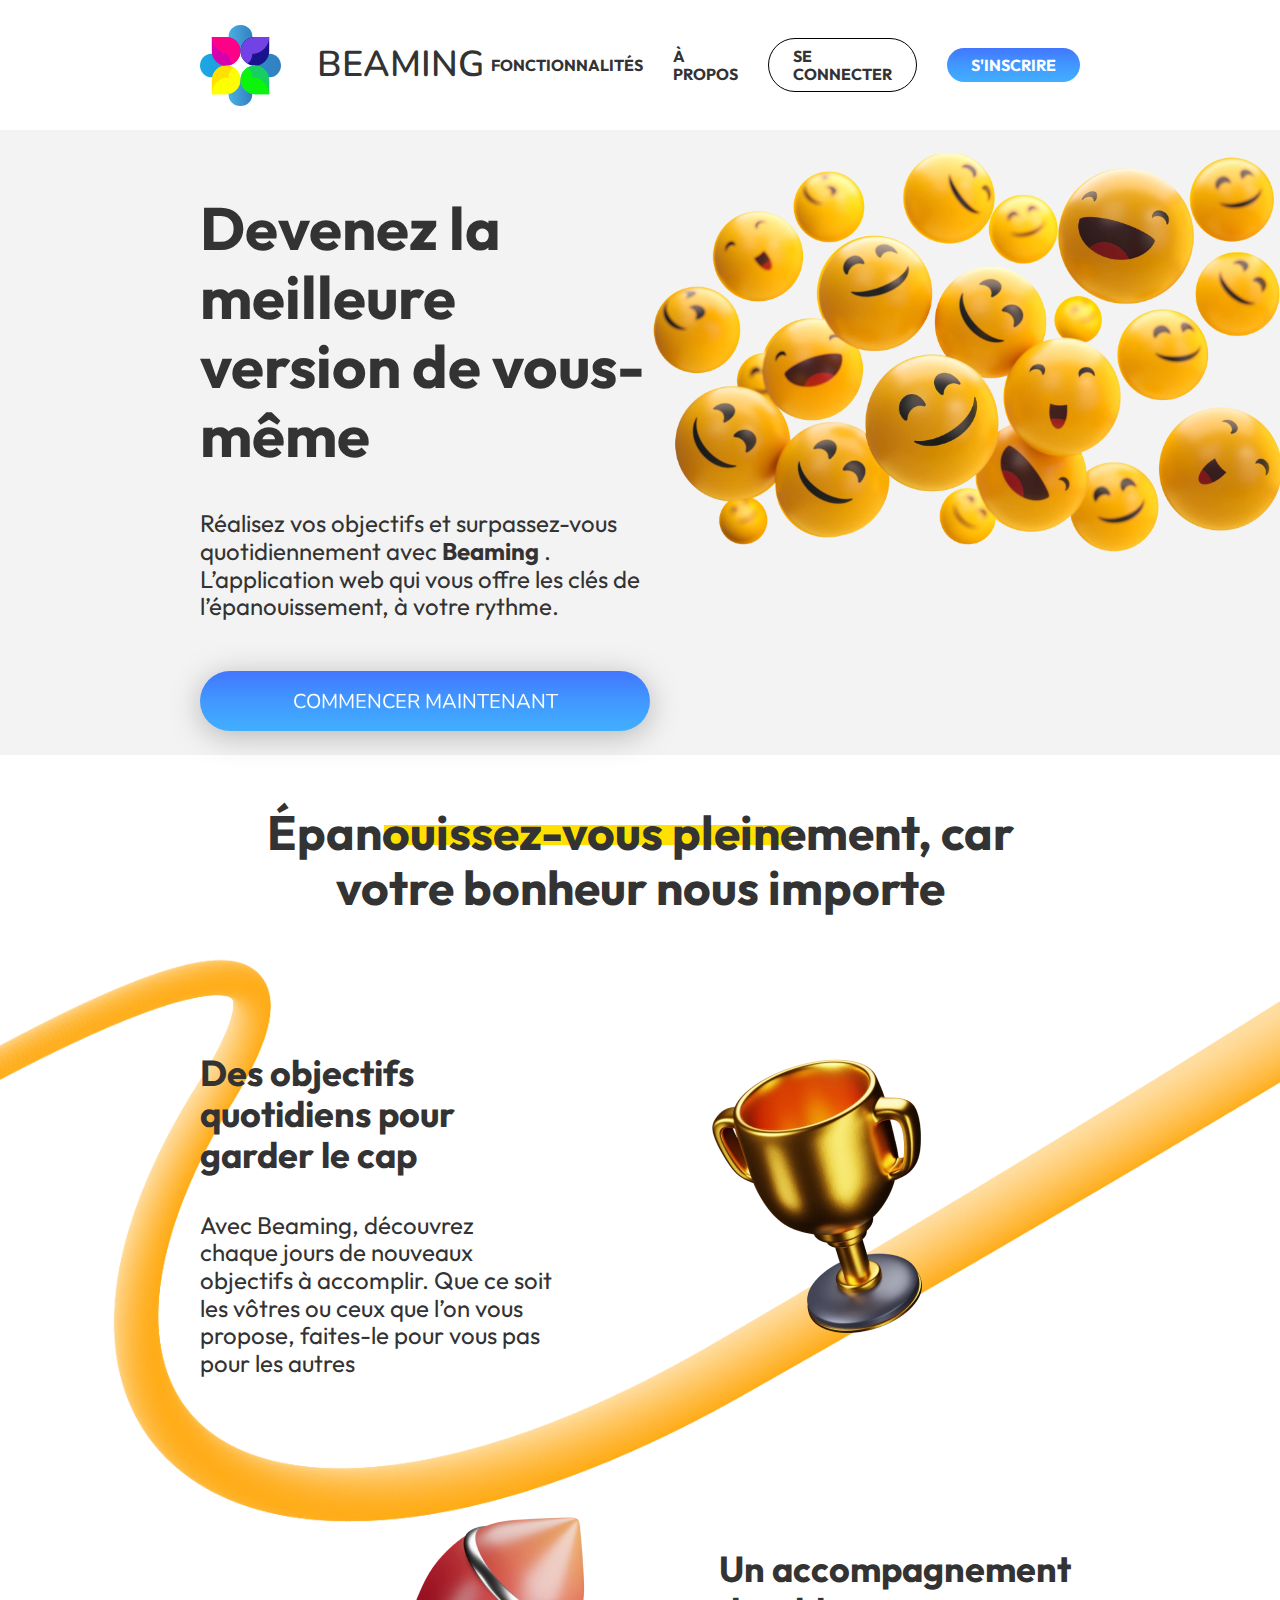
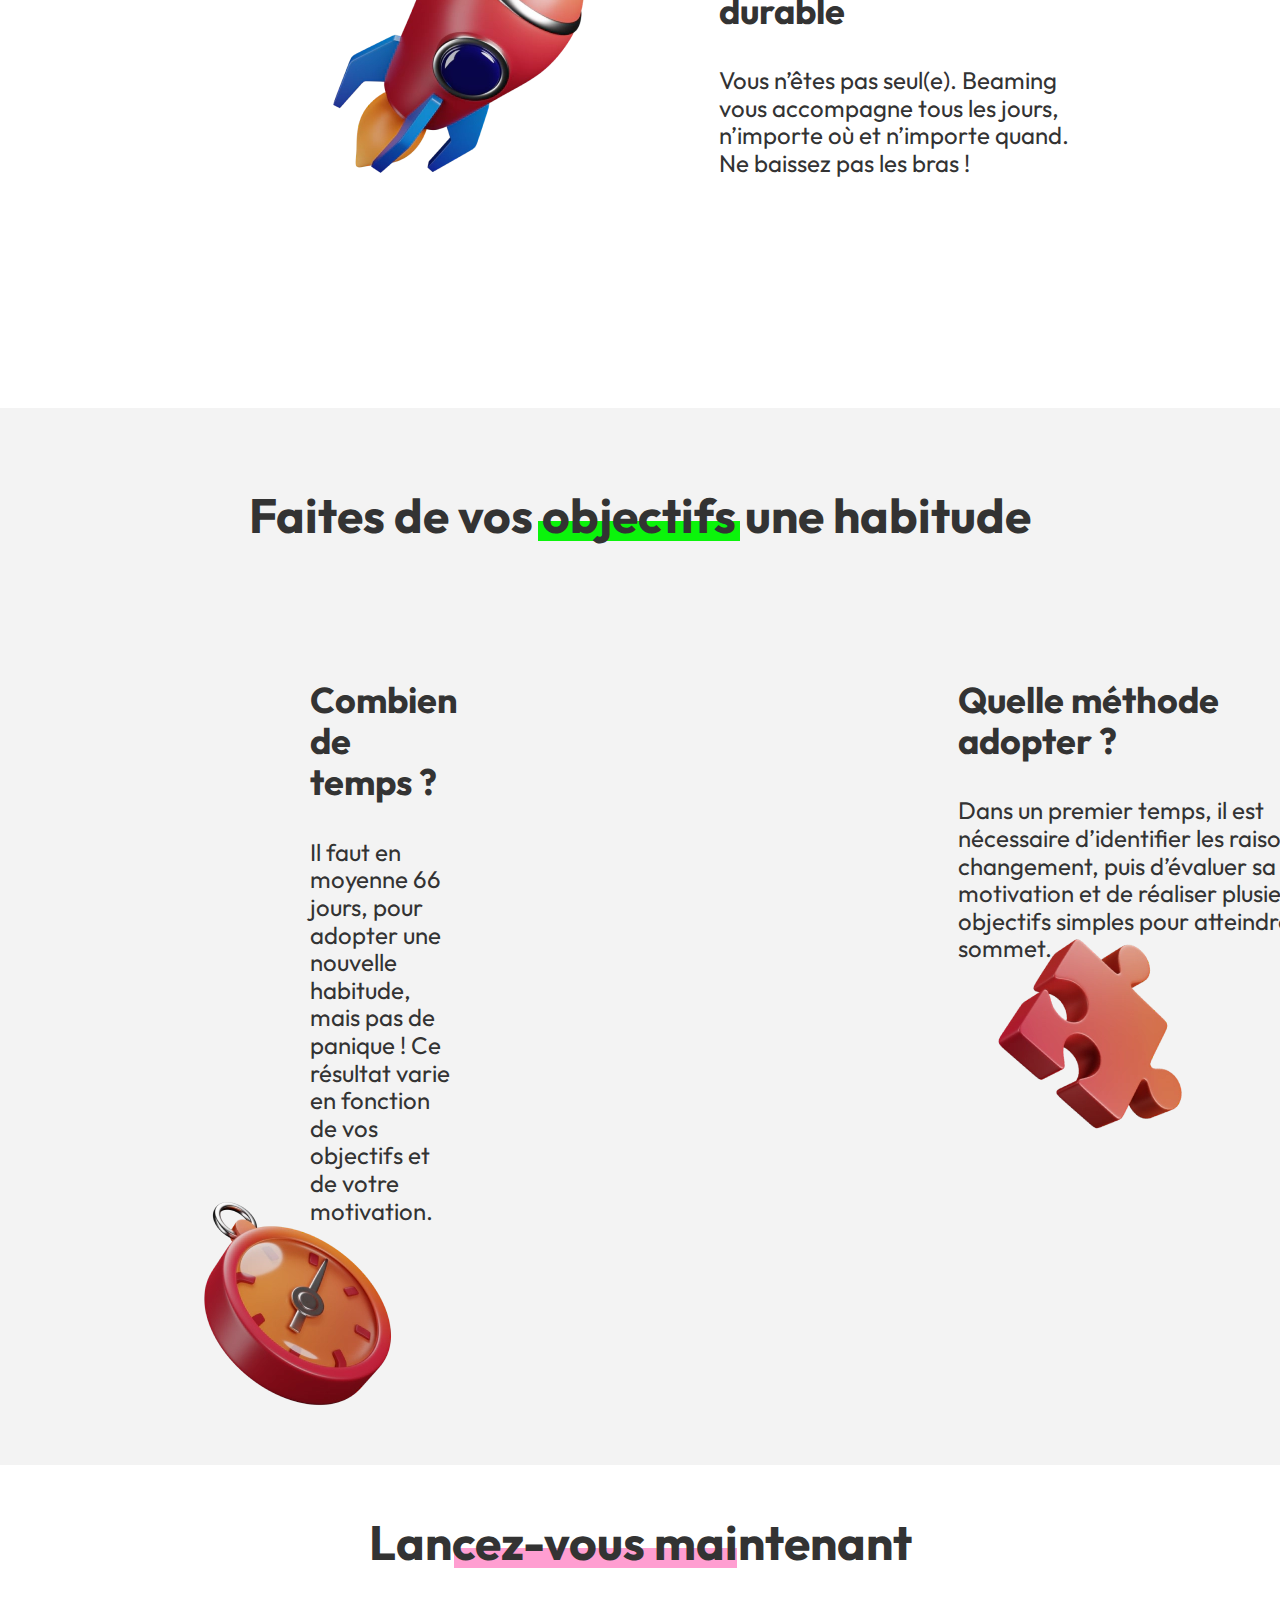
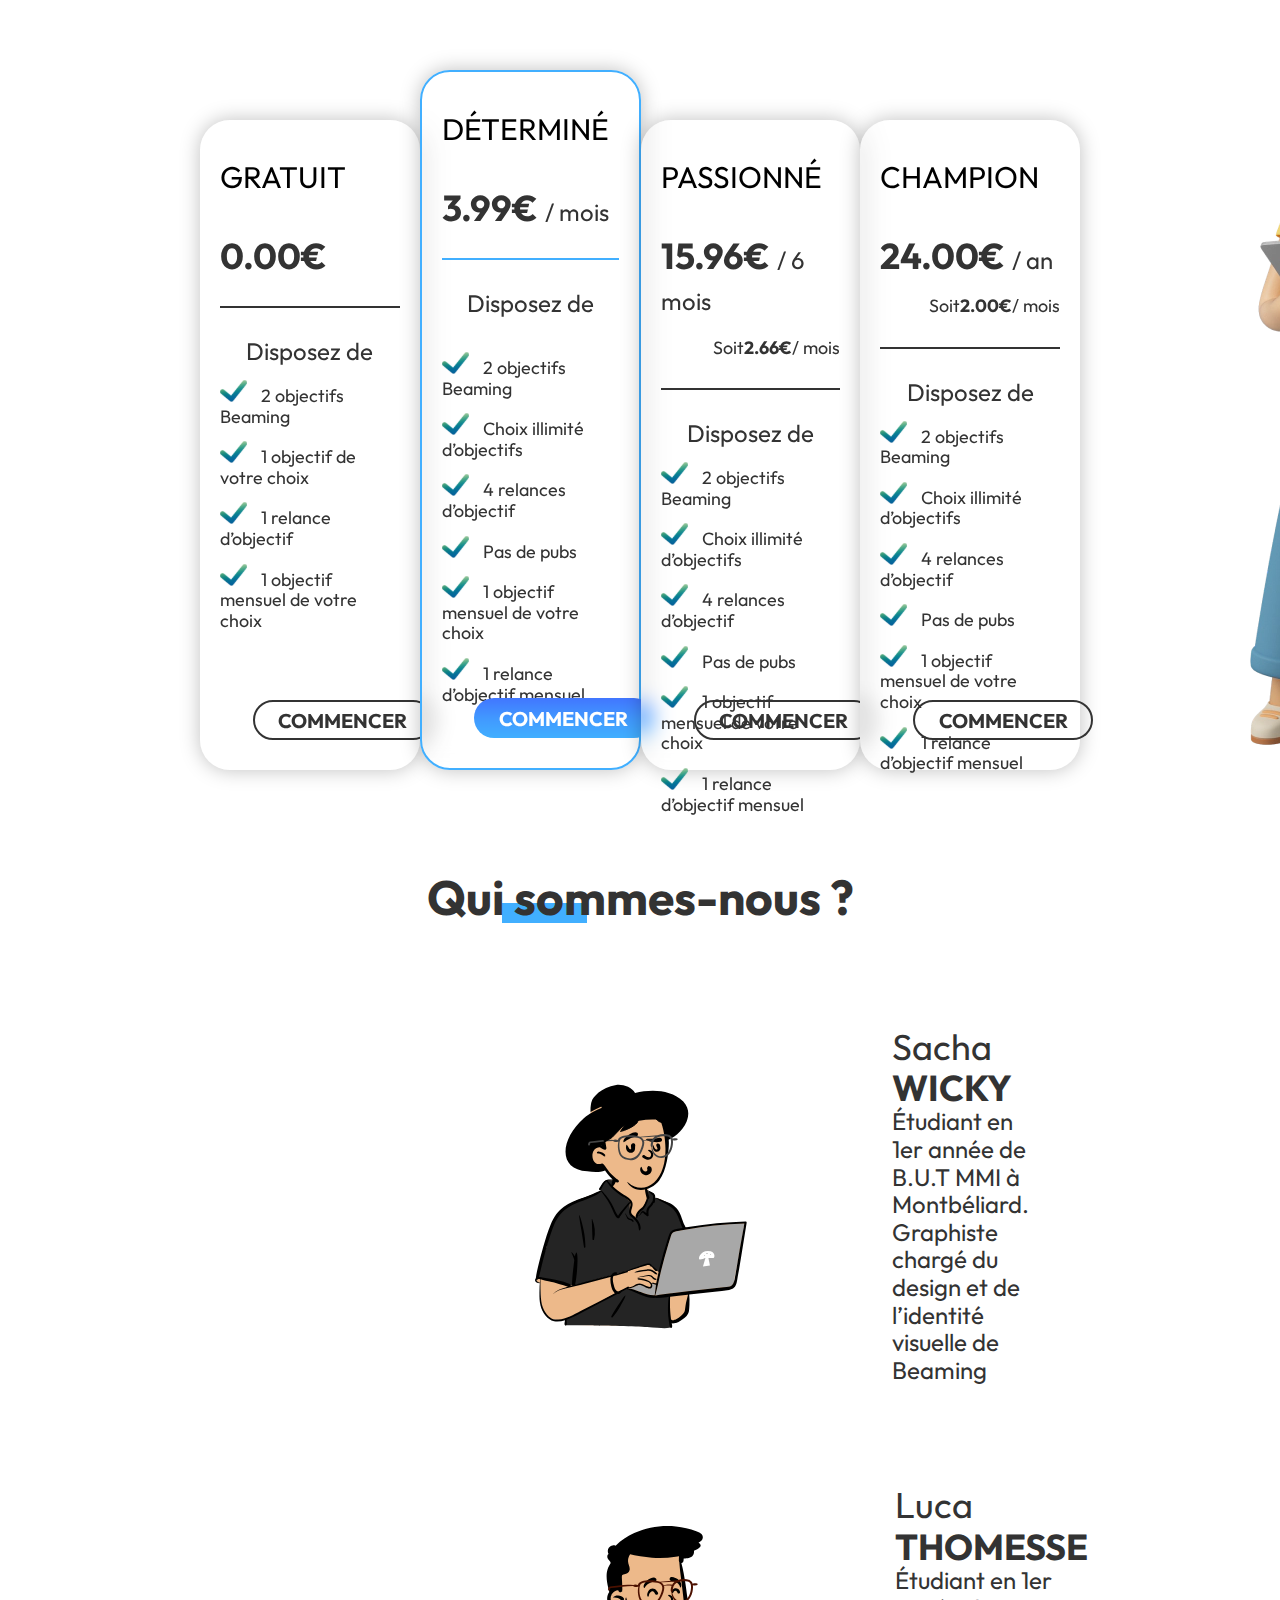
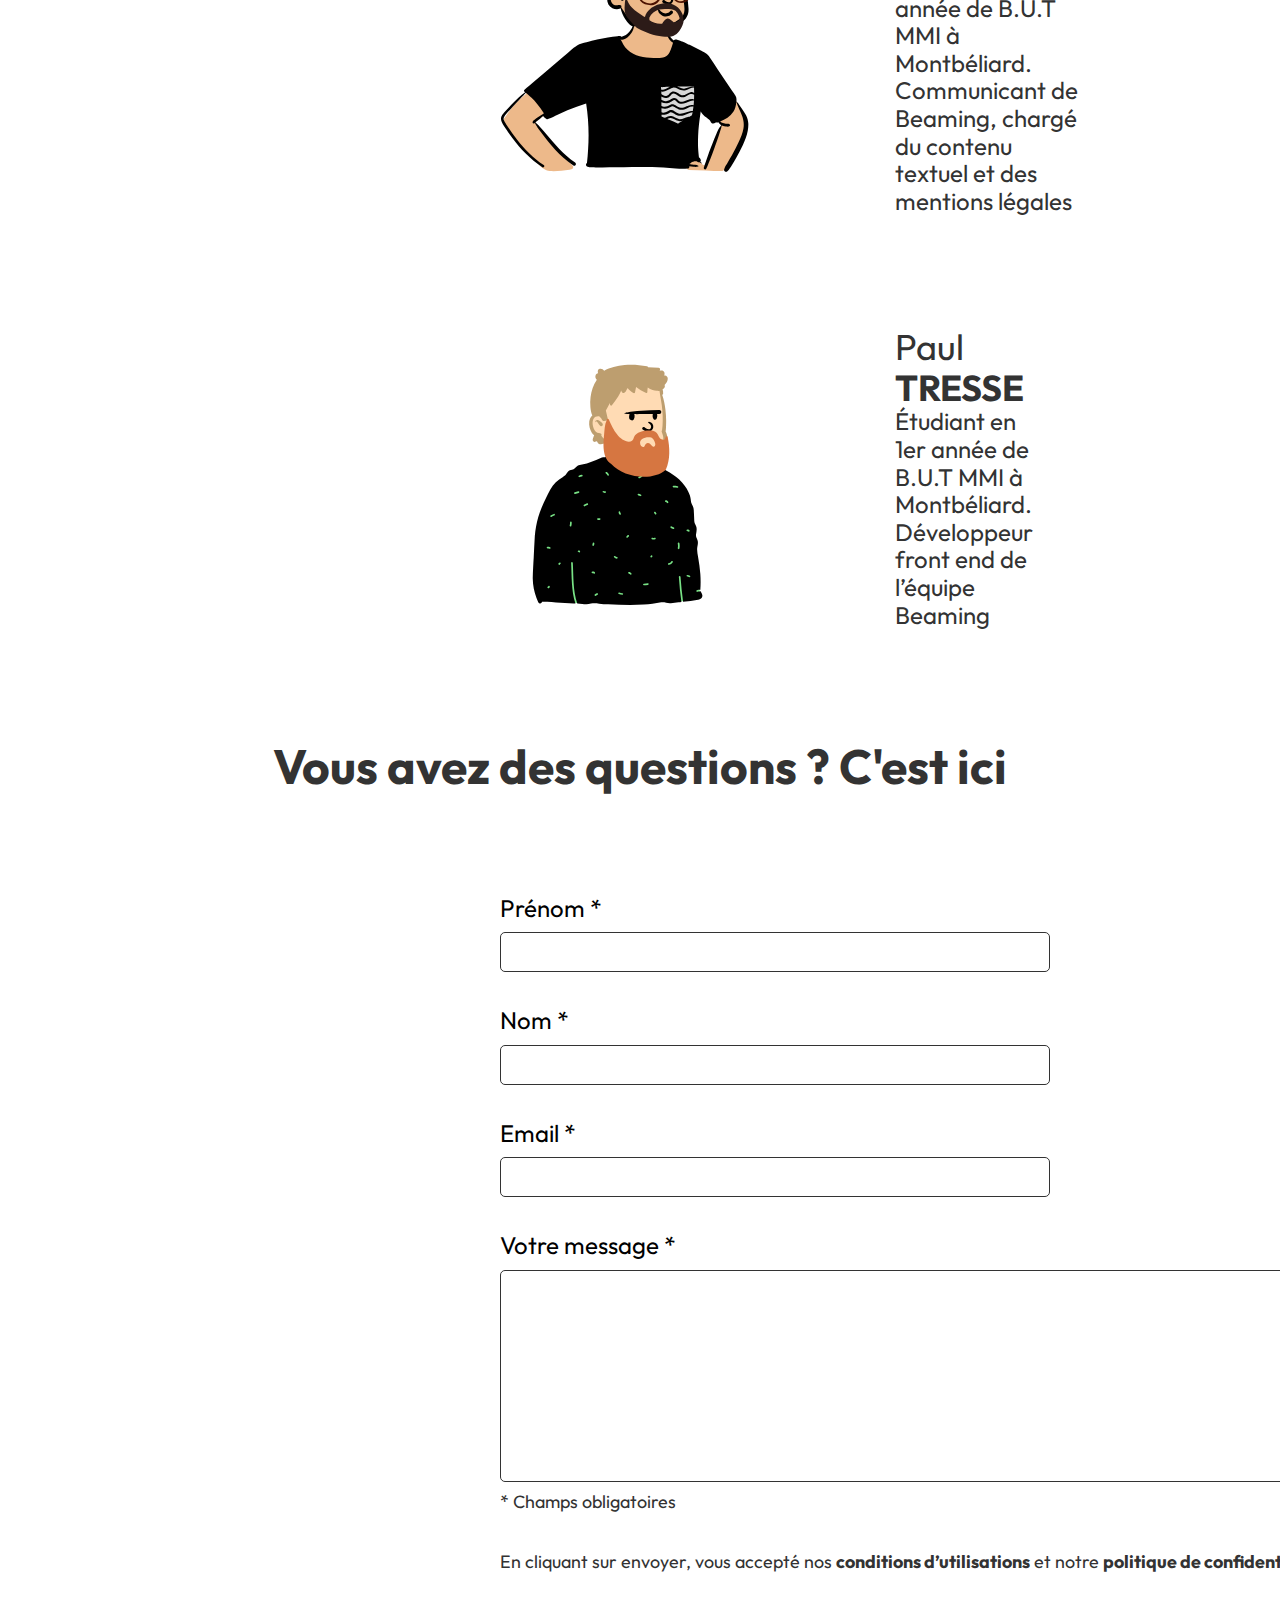
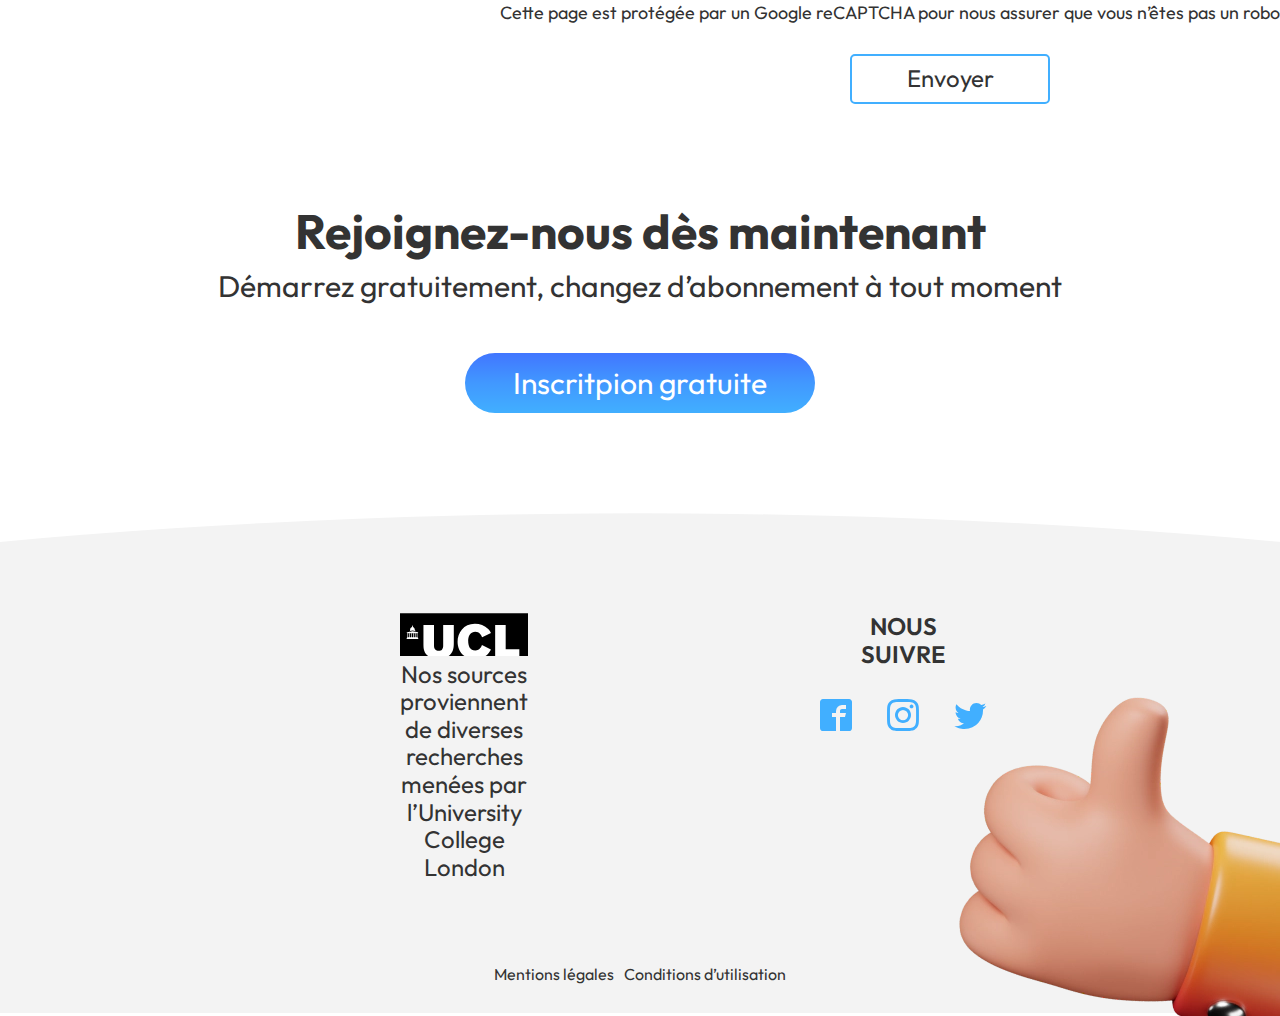
==== commit b3e45896: "correction orthographe" ====
--- a/index.html
+++ b/index.html
@@ -153,7 +153,7 @@
             <img class="achat__illustration" src="public/images/Femme_3D.webp" alt="Illustration 3D d'une femme utilisant une tablette">
         </div>
 
-        <h2 class="block4__h2">Qui somme-nous ?</h2>
+        <h2 class="block4__h2">Qui sommes-nous ?</h2>
         <div class="block4__container">
             <div class="card__id">
                 <img src="public/images/Sacha.svg" alt="Portrait digital de Sacha Wicky">
